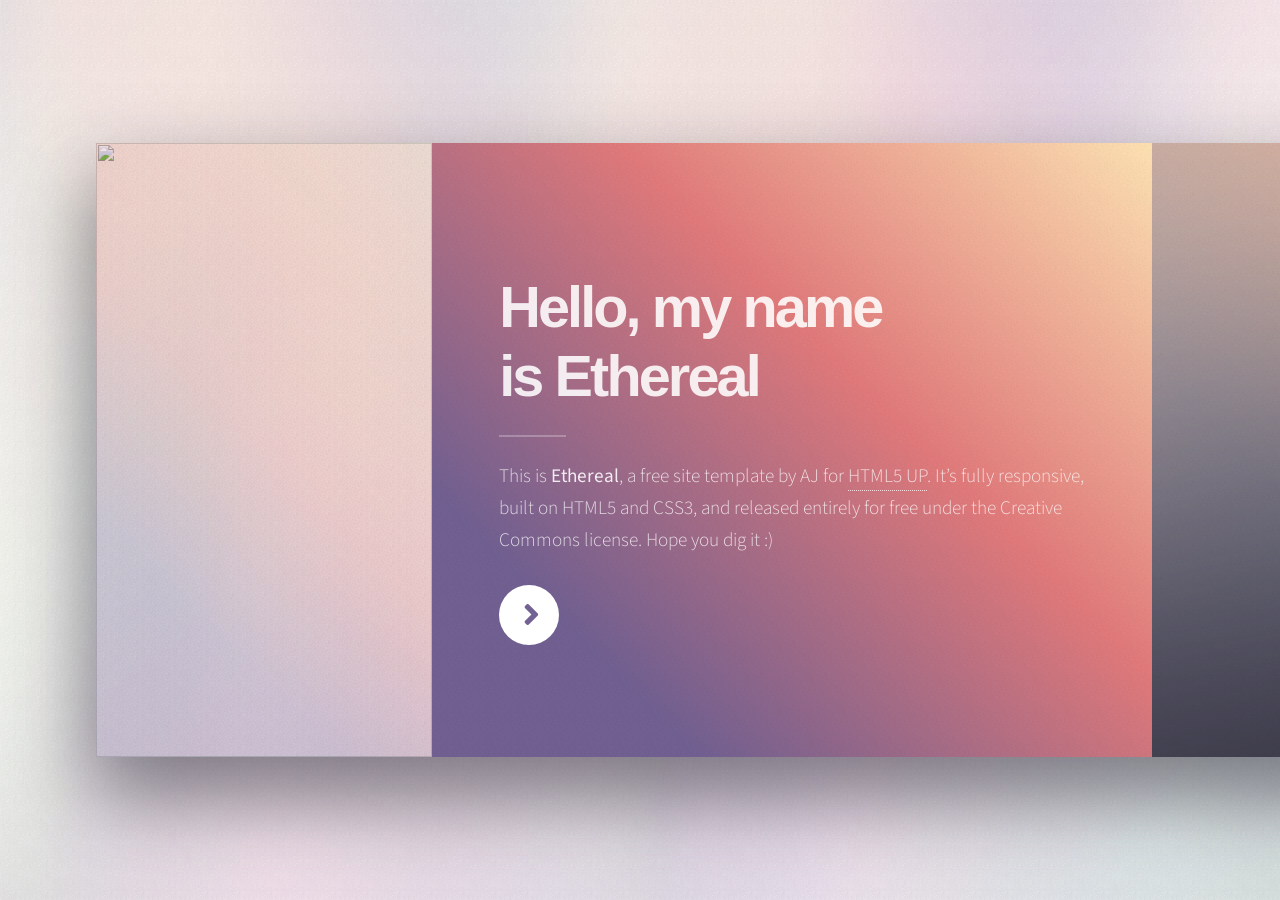
==== index.html @ ff5cb857 "first commit" ====
<!DOCTYPE HTML>
<!--
	Ethereal by HTML5 UP
	html5up.net | @ajlkn
	Free for personal and commercial use under the CCA 3.0 license (html5up.net/license)
-->
<html>
	<head>
		<title>Ethereal by HTML5 UP</title>
		<meta charset="utf-8" />
		<meta name="viewport" content="width=device-width, initial-scale=1, user-scalable=no" />
		<link rel="stylesheet" href="assets/css/main.css" />
		<noscript><link rel="stylesheet" href="assets/css/noscript.css" /></noscript>
	</head>
	<body class="is-preload">

		<!-- Page Wrapper -->
			<div id="page-wrapper">

				<!-- Wrapper -->
					<div id="wrapper">

						<!-- Panel (Banner) -->
							<section class="panel banner right">
								<div class="content color0 span-3-75">
									<h1 class="major">Hello, my name<br />
									is Ethereal</h1>
									<p>This is <strong>Ethereal</strong>, a free site template by AJ for <a href="https://html5up.net">HTML5 UP</a>. It’s fully responsive, built on HTML5 and CSS3, and released entirely for free under the Creative Commons license. Hope you dig it :)</p>
									<ul class="actions">
										<li><a href="#first" class="button primary color1 circle icon solid fa-angle-right">Next</a></li>
									</ul>
								</div>
								<div class="image filtered span-1-75" data-position="25% 25%">
									<img src="images/pic01.jpg" alt="" />
								</div>
							</section>

						<!-- Panel (Spotlight) -->
							<section class="panel spotlight medium right" id="first">
								<div class="content span-7">
									<h2 class="major">Sed etiam aenean</h2>
									<p>Mauris et ligula arcu. Proin dapibus convallis accumsan. Lorem maximus hendrerit orci, sit amet elementum massa hendrerit sed. Donec et ullamcorper ligula. Suspendisse amet potenti. Ut pretium libero eleifend euismod sed tristique. Quisque dictum magna risus, id ultricies justo sagittis vitae. Sed id odio tempor, porttitor elit amet, gravida hendrerit fringilla lorem ipsum dolor.</p>
								</div>
								<div class="image filtered tinted" data-position="top left">
									<img src="images/pic02.jpg" alt="" />
								</div>
							</section>

						<!-- Panel -->
							<section class="panel color1">
								<div class="intro joined">
									<h2 class="major">Amet lorem</h2>
									<p>Sed vel nibh libero. Mauris et lorem pharetra massa lorem turpis congue pulvinar. Vivamus sed feugiat finibus. Duis amet bibendum amet sed. Duis mauris ex, dapibus sed ligula tempus volutpat magna etiam.</p>
								</div>
								<div class="inner">
									<ul class="grid-icons three connected">
										<li><span class="icon fa-gem"><span class="label">Lorem</span></span></li>
										<li><span class="icon solid fa-camera-retro"><span class="label">Ipsum</span></span></li>
										<li><span class="icon solid fa-cog"><span class="label">Dolor</span></span></li>
										<li><span class="icon solid fa-paper-plane"><span class="label">Sit</span></span></li>
										<li><span class="icon solid fa-chart-bar"><span class="label">Amet</span></span></li>
										<li><span class="icon solid fa-code"><span class="label">Nullam</span></span></li>
									</ul>
								</div>
							</section>

						<!-- Panel (Spotlight) -->
							<section class="panel spotlight large left">
								<div class="content span-5">
									<h2 class="major">Magna amet tempus</h2>
									<p>Mauris a cursus velit. Nunc lacinia sollicitudin egestas bibendum, magna dui bibendum ex, sagittis commodo enim risus sed magna nulla. Vestibulum ut consequat velit. Curabitur vitae libero lorem. Quisque iaculis porttitor blandit. Nullam quis sagittis maximus. Sed vel nibh libero. Mauris et lorem pharetra massa lorem turpis congue pulvinar.</p>
								</div>
								<div class="image filtered tinted" data-position="top right">
									<img src="images/pic03.jpg" alt="" />
								</div>
							</section>

						<!-- Panel -->
							<section class="panel">
								<div class="intro color2">
									<h2 class="major">Elit integer</h2>
									<p>Sed vel nibh libero. Mauris et lorem pharetra massa lorem turpis congue pulvinar. Vivamus sed feugiat finibus. Duis amet bibendum amet sed. Duis mauris ex, dapibus sed ligula tempus volutpat magna etiam.</p>
								</div>
								<div class="gallery">
									<div class="group span-3">
										<a href="images/gallery/fulls/01.jpg" class="image filtered span-3" data-position="bottom"><img src="images/gallery/thumbs/01.jpg" alt="" /></a>
										<a href="images/gallery/fulls/02.jpg" class="image filtered span-1-5" data-position="center"><img src="images/gallery/thumbs/02.jpg" alt="" /></a>
										<a href="images/gallery/fulls/03.jpg" class="image filtered span-1-5" data-position="bottom"><img src="images/gallery/thumbs/03.jpg" alt="" /></a>
									</div>
									<a href="images/gallery/fulls/04.jpg" class="image filtered span-2-5" data-position="top"><img src="images/gallery/thumbs/04.jpg" alt="" /></a>
									<div class="group span-4-5">
										<a href="images/gallery/fulls/05.jpg" class="image filtered span-3" data-position="top"><img src="images/gallery/thumbs/05.jpg" alt="" /></a>
										<a href="images/gallery/fulls/06.jpg" class="image filtered span-1-5" data-position="center"><img src="images/gallery/thumbs/06.jpg" alt="" /></a>
										<a href="images/gallery/fulls/07.jpg" class="image filtered span-1-5" data-position="bottom"><img src="images/gallery/thumbs/07.jpg" alt="" /></a>
										<a href="images/gallery/fulls/08.jpg" class="image filtered span-3" data-position="top"><img src="images/gallery/thumbs/08.jpg" alt="" /></a>
									</div>
									<a href="images/gallery/fulls/09.jpg" class="image filtered span-2-5" data-position="right"><img src="images/gallery/thumbs/09.jpg" alt="" /></a>
								</div>
							</section>

						<!-- Panel -->
							<section class="panel color4-alt">
								<div class="intro color4">
									<h2 class="major">Contact</h2>
									<p>Sed vel nibh libero. Mauris et lorem pharetra massa lorem turpis congue pulvinar. Vivamus sed feugiat finibus. Duis amet bibendum amet sed. Duis mauris ex, dapibus sed ligula tempus volutpat magna etiam.</p>
								</div>
								<div class="inner columns divided">
									<div class="span-3-25">
										<form method="post" action="#">
											<div class="fields">
												<div class="field half">
													<label for="name">Name</label>
													<input type="text" name="name" id="name" />
												</div>
												<div class="field half">
													<label for="email">Email</label>
													<input type="email" name="email" id="email" />
												</div>
												<div class="field">
													<label for="message">Message</label>
													<textarea name="message" id="message" rows="4"></textarea>
												</div>
											</div>
											<ul class="actions">
												<li><input type="submit" value="Send Message" class="button primary" /></li>
											</ul>
										</form>
									</div>
									<div class="span-1-5">
										<ul class="contact-icons color1">
											<li class="icon brands fa-twitter"><a href="#">@untitled-tld</a></li>
											<li class="icon brands fa-facebook-f"><a href="#">facebook.com/untitled</a></li>
											<li class="icon brands fa-snapchat-ghost"><a href="#">@untitled-tld</a></li>
											<li class="icon brands fa-instagram"><a href="#">@untitled-tld</a></li>
											<li class="icon brands fa-medium-m"><a href="#">medium.com/untitled</a></li>
										</ul>
									</div>
								</div>
							</section>

						<!-- Panel -->
							<section class="panel color2-alt">
								<div class="intro color2">
									<h2 class="major">Elements</h2>
									<p>Sed vel nibh libero. Mauris et lorem pharetra massa lorem turpis congue pulvinar. Vivamus sed feugiat finibus. Duis amet bibendum amet sed. Duis mauris ex, dapibus sed ligula tempus volutpat magna etiam. </p>
								</div>
								<div class="inner columns aligned">
									<div class="span-2-75">

										<h3 class="major">Text</h3>
										<p>This is <b>bold</b> and this is <strong>strong</strong>. This is <i>italic</i> and this is <em>emphasized</em>.
										This is <sup>superscript</sup> text and this is <sub>subscript</sub> text.
										This is <u>underlined</u> and this is code: <code>for (;;) { ... }</code>. Finally, <a href="#">this is a link</a>.</p>

										<h1>Heading Level 1</h1>
										<h2>Heading Level 2</h2>
										<h3>Heading Level 3</h3>
										<h4>Heading Level 4</h4>
										<h5>Heading Level 5</h5>
										<h6>Heading Level 6</h6>

									</div>
									<div class="span-3">

										<h4>Blockquote</h4>
										<blockquote>Lorem ipsum dolor sit amet. Felis sagittis eget tempus euismod. Vestibulum ante ipsum primis in vestibulum. Blandit adipiscing eu iaculis volutpat ac adipiscing volutpat ac adipiscing faucibus.</blockquote>

										<h4>Preformatted</h4>
										<pre><code>i = 0;

while (!deck.isInOrder()) {
    print 'Iteration ' + (i++);
    deck.shuffle();
}

print 'It took ' + i + ' iterations to sort the deck.';</code></pre>

									</div>
									<div class="span-1-25">

										<h3 class="major">Lists</h3>

										<h4>Unordered</h4>
										<ul>
											<li>Lorem ipsum dolor sit.</li>
											<li>Dolor pulvinar etiam.</li>
											<li>Etiam vel felis viverra.</li>
										</ul>

										<h4>Alternate</h4>
										<ul class="alt">
											<li>Lorem ipsum dolor sit.</li>
											<li>Dolor pulvinar etiam.</li>
											<li>Etiam vel felis viverra.</li>
											<li>Felis enim feugiat.</li>
										</ul>

									</div>
									<div class="span-1-5">

										<h4>Ordered</h4>
										<ol>
											<li>Lorem ipsum dolor sit.</li>
											<li>Dolor pulvinar etiam.</li>
											<li>Etiam vel felis viverra.</li>
											<li>Felis enim feugiat.</li>
											<li>Etiam vel felis lorem.</li>
										</ol>

										<h4>Actions</h4>
										<ul class="actions">
											<li><a href="#" class="button primary color2">Default</a></li>
											<li><a href="#" class="button">Default</a></li>
										</ul>
										<ul class="actions stacked">
											<li><a href="#" class="button primary color2">Default</a></li>
											<li><a href="#" class="button">Default</a></li>
										</ul>

									</div>
									<div class="span-1-25">

										<h4>Icons</h4>
										<ul class="icons">
											<li><a href="#" class="icon brands fa-twitter"><span class="label">Twitter</span></a></li>
											<li><a href="#" class="icon brands fa-facebook-f"><span class="label">Facebook</span></a></li>
											<li><a href="#" class="icon brands fa-instagram"><span class="label">Instagram</span></a></li>
											<li><a href="#" class="icon brands fa-github"><span class="label">GitHub</span></a></li>
											<li><a href="#" class="icon brands fa-medium-m"><span class="label">Medium</span></a></li>
										</ul>

										<h4>Contact Icons</h4>
										<ul class="contact-icons color2">
											<li class="icon brands fa-twitter"><a href="#">Twitter</a></li>
											<li class="icon brands fa-facebook-f"><a href="#">Facebook</a></li>
											<li class="icon brands fa-instagram"><a href="#">Instagram</a></li>
											<li class="icon brands fa-github"><a href="#">GitHub</a></li>
											<li class="icon brands fa-medium-m"><a href="#">Medium</a></li>
										</ul>

									</div>
									<div class="span-3">
										<h3 class="major">Table</h3>
										<h4>Default</h4>
										<div class="table-wrapper">
											<table>
												<thead>
													<tr>
														<th>Name</th>
														<th>Description</th>
														<th>Price</th>
													</tr>
												</thead>
												<tbody>
													<tr>
														<td>Item One</td>
														<td>Ante turpis integer aliquet porttitor.</td>
														<td>29.99</td>
													</tr>
													<tr>
														<td>Item Two</td>
														<td>Vis ac commodo adipiscing arcu aliquet.</td>
														<td>19.99</td>
													</tr>
													<tr>
														<td>Item Three</td>
														<td> Morbi faucibus arcu accumsan lorem.</td>
														<td>29.99</td>
													</tr>
													<tr>
														<td>Item Four</td>
														<td>Vitae integer tempus condimentum.</td>
														<td>19.99</td>
													</tr>
												</tbody>
												<tfoot>
													<tr>
														<td colspan="2"></td>
														<td>100.00</td>
													</tr>
												</tfoot>
											</table>
										</div>
									</div>
									<div class="span-3">
										<h4>Alternate</h4>
										<div class="table-wrapper">
											<table class="alt">
												<thead>
													<tr>
														<th>Name</th>
														<th>Description</th>
														<th>Price</th>
													</tr>
												</thead>
												<tbody>
													<tr>
														<td>Item One</td>
														<td>Ante turpis integer aliquet porttitor.</td>
														<td>29.99</td>
													</tr>
													<tr>
														<td>Item Two</td>
														<td>Vis ac commodo adipiscing arcu aliquet.</td>
														<td>19.99</td>
													</tr>
													<tr>
														<td>Item Three</td>
														<td> Morbi faucibus arcu accumsan lorem.</td>
														<td>29.99</td>
													</tr>
													<tr>
														<td>Item Four</td>
														<td>Vitae integer tempus condimentum.</td>
														<td>19.99</td>
													</tr>
													<tr>
														<td>Item Five</td>
														<td>Ante turpis integer aliquet porttitor.</td>
														<td>29.99</td>
													</tr>
												</tbody>
												<tfoot>
													<tr>
														<td colspan="2"></td>
														<td>100.00</td>
													</tr>
												</tfoot>
											</table>
										</div>
									</div>
									<div class="span-2-25">
										<h3 class="major">Buttons</h3>
										<ul class="actions">
											<li><a href="#" class="button primary color2">Primary</a></li>
											<li><a href="#" class="button">Default</a></li>
										</ul>
										<ul class="actions">
											<li><a href="#" class="button">Default</a></li>
											<li><a href="#" class="button large">Large</a></li>
											<li><a href="#" class="button small">Small</a></li>
										</ul>
										<ul class="actions">
											<li><a href="#" class="button primary color2 icon solid fa-cog">Icon</a></li>
											<li><a href="#" class="button icon fa-gem">Icon</a></li>
										</ul>
										<ul class="actions">
											<li><span class="button primary color2 disabled">Disabled</span></li>
											<li><span class="button disabled">Disabled</span></li>
										</ul>
										<ul class="actions">
											<li><a href="#" class="button primary color2 circle icon solid fa-cog">Icon</a></li>
											<li><a href="#" class="button circle icon fa-gem">Icon</a></li>
										</ul>
									</div>
									<div class="span-4-5">
										<h3 class="major">Form</h3>
										<form method="post" action="#">
											<div class="fields">
												<div class="field third">
													<label for="demo-name">Name</label>
													<input type="text" name="demo-name" id="demo-name" value="" placeholder="Jane Doe" />
												</div>
												<div class="field third">
													<label for="demo-email">Email</label>
													<input type="email" name="demo-email" id="demo-email" value="" placeholder="jane@untitled.tld" />
												</div>
												<div class="field third">
													<label for="demo-category">Category</label>
													<div class="select-wrapper">
														<select name="demo-category" id="demo-category">
															<option value="">-</option>
															<option value="1">Manufacturing</option>
															<option value="1">Shipping</option>
															<option value="1">Administration</option>
															<option value="1">Human Resources</option>
														</select>
													</div>
												</div>
												<div class="field quarter">
													<input type="radio" id="demo-priority-low" name="demo-priority" class="color2" checked />
													<label for="demo-priority-low">Low Priority</label>
												</div>
												<div class="field quarter">
													<input type="radio" id="demo-priority-high" name="demo-priority" class="color2" />
													<label for="demo-priority-high">High Priority</label>
												</div>
												<div class="field quarter">
													<input type="checkbox" id="demo-copy" name="demo-copy" class="color2" />
													<label for="demo-copy">Email a copy</label>
												</div>
												<div class="field quarter">
													<input type="checkbox" id="demo-human" name="demo-human" class="color2" checked />
													<label for="demo-human">Not a robot</label>
												</div>
												<div class="field">
													<label for="demo-message">Message</label>
													<textarea name="demo-message" id="demo-message" placeholder="Enter your message" rows="2"></textarea>
												</div>
											</div>
											<ul class="actions">
												<li><input type="submit" value="Send Message" class="primary color2" /></li>
												<li><input type="reset" value="Reset" /></li>
											</ul>
										</form>
									</div>
								</div>
							</section>

						<!-- Copyright -->
							<div class="copyright">&copy; Untitled. Design: <a href="https://html5up.net">HTML5 UP</a>.</div>

					</div>

			</div>

		<!-- Scripts -->
			<script src="assets/js/jquery.min.js"></script>
			<script src="assets/js/browser.min.js"></script>
			<script src="assets/js/breakpoints.min.js"></script>
			<script src="assets/js/main.js"></script>

	</body>
</html>
---- assets/css/main.css ----
@import url(fontawesome-all.min.css);
@import url("https://fonts.googleapis.com/css?family=Source+Sans+Pro:300,400,300i,400i");

/*
	Ethereal by HTML5 UP
	html5up.net | @ajlkn
	Free for personal and commercial use under the CCA 3.0 license (html5up.net/license)
*/

html, body, div, span, applet, object,
iframe, h1, h2, h3, h4, h5, h6, p, blockquote,
pre, a, abbr, acronym, address, big, cite,
code, del, dfn, em, img, ins, kbd, q, s, samp,
small, strike, strong, sub, sup, tt, var, b,
u, i, center, dl, dt, dd, ol, ul, li, fieldset,
form, label, legend, table, caption, tbody,
tfoot, thead, tr, th, td, article, aside,
canvas, details, embed, figure, figcaption,
footer, header, hgroup, menu, nav, output, ruby,
section, summary, time, mark, audio, video {
	margin: 0;
	padding: 0;
	border: 0;
	font-size: 100%;
	font: inherit;
	vertical-align: baseline;}

article, aside, details, figcaption, figure,
footer, header, hgroup, menu, nav, section {
	display: block;}

body {
	line-height: 1;
}

ol, ul {
	list-style: none;
}

blockquote, q {
	quotes: none;
}

	blockquote:before, blockquote:after, q:before, q:after {
		content: '';
		content: none;
	}

table {
	border-collapse: collapse;
	border-spacing: 0;
}

body {
	-webkit-text-size-adjust: none;
}

mark {
	background-color: transparent;
	color: inherit;
}

input::-moz-focus-inner {
	border: 0;
	padding: 0;
}

input, select, textarea {
	-moz-appearance: none;
	-webkit-appearance: none;
	-ms-appearance: none;
	appearance: none;
}

/* Page */

	@-moz-keyframes load-spinner {
		0% {
			-moz-transform: rotate(0deg);
			-webkit-transform: rotate(0deg);
			-ms-transform: rotate(0deg);
			transform: rotate(0deg);
		}

		100% {
			-moz-transform: rotate(360deg);
			-webkit-transform: rotate(360deg);
			-ms-transform: rotate(360deg);
			transform: rotate(360deg);
		}
	}

	@-webkit-keyframes load-spinner {
		0% {
			-moz-transform: rotate(0deg);
			-webkit-transform: rotate(0deg);
			-ms-transform: rotate(0deg);
			transform: rotate(0deg);
		}

		100% {
			-moz-transform: rotate(360deg);
			-webkit-transform: rotate(360deg);
			-ms-transform: rotate(360deg);
			transform: rotate(360deg);
		}
	}

	@-ms-keyframes load-spinner {
		0% {
			-moz-transform: rotate(0deg);
			-webkit-transform: rotate(0deg);
			-ms-transform: rotate(0deg);
			transform: rotate(0deg);
		}

		100% {
			-moz-transform: rotate(360deg);
			-webkit-transform: rotate(360deg);
			-ms-transform: rotate(360deg);
			transform: rotate(360deg);
		}
	}

	@keyframes load-spinner {
		0% {
			-moz-transform: rotate(0deg);
			-webkit-transform: rotate(0deg);
			-ms-transform: rotate(0deg);
			transform: rotate(0deg);
		}

		100% {
			-moz-transform: rotate(360deg);
			-webkit-transform: rotate(360deg);
			-ms-transform: rotate(360deg);
			transform: rotate(360deg);
		}
	}

	@-ms-viewport {
		width: device-width;
	}

	html {
		width: 100%;
		height: 100%;
	}

	html {
		box-sizing: border-box;
	}

	*, *:before, *:after {
		box-sizing: inherit;
	}

	body {
		display: -moz-flex;
		display: -webkit-flex;
		display: -ms-flex;
		display: flex;
		-moz-align-items: center;
		-webkit-align-items: center;
		-ms-align-items: center;
		align-items: center;
		-moz-justify-content: -moz-flex-start;
		-webkit-justify-content: -webkit-flex-start;
		-ms-justify-content: -ms-flex-start;
		justify-content: flex-start;
		-ms-overflow-style: scrollbar;
		width: 100%;
		height: 100%;
		min-height: 30rem;
		overflow: hidden;
	}

		body:before {
			-moz-animation: load-spinner 1s infinite linear;
			-webkit-animation: load-spinner 1s infinite linear;
			-ms-animation: load-spinner 1s infinite linear;
			animation: load-spinner 1s infinite linear;
			-moz-transition: opacity 0.25s ease;
			-webkit-transition: opacity 0.25s ease;
			-ms-transition: opacity 0.25s ease;
			transition: opacity 0.25s ease;
			-moz-transition-delay: 0s;
			-webkit-transition-delay: 0s;
			-ms-transition-delay: 0s;
			transition-delay: 0s;
			pointer-events: none;
			content: '';
			display: block;
			position: absolute;
			top: 50%;
			left: 50%;
			width: 4rem;
			height: 4rem;
			margin: -2rem 0 0 -2rem;
			background-image: url("data:image/svg+xml;charset=utf8,%3Csvg xmlns='http://www.w3.org/2000/svg' xmlns:xlink='http://www.w3.org/1999/xlink' width='96px' height='96px' viewBox='0 0 96 96' zoomAndPan='disable'%3E%3Cstyle%3Ecircle %7Bfill: transparent%3B stroke: %232e2b37%3B stroke-width: 1.5px%3B %7D%3C/style%3E%3Cdefs%3E%3CclipPath id='corner'%3E%3Cpolygon points='0,0 48,0 48,48 96,48 96,96 0,96' /%3E%3C/clipPath%3E%3C/defs%3E%3Cg clip-path='url(%23corner)'%3E%3Ccircle cx='48' cy='48' r='32'/%3E%3C/g%3E%3C/svg%3E");
			background-position: center;
			background-repeat: no-repeat;
			background-size: 4rem;
			opacity: 0;
		}

		body:after {
			pointer-events: none;
			content: '';
			display: block;
			position: fixed;
			top: 0;
			left: 0;
			width: 100%;
			height: 100%;
			z-index: -1;
			background-attachment: fixed;
			background-color: #e1e6e1;
			background-image: url("../../images/overlay.png"), url("../../images/bg.jpg");
			background-repeat: repeat, repeat-x;
			background-size: 128px 128px, cover;
		}

		body.is-preload *, body.is-preload *:before, body.is-preload *:after {
			-moz-animation: none !important;
			-webkit-animation: none !important;
			-ms-animation: none !important;
			animation: none !important;
			-moz-transition: none !important;
			-webkit-transition: none !important;
			-ms-transition: none !important;
			transition: none !important;
		}

		body.is-preload:before {
			-moz-transition: opacity 1s ease;
			-webkit-transition: opacity 1s ease;
			-ms-transition: opacity 1s ease;
			transition: opacity 1s ease;
			-moz-transition-delay: 0.75s;
			-webkit-transition-delay: 0.75s;
			-ms-transition-delay: 0.75s;
			transition-delay: 0.75s;
			opacity: 0.25;
		}

	@media screen and (max-width: 736px) {

		html {
			height: auto;
		}

		body {
			height: auto;
			overflow-x: hidden;
			overflow-y: auto;
		}

	}

	@media screen and (max-width: 480px) {

		html, body {
			min-width: 320px;
		}

	}

/* Typography */

	html {
		font-size: 18pt;
		font-size: 1vmax;
	}

		@media screen and (max-width: 1680px) {

			html {
				font-size: 12pt;
				font-size: 1.1vmax;
			}

		}

		@media screen and (max-width: 1280px) {

			html {
				font-size: 11pt;
				font-size: 1.5vmax;
			}

		}

	body, input, select, textarea {
		color: rgba(255, 255, 255, 0.75);
		font-family: "Source Sans Pro", Helvetica, sans-serif;
		font-size: 1rem;
		font-weight: 300;
		line-height: 1.65;
	}

	a {
		-moz-transition: color 0.2s ease-in-out, border-bottom-color 0.2s ease-in-out;
		-webkit-transition: color 0.2s ease-in-out, border-bottom-color 0.2s ease-in-out;
		-ms-transition: color 0.2s ease-in-out, border-bottom-color 0.2s ease-in-out;
		transition: color 0.2s ease-in-out, border-bottom-color 0.2s ease-in-out;
		color: inherit;
		border-bottom: dotted 1px;
		text-decoration: none;
	}

		a:hover {
			border-bottom-color: transparent;
			color: #ffe4b4;
		}

	strong, b {
		color: rgba(255, 255, 255, 0.875);
		font-weight: 400;
	}

	em, i {
		font-style: italic;
	}

	p {
		margin: 0 0 1.5rem 0;
	}

		body.is-ie p {
			width: 100%;
		}

	h1, h2, h3, h4, h5, h6 {
		color: rgba(255, 255, 255, 0.875);
		font-family: Arial, Helvetica, sans-serif;
		font-weight: 700;
		line-height: 1.3;
		margin: 0 0 0.75rem 0;
		letter-spacing: -0.05em;
	}

		h1 a, h2 a, h3 a, h4 a, h5 a, h6 a {
			color: inherit;
			text-decoration: none;
		}

	h1.major, h2.major, h3.major {
		position: relative;
	}

		h1.major:after, h2.major:after, h3.major:after {
			content: '';
			position: absolute;
			left: 0;
			width: 3.5rem;
			height: 0.1rem;
			background-color: rgba(255, 255, 255, 0.25);
		}

	h1 {
		font-size: 3rem;
		line-height: 1.2;
	}

		h1.major {
			margin: 0 0 2.625rem 0;
		}

			h1.major:after {
				bottom: -1.325rem;
			}

	h2 {
		font-size: 1.75rem;
		line-height: 1.2;
	}

		h2.major {
			margin: 0 0 1.9875rem 0;
		}

			h2.major:after {
				bottom: -1.2rem;
			}

	h3 {
		font-size: 1.325rem;
	}

		h3.major {
			margin: 0 0 1.875rem 0;
		}

			h3.major:after {
				bottom: -0.75rem;
			}

	h4 {
		font-size: 1rem;
	}

	h5 {
		font-size: 0.9rem;
	}

	h6 {
		font-size: 0.7rem;
	}

	sub {
		font-size: 0.8rem;
		position: relative;
		top: 0.5rem;
	}

	sup {
		font-size: 0.8rem;
		position: relative;
		top: -0.5rem;
	}

	blockquote {
		border-left: solid 0.25rem rgba(255, 255, 255, 0.25);
		font-style: italic;
		margin: 0 0 1.5rem 0;
		padding: 0.375rem 0 0.375rem 1.5rem;
	}

	code {
		background: rgba(255, 255, 255, 0.075);
		border-radius: 0.25rem;
		font-family: "Courier New", monospace;
		font-size: 0.8rem;
		margin: 0 0.25rem;
		padding: 0.25rem 0.65rem;
	}

	pre {
		-webkit-overflow-scrolling: touch;
		font-family: "Courier New", monospace;
		font-size: 0.8rem;
		margin: 0 0 1.5rem 0;
		white-space: pre-wrap;
	}

		pre code {
			display: block;
			line-height: 1.625;
			padding: 1rem 1.5rem;
			overflow-x: auto;
			margin: 0;
		}

	hr {
		border: 0;
		border-bottom: solid 2px rgba(255, 255, 255, 0.25);
		margin: 1.875rem 0;
	}

	.align-left {
		text-align: left;
	}

	.align-center {
		text-align: center;
	}

	.align-right {
		text-align: right;
	}

	@media screen and (max-width: 736px) {

		html {
			font-size: 12pt;
		}

		h1 {
			font-size: 2.25rem;
			line-height: 1.2;
		}

			h1.major {
				margin: 0 0 2.625rem 0;
			}

				h1.major:after {
					bottom: -1.325rem;
				}

		h2 {
			font-size: 1.5rem;
			line-height: 1.2;
		}

			h2.major {
				margin: 0 0 1.9875rem 0;
			}

				h2.major:after {
					bottom: -1.2rem;
				}

		h3 {
			font-size: 1rem;
		}

			h3.major {
				margin: 0 0 1.875rem 0;
			}

				h3.major:after {
					bottom: -0.75rem;
				}

		h4 {
			font-size: 1rem;
		}

		h5 {
			font-size: 0.9rem;
		}

		h6 {
			font-size: 0.7rem;
		}

		h1 br, h2 br, h3 br, h4 br, h5 br, h6 br {
			display: none;
		}

	}

	@media screen and (max-width: 360px) {

		html {
			font-size: 11pt;
		}

	}

/* Form */

	form {
		margin: 0 0 1.5rem 0;
	}

		form > :last-child {
			margin-bottom: 0;
		}

		form > .fields {
			display: -moz-flex;
			display: -webkit-flex;
			display: -ms-flex;
			display: flex;
			-moz-flex-wrap: wrap;
			-webkit-flex-wrap: wrap;
			-ms-flex-wrap: wrap;
			flex-wrap: wrap;
			width: calc(100% + 3rem);
			margin: -1.5rem 0 1.5rem -1.5rem;
		}

			form > .fields > .field {
				-moz-flex-grow: 0;
				-webkit-flex-grow: 0;
				-ms-flex-grow: 0;
				flex-grow: 0;
				-moz-flex-shrink: 0;
				-webkit-flex-shrink: 0;
				-ms-flex-shrink: 0;
				flex-shrink: 0;
				padding: 1.5rem 0 0 1.5rem;
				width: calc(100% - 1.5rem);
			}

				form > .fields > .field.half {
					width: calc(50% - 0.75rem);
				}

				form > .fields > .field.third {
					width: calc(100%/3 - 0.5rem);
				}

				form > .fields > .field.quarter {
					width: calc(25% - 0.375rem);
				}

		@media screen and (max-width: 736px) {

			form > .fields {
				width: calc(100% + 2.25rem);
				margin: -1.125rem 0 1.5rem -1.125rem;
			}

				form > .fields > .field {
					padding: 1.125rem 0 0 1.125rem;
					width: calc(100% - 1.125rem);
				}

					form > .fields > .field.half {
						width: calc(100% - 1.125rem);
					}

					form > .fields > .field.third {
						width: calc(100% - 1.125rem);
					}

					form > .fields > .field.quarter {
						width: calc(100% - 1.125rem);
					}

		}

	label {
		color: rgba(255, 255, 255, 0.875);
		display: block;
		font-family: Arial, Helvetica, sans-serif;
		font-size: 0.8rem;
		font-weight: 700;
		margin: 0 0 0.4875rem 0;
	}

	input[type="text"],
	input[type="password"],
	input[type="email"],
	input[type="tel"],
	select,
	textarea {
		-moz-appearance: none;
		-webkit-appearance: none;
		-ms-appearance: none;
		appearance: none;
		background: transparent;
		border: solid 2px rgba(255, 255, 255, 0.25);
		border-radius: 0.25rem;
		color: inherit;
		display: block;
		outline: 0;
		padding: 0 0.75rem;
		text-decoration: none;
		width: 100%;
	}

		input[type="text"]:invalid,
		input[type="password"]:invalid,
		input[type="email"]:invalid,
		input[type="tel"]:invalid,
		select:invalid,
		textarea:invalid {
			box-shadow: none;
		}

		input[type="text"]:focus,
		input[type="password"]:focus,
		input[type="email"]:focus,
		input[type="tel"]:focus,
		select:focus,
		textarea:focus {
			border-color: #ffe4b4;
		}

	option {
		background-color: rgba(255, 255, 255, 0.875);
		color: #2e2b37;
	}

	select {
		background-image: url("data:image/svg+xml;charset=utf8,%3Csvg xmlns='http://www.w3.org/2000/svg' width='40' height='40' preserveAspectRatio='none' viewBox='0 0 40 40'%3E%3Cpath d='M9.4,12.3l10.4,10.4l10.4-10.4c0.2-0.2,0.5-0.4,0.9-0.4c0.3,0,0.6,0.1,0.9,0.4l3.3,3.3c0.2,0.2,0.4,0.5,0.4,0.9 c0,0.4-0.1,0.6-0.4,0.9L20.7,31.9c-0.2,0.2-0.5,0.4-0.9,0.4c-0.3,0-0.6-0.1-0.9-0.4L4.3,17.3c-0.2-0.2-0.4-0.5-0.4-0.9 c0-0.4,0.1-0.6,0.4-0.9l3.3-3.3c0.2-0.2,0.5-0.4,0.9-0.4S9.1,12.1,9.4,12.3z' fill='rgba(255, 255, 255, 0.25)' /%3E%3C/svg%3E");
		background-size: 1.25rem;
		background-repeat: no-repeat;
		background-position: calc(100% - 1rem) center;
		height: 2.5rem;
		padding-right: 2.5rem;
		text-overflow: ellipsis;
	}

		select option {
			color: rgba(255, 255, 255, 0.875);
			background: #2e2b37;
		}

		select:focus::-ms-value {
			background-color: transparent;
		}

		select::-ms-expand {
			display: none;
		}

	input[type="text"],
	input[type="password"],
	input[type="email"],
	select {
		height: 2.5rem;
	}

	textarea {
		padding: 0.75rem 1rem;
	}

	input[type="checkbox"],
	input[type="radio"] {
		-moz-appearance: none;
		-webkit-appearance: none;
		-ms-appearance: none;
		appearance: none;
		display: block;
		float: left;
		margin-right: -2rem;
		opacity: 0;
		width: 1rem;
		z-index: -1;
	}

		input[type="checkbox"] + label,
		input[type="radio"] + label {
			text-decoration: none;
			position: relative;
			color: rgba(255, 255, 255, 0.75);
			cursor: pointer;
			display: inline-block;
			font-size: 1rem;
			font-weight: 300;
			margin-bottom: 0;
			padding-left: 2.5rem;
			padding-right: 1rem;
		}

			input[type="checkbox"] + label:before,
			input[type="radio"] + label:before {
				-moz-osx-font-smoothing: grayscale;
				-webkit-font-smoothing: antialiased;
				display: inline-block;
				font-style: normal;
				font-variant: normal;
				text-rendering: auto;
				line-height: 1;
				text-transform: none !important;
				font-family: 'Font Awesome 5 Free';
				font-weight: 900;
			}

			input[type="checkbox"] + label:before,
			input[type="radio"] + label:before {
				content: '';
				display: inline-block;
				font-size: 0.8rem;
				position: absolute;
				top: 0;
				left: 0;
				width: 1.6875rem;
				height: 1.6875rem;
				line-height: 1.6875rem;
				background: rgba(255, 255, 255, 0.075);
				border: solid 1px rgba(255, 255, 255, 0.25);
				border-radius: 0.25rem;
				color: #2e2b37;
				text-align: center;
			}

				body.is-ie input[type="checkbox"] + label:before, body.is-ie
				input[type="radio"] + label:before {
					line-height: 1.5;
				}

		input[type="checkbox"]:checked + label:before,
		input[type="radio"]:checked + label:before {
			content: '\f00c';
			background: rgba(255, 255, 255, 0.875);
			border-color: rgba(255, 255, 255, 0.875);
		}

		input[type="checkbox"]:focus + label:before,
		input[type="radio"]:focus + label:before {
			border-color: #ffe4b4;
			box-shadow: 0 0 0 1px #ffe4b4;
		}

		input[type="checkbox"]:focus:checked + label:before,
		input[type="radio"]:focus:checked + label:before {
			background: #ffe4b4;
		}

		input[type="checkbox"].color1 + label:before,
		input[type="radio"].color1 + label:before {
			color: #726193;
		}

		input[type="checkbox"].color2 + label:before,
		input[type="radio"].color2 + label:before {
			color: #e37b7c;
		}

		input[type="checkbox"].color3 + label:before,
		input[type="radio"].color3 + label:before {
			color: #ffe4b4;
		}

		input[type="checkbox"].color4 + label:before,
		input[type="radio"].color4 + label:before {
			color: #353865;
		}

	input[type="checkbox"] + label:before {
		border-radius: 0.25rem;
	}

	input[type="radio"] + label:before {
		border-radius: 100%;
	}

	::-webkit-input-placeholder {
		color: rgba(255, 255, 255, 0.5) !important;
		opacity: 1.0;
	}

	:-moz-placeholder {
		color: rgba(255, 255, 255, 0.5) !important;
		opacity: 1.0;
	}

	::-moz-placeholder {
		color: rgba(255, 255, 255, 0.5) !important;
		opacity: 1.0;
	}

	:-ms-input-placeholder {
		color: rgba(255, 255, 255, 0.5) !important;
		opacity: 1.0;
	}

/* Icon */

	.icon {
		text-decoration: none;
		position: relative;
		border-bottom: none;
	}

		.icon:before {
			-moz-osx-font-smoothing: grayscale;
			-webkit-font-smoothing: antialiased;
			display: inline-block;
			font-style: normal;
			font-variant: normal;
			text-rendering: auto;
			line-height: 1;
			text-transform: none !important;
			font-family: 'Font Awesome 5 Free';
			font-weight: 400;
		}

		.icon > .label {
			display: none;
		}

		.icon:before {
			line-height: inherit;
		}

		.icon.solid:before {
			font-weight: 900;
		}

		.icon.brands:before {
			font-family: 'Font Awesome 5 Brands';
		}

/* Image */

	.image {
		display: inline-block;
		position: relative;
		border: 0;
	}

		.image.filtered:after {
			background-image: url("../../images/overlay.png"), linear-gradient(45deg, rgba(114, 97, 147, 0.25) 25%, rgba(227, 123, 124, 0.25) 50%, rgba(255, 228, 180, 0.25));
			background-size: 128px 128px, auto;
			pointer-events: none;
			content: '';
			position: absolute;
			top: 0;
			left: 0;
			width: 100%;
			height: 100%;
			opacity: 1;
			z-index: 1;
		}

		.image.filtered.tinted:after {
			background-image: url("../../images/overlay.png"), linear-gradient(45deg, rgba(114, 97, 147, 0.25) 25%, rgba(227, 123, 124, 0.25) 50%, rgba(255, 228, 180, 0.25)), linear-gradient(0deg, rgba(0, 0, 0, 0.125), rgba(0, 0, 0, 0.125));
			background-size: 128px 128px, auto, auto;
		}

		.image[data-position] img {
			-moz-object-fit: cover;
			-webkit-object-fit: cover;
			-ms-object-fit: cover;
			object-fit: cover;
			display: block;
			position: absolute;
			top: 0;
			left: 0;
			width: 100%;
			height: 100%;
		}

		.image[data-position="top left"] img {
			-moz-object-position: top left;
			-webkit-object-position: top left;
			-ms-object-position: top left;
			object-position: top left;
		}

		.image[data-position="top"] img {
			-moz-object-position: top;
			-webkit-object-position: top;
			-ms-object-position: top;
			object-position: top;
		}

		.image[data-position="top right"] img {
			-moz-object-position: top right;
			-webkit-object-position: top right;
			-ms-object-position: top right;
			object-position: top right;
		}

		.image[data-position="right"] img {
			-moz-object-position: right;
			-webkit-object-position: right;
			-ms-object-position: right;
			object-position: right;
		}

		.image[data-position="bottom right"] img {
			-moz-object-position: bottom right;
			-webkit-object-position: bottom right;
			-ms-object-position: bottom right;
			object-position: bottom right;
		}

		.image[data-position="bottom"] img {
			-moz-object-position: bottom;
			-webkit-object-position: bottom;
			-ms-object-position: bottom;
			object-position: bottom;
		}

		.image[data-position="bottom left"] img {
			-moz-object-position: bottom left;
			-webkit-object-position: bottom left;
			-ms-object-position: bottom left;
			object-position: bottom left;
		}

		.image[data-position="left"] img {
			-moz-object-position: left;
			-webkit-object-position: left;
			-ms-object-position: left;
			object-position: left;
		}

		.image[data-position="center"] img {
			-moz-object-position: center;
			-webkit-object-position: center;
			-ms-object-position: center;
			object-position: center;
		}

		.image[data-position="25% 25%"] img {
			-moz-object-position: 25% 25%;
			-webkit-object-position: 25% 25%;
			-ms-object-position: 25% 25%;
			object-position: 25% 25%;
		}

		.image[data-position="75% 25%"] img {
			-moz-object-position: 75% 25%;
			-webkit-object-position: 75% 25%;
			-ms-object-position: 75% 25%;
			object-position: 75% 25%;
		}

		.image[data-position="75% 75%"] img {
			-moz-object-position: 75% 75%;
			-webkit-object-position: 75% 75%;
			-ms-object-position: 75% 75%;
			object-position: 75% 75%;
		}

		.image[data-position="25% 75%"] img {
			-moz-object-position: 25% 75%;
			-webkit-object-position: 25% 75%;
			-ms-object-position: 25% 75%;
			object-position: 25% 75%;
		}

		.image img {
			display: block;
		}

		.image.left, .image.right {
			max-width: 40%;
		}

			.image.left img, .image.right img {
				width: 100%;
			}

		.image.left {
			float: left;
			padding: 0 1.5rem 1rem 0;
			top: 0.25rem;
		}

		.image.right {
			float: right;
			padding: 0 0 1rem 1.5rem;
			top: 0.25rem;
		}

		.image.fit {
			display: block;
			margin: 0 0 1.5rem 0;
			width: 100%;
		}

			.image.fit img {
				width: 100%;
			}

		.image.main {
			display: block;
			margin: 0 0 2.25rem 0;
			width: 100%;
		}

			.image.main img {
				width: 100%;
			}

/* List */

	ol {
		list-style: decimal;
		margin: 0 0 1.5rem 0;
		padding-left: 1.25rem;
	}

		ol li {
			padding-left: 0.25rem;
		}

	ul {
		list-style: disc;
		margin: 0 0 1.5rem 0;
		padding-left: 1rem;
	}

		ul li {
			padding-left: 0.5rem;
		}

		ul.alt {
			list-style: none;
			padding-left: 0;
		}

			ul.alt li {
				border-top: solid 1px rgba(255, 255, 255, 0.25);
				padding: 0.5rem 0;
			}

				ul.alt li:first-child {
					border-top: 0;
					padding-top: 0;
				}

	dl {
		margin: 0 0 1.5rem 0;
	}

		dl dt {
			display: block;
			font-weight: 400;
			margin: 0 0 0.75rem 0;
		}

		dl dd {
			margin-left: 1.5rem;
		}

/* Actions */

	ul.actions {
		display: -moz-flex;
		display: -webkit-flex;
		display: -ms-flex;
		display: flex;
		cursor: default;
		list-style: none;
		margin-left: -0.75rem;
		padding-left: 0;
	}

		ul.actions li {
			padding: 0 0 0 0.75rem;
			vertical-align: middle;
		}

		ul.actions.special {
			-moz-justify-content: center;
			-webkit-justify-content: center;
			-ms-justify-content: center;
			justify-content: center;
			width: 100%;
			margin-left: 0;
		}

			ul.actions.special li:first-child {
				padding-left: 0;
			}

		ul.actions.stacked {
			-moz-flex-direction: column;
			-webkit-flex-direction: column;
			-ms-flex-direction: column;
			flex-direction: column;
			margin-left: 0;
		}

			ul.actions.stacked li {
				padding: 0.975rem 0 0 0;
			}

				ul.actions.stacked li:first-child {
					padding-top: 0;
				}

		ul.actions.fit {
			width: calc(100% + 0.75rem);
		}

			ul.actions.fit li {
				-moz-flex-grow: 1;
				-webkit-flex-grow: 1;
				-ms-flex-grow: 1;
				flex-grow: 1;
				-moz-flex-shrink: 1;
				-webkit-flex-shrink: 1;
				-ms-flex-shrink: 1;
				flex-shrink: 1;
				width: 100%;
			}

				ul.actions.fit li > * {
					width: 100%;
				}

			ul.actions.fit.stacked {
				width: 100%;
			}

/* Icons */

	ul.icons {
		cursor: default;
		list-style: none;
		padding-left: 0;
	}

		ul.icons li {
			display: inline-block;
			padding: 0 1rem 0 0;
		}

			ul.icons li:last-child {
				padding-right: 0;
			}

			ul.icons li .icon:before {
				font-size: 1.25em;
			}

/* Grid Icons */

	ul.grid-icons {
		display: -moz-flex;
		display: -webkit-flex;
		display: -ms-flex;
		display: flex;
		-moz-flex-wrap: wrap;
		-webkit-flex-wrap: wrap;
		-ms-flex-wrap: wrap;
		flex-wrap: wrap;
		-moz-justify-content: center;
		-webkit-justify-content: center;
		-ms-justify-content: center;
		justify-content: center;
		list-style: none;
		margin: 0 0 1.5rem 0;
		padding-left: 0;
	}

		ul.grid-icons .icon {
			display: block;
			position: relative;
			width: 100%;
			text-align: center;
		}

			ul.grid-icons .icon:before {
				display: block;
				width: 6rem;
				height: 6rem;
				line-height: 6rem;
				border-radius: 6rem;
				box-shadow: inset 0 0 0 2px rgba(255, 255, 255, 0.25);
				font-size: 2.5rem;
				margin: 0 auto;
				text-align: center;
			}

				body.is-ie ul.grid-icons .icon:before {
					line-height: 2.375;
				}

		ul.grid-icons > li {
			-moz-flex-grow: 0;
			-webkit-flex-grow: 0;
			-ms-flex-grow: 0;
			flex-grow: 0;
			-moz-flex-shrink: 0;
			-webkit-flex-shrink: 0;
			-ms-flex-shrink: 0;
			flex-shrink: 0;
			position: relative;
			margin: 1.5rem 0 0 1.5rem;
			padding-left: 0;
		}

		ul.grid-icons.connected > li:before {
			content: '';
			display: block;
			position: absolute;
			width: 1.5rem;
			height: 2px;
			top: 50%;
			left: -1.5rem;
			background-color: rgba(255, 255, 255, 0.25);
		}

		ul.grid-icons.connected > li:after {
			content: '';
			display: block;
			position: absolute;
			width: 2px;
			height: 1.5rem;
			top: -1.5rem;
			left: 50%;
			background-color: rgba(255, 255, 255, 0.25);
		}

		ul.grid-icons.two {
			width: 14rem;
		}

			ul.grid-icons.two > li:nth-child(-n + 2) {
				margin-top: 0;
			}

				ul.grid-icons.two > li:nth-child(-n + 2):after {
					display: none;
				}

			ul.grid-icons.two > li:nth-child(2n - 1) {
				margin-left: 0;
			}

				ul.grid-icons.two > li:nth-child(2n - 1):before {
					display: none;
				}

		ul.grid-icons.three {
			width: 21.5rem;
		}

			ul.grid-icons.three > li:nth-child(-n + 3) {
				margin-top: 0;
			}

				ul.grid-icons.three > li:nth-child(-n + 3):after {
					display: none;
				}

			ul.grid-icons.three > li:nth-child(3n - 2) {
				margin-left: 0;
			}

				ul.grid-icons.three > li:nth-child(3n - 2):before {
					display: none;
				}

		ul.grid-icons.four {
			width: 29rem;
		}

			ul.grid-icons.four > li:nth-child(-n + 4) {
				margin-top: 0;
			}

				ul.grid-icons.four > li:nth-child(-n + 4):after {
					display: none;
				}

			ul.grid-icons.four > li:nth-child(4n - 3) {
				margin-left: 0;
			}

				ul.grid-icons.four > li:nth-child(4n - 3):before {
					display: none;
				}

		@media screen and (max-width: 736px) {

			ul.grid-icons {
				-moz-justify-content: -moz-flex-start;
				-webkit-justify-content: -webkit-flex-start;
				-ms-justify-content: -ms-flex-start;
				justify-content: flex-start;
				width: 100% !important;
				margin: -1rem 0 1.5rem -1rem;
			}

				ul.grid-icons .icon:before {
					width: 4.5rem;
					height: 4.5rem;
					line-height: 4.5rem;
					font-size: 1.75rem;
				}

				ul.grid-icons > li {
					margin: 1rem 0 0 1rem !important;
				}

					ul.grid-icons > li:before {
						display: none !important;
					}

					ul.grid-icons > li:after {
						display: none !important;
					}

		}

/* Contact Icons */

	ul.contact-icons {
		list-style: none;
		padding-left: 0;
	}

		ul.contact-icons > li {
			margin: 1.25rem 0 0 0;
			padding-left: 0;
		}

			ul.contact-icons > li:before {
				display: inline-block;
				width: 2.25rem;
				height: 2.25rem;
				line-height: 2.25rem;
				border-radius: 2.25rem;
				background-color: white;
				color: #2e2b37;
				cursor: default;
				font-size: 1.125rem;
				margin-right: 1rem;
				text-align: center;
				vertical-align: middle;
			}

				body.is-ie ul.contact-icons > li:before {
					line-height: 2.125;
				}

			ul.contact-icons > li a {
				border-bottom: 0;
			}

		ul.contact-icons.color1 > li:before {
			color: #726193;
		}

		ul.contact-icons.color2 > li:before {
			color: #e37b7c;
		}

		ul.contact-icons.color3 > li:before {
			color: #ffe4b4;
		}

		ul.contact-icons.color4 > li:before {
			color: #353865;
		}

/* Table */

	.table-wrapper {
		-webkit-overflow-scrolling: touch;
		overflow-x: auto;
	}

	table {
		margin: 0 0 1.5rem 0;
		width: 100%;
	}

		table tbody tr {
			border: solid 1px rgba(255, 255, 255, 0.25);
			border-left: 0;
			border-right: 0;
		}

			table tbody tr:nth-child(2n + 1) {
				background-color: rgba(255, 255, 255, 0.075);
			}

		table td {
			padding: 0.75rem 0.75rem;
		}

		table th {
			color: rgba(255, 255, 255, 0.875);
			font-size: 0.9rem;
			font-weight: 400;
			padding: 0 0.75rem 0.75rem 0.75rem;
			text-align: left;
		}

		table thead {
			border-bottom: solid 2px rgba(255, 255, 255, 0.25);
		}

		table tfoot {
			border-top: solid 2px rgba(255, 255, 255, 0.25);
		}

		table.alt {
			border-collapse: separate;
		}

			table.alt tbody tr td {
				border: solid 1px rgba(255, 255, 255, 0.25);
				border-left-width: 0;
				border-top-width: 0;
			}

				table.alt tbody tr td:first-child {
					border-left-width: 1px;
				}

			table.alt tbody tr:first-child td {
				border-top-width: 1px;
			}

			table.alt thead {
				border-bottom: 0;
			}

			table.alt tfoot {
				border-top: 0;
			}

/* Button */

	input[type="submit"],
	input[type="reset"],
	input[type="button"],
	button,
	.button {
		-moz-appearance: none;
		-webkit-appearance: none;
		-ms-appearance: none;
		appearance: none;
		-moz-transition: background-color 0.2s ease-in-out, box-shadow 0.2s ease-in-out, color 0.2s ease-in-out;
		-webkit-transition: background-color 0.2s ease-in-out, box-shadow 0.2s ease-in-out, color 0.2s ease-in-out;
		-ms-transition: background-color 0.2s ease-in-out, box-shadow 0.2s ease-in-out, color 0.2s ease-in-out;
		transition: background-color 0.2s ease-in-out, box-shadow 0.2s ease-in-out, color 0.2s ease-in-out;
		background-color: transparent;
		border: 0;
		border-radius: 0.25rem;
		box-shadow: inset 0 0 0 2px rgba(255, 255, 255, 0.25);
		color: rgba(255, 255, 255, 0.875) !important;
		cursor: pointer;
		display: inline-block;
		font-family: Arial, Helvetica, sans-serif;
		font-size: 0.6rem;
		font-weight: 700;
		height: 2.75rem;
		letter-spacing: 0.15rem;
		line-height: 2.75rem;
		padding: 0 1.5rem 0 1.65rem;
		text-align: center;
		text-decoration: none;
		text-transform: uppercase;
		white-space: nowrap;
	}

		input[type="submit"]:hover,
		input[type="reset"]:hover,
		input[type="button"]:hover,
		button:hover,
		.button:hover {
			box-shadow: inset 0 0 0 2px #ffe4b4;
			color: #ffe4b4 !important;
		}

		input[type="submit"]:active,
		input[type="reset"]:active,
		input[type="button"]:active,
		button:active,
		.button:active {
			background-color: rgba(255, 228, 180, 0.125);
		}

		input[type="submit"].icon:before,
		input[type="reset"].icon:before,
		input[type="button"].icon:before,
		button.icon:before,
		.button.icon:before {
			display: inline-block;
			position: relative;
			top: -0.075rem;
			vertical-align: middle;
			font-size: 0.8rem;
			margin: 0 0.375rem 0 -0.325rem;
		}

		input[type="submit"].icon.circle,
		input[type="reset"].icon.circle,
		input[type="button"].icon.circle,
		button.icon.circle,
		.button.icon.circle {
			position: relative;
			width: 3.125rem;
			height: 3.125rem;
			line-height: 3.125rem;
			text-indent: 3.125rem;
			border-radius: 100%;
			overflow: hidden;
			padding: 0;
			letter-spacing: 0;
		}

			input[type="submit"].icon.circle:before,
			input[type="reset"].icon.circle:before,
			input[type="button"].icon.circle:before,
			button.icon.circle:before,
			.button.icon.circle:before {
				display: block;
				position: absolute;
				top: 0;
				left: 0;
				width: inherit;
				height: inherit;
				font-size: 1.25rem;
				line-height: inherit;
				margin: 0;
				text-indent: 0;
			}

			input[type="submit"].icon.circle.fa-angle-left:before,
			input[type="reset"].icon.circle.fa-angle-left:before,
			input[type="button"].icon.circle.fa-angle-left:before,
			button.icon.circle.fa-angle-left:before,
			.button.icon.circle.fa-angle-left:before {
				position: relative;
				left: -0.1rem;
				font-size: 1.75rem;
			}

			input[type="submit"].icon.circle.fa-angle-right:before,
			input[type="reset"].icon.circle.fa-angle-right:before,
			input[type="button"].icon.circle.fa-angle-right:before,
			button.icon.circle.fa-angle-right:before,
			.button.icon.circle.fa-angle-right:before {
				position: relative;
				left: 0.1rem;
				font-size: 1.75rem;
			}

		input[type="submit"].fit,
		input[type="reset"].fit,
		input[type="button"].fit,
		button.fit,
		.button.fit {
			width: 100%;
		}

		input[type="submit"].small,
		input[type="reset"].small,
		input[type="button"].small,
		button.small,
		.button.small {
			font-size: 0.4rem;
			height: 1.875rem;
			line-height: 1.875rem;
			padding: 0 1.25rem 0 1.4rem;
		}

		input[type="submit"].large,
		input[type="reset"].large,
		input[type="button"].large,
		button.large,
		.button.large {
			font-size: 0.8rem;
			height: 3.3125rem;
			line-height: 3.3125rem;
			padding: 0 2rem 0 2.15rem;
		}

		input[type="submit"].primary,
		input[type="reset"].primary,
		input[type="button"].primary,
		button.primary,
		.button.primary {
			background-color: white;
			box-shadow: none;
			color: #2e2b37 !important;
		}

			input[type="submit"].primary.color1,
			input[type="reset"].primary.color1,
			input[type="button"].primary.color1,
			button.primary.color1,
			.button.primary.color1 {
				color: #726193 !important;
			}

			input[type="submit"].primary.color2,
			input[type="reset"].primary.color2,
			input[type="button"].primary.color2,
			button.primary.color2,
			.button.primary.color2 {
				color: #e37b7c !important;
			}

			input[type="submit"].primary.color3,
			input[type="reset"].primary.color3,
			input[type="button"].primary.color3,
			button.primary.color3,
			.button.primary.color3 {
				color: #ffe4b4 !important;
			}

			input[type="submit"].primary.color4,
			input[type="reset"].primary.color4,
			input[type="button"].primary.color4,
			button.primary.color4,
			.button.primary.color4 {
				color: #353865 !important;
			}

			input[type="submit"].primary:hover,
			input[type="reset"].primary:hover,
			input[type="button"].primary:hover,
			button.primary:hover,
			.button.primary:hover {
				background-color: #ffe4b4;
			}

			input[type="submit"].primary:active,
			input[type="reset"].primary:active,
			input[type="button"].primary:active,
			button.primary:active,
			.button.primary:active {
				background-color: #fdd997;
			}

		input[type="submit"].disabled, input[type="submit"]:disabled,
		input[type="reset"].disabled,
		input[type="reset"]:disabled,
		input[type="button"].disabled,
		input[type="button"]:disabled,
		button.disabled,
		button:disabled,
		.button.disabled,
		.button:disabled {
			pointer-events: none;
			cursor: default;
			opacity: 0.5;
		}

/* Gallery */

	@-moz-keyframes gallery-modal-spinner {
		0% {
			-moz-transform: rotate(0deg);
			-webkit-transform: rotate(0deg);
			-ms-transform: rotate(0deg);
			transform: rotate(0deg);
		}

		100% {
			-moz-transform: rotate(360deg);
			-webkit-transform: rotate(360deg);
			-ms-transform: rotate(360deg);
			transform: rotate(360deg);
		}
	}

	@-webkit-keyframes gallery-modal-spinner {
		0% {
			-moz-transform: rotate(0deg);
			-webkit-transform: rotate(0deg);
			-ms-transform: rotate(0deg);
			transform: rotate(0deg);
		}

		100% {
			-moz-transform: rotate(360deg);
			-webkit-transform: rotate(360deg);
			-ms-transform: rotate(360deg);
			transform: rotate(360deg);
		}
	}

	@-ms-keyframes gallery-modal-spinner {
		0% {
			-moz-transform: rotate(0deg);
			-webkit-transform: rotate(0deg);
			-ms-transform: rotate(0deg);
			transform: rotate(0deg);
		}

		100% {
			-moz-transform: rotate(360deg);
			-webkit-transform: rotate(360deg);
			-ms-transform: rotate(360deg);
			transform: rotate(360deg);
		}
	}

	@keyframes gallery-modal-spinner {
		0% {
			-moz-transform: rotate(0deg);
			-webkit-transform: rotate(0deg);
			-ms-transform: rotate(0deg);
			transform: rotate(0deg);
		}

		100% {
			-moz-transform: rotate(360deg);
			-webkit-transform: rotate(360deg);
			-ms-transform: rotate(360deg);
			transform: rotate(360deg);
		}
	}

	.gallery {
		-moz-align-items: -moz-stretch;
		-webkit-align-items: -webkit-stretch;
		-ms-align-items: -ms-stretch;
		align-items: stretch;
		display: -moz-flex;
		display: -webkit-flex;
		display: -ms-flex;
		display: flex;
		height: 100%;
	}

		.gallery > * {
			width: 20rem;
			height: 100%;
		}

		.gallery .image {
			display: block;
			position: relative;
			border-bottom: 0;
			overflow: hidden;
		}

			.gallery .image img {
				-moz-transition: -moz-transform 0.2s ease-in-out;
				-webkit-transition: -webkit-transform 0.2s ease-in-out;
				-ms-transition: -ms-transform 0.2s ease-in-out;
				transition: transform 0.2s ease-in-out;
			}

			.gallery .image:after {
				-moz-transition: opacity 0.2s ease-in-out;
				-webkit-transition: opacity 0.2s ease-in-out;
				-ms-transition: opacity 0.2s ease-in-out;
				transition: opacity 0.2s ease-in-out;
			}

			.gallery .image:hover img {
				-moz-transform: scale(1.025);
				-webkit-transform: scale(1.025);
				-ms-transform: scale(1.025);
				transform: scale(1.025);
			}

			.gallery .image:hover:after {
				opacity: 0;
			}

		.gallery .group {
			display: -moz-flex;
			display: -webkit-flex;
			display: -ms-flex;
			display: flex;
			-moz-flex-wrap: wrap;
			-webkit-flex-wrap: wrap;
			-ms-flex-wrap: wrap;
			flex-wrap: wrap;
		}

			.gallery .group > * {
				height: 50%;
			}

		.gallery .modal {
			display: -moz-flex;
			display: -webkit-flex;
			display: -ms-flex;
			display: flex;
			-moz-align-items: center;
			-webkit-align-items: center;
			-ms-align-items: center;
			align-items: center;
			-moz-justify-content: center;
			-webkit-justify-content: center;
			-ms-justify-content: center;
			justify-content: center;
			pointer-events: none;
			-moz-user-select: none;
			-webkit-user-select: none;
			-ms-user-select: none;
			user-select: none;
			-moz-transition: opacity 0.5s ease, visibility 0.5s, z-index 0.5s;
			-webkit-transition: opacity 0.5s ease, visibility 0.5s, z-index 0.5s;
			-ms-transition: opacity 0.5s ease, visibility 0.5s, z-index 0.5s;
			transition: opacity 0.5s ease, visibility 0.5s, z-index 0.5s;
			-webkit-tap-highlight-color: rgba(0, 0, 0, 0);
			position: fixed;
			top: 0;
			left: 0;
			width: 100%;
			height: 100%;
			background-color: rgba(46, 43, 55, 0.875);
			opacity: 0;
			outline: 0;
			visibility: none;
			z-index: 0;
		}

			.gallery .modal:before {
				-moz-animation: gallery-modal-spinner 1s infinite linear;
				-webkit-animation: gallery-modal-spinner 1s infinite linear;
				-ms-animation: gallery-modal-spinner 1s infinite linear;
				animation: gallery-modal-spinner 1s infinite linear;
				-moz-transition: opacity 0.25s ease;
				-webkit-transition: opacity 0.25s ease;
				-ms-transition: opacity 0.25s ease;
				transition: opacity 0.25s ease;
				-moz-transition-delay: 0.5s;
				-webkit-transition-delay: 0.5s;
				-ms-transition-delay: 0.5s;
				transition-delay: 0.5s;
				content: '';
				display: block;
				position: absolute;
				top: 50%;
				left: 50%;
				width: 4rem;
				height: 4rem;
				margin: -2rem 0 0 -2rem;
				background-image: url("data:image/svg+xml;charset=utf8,%3Csvg xmlns='http://www.w3.org/2000/svg' xmlns:xlink='http://www.w3.org/1999/xlink' width='96px' height='96px' viewBox='0 0 96 96' zoomAndPan='disable'%3E%3Cstyle%3Ecircle %7Bfill: transparent%3B stroke: rgba(255, 255, 255, 0.875)%3B stroke-width: 1.5px%3B %7D%3C/style%3E%3Cdefs%3E%3CclipPath id='corner'%3E%3Cpolygon points='0,0 48,0 48,48 96,48 96,96 0,96' /%3E%3C/clipPath%3E%3C/defs%3E%3Cg clip-path='url(%23corner)'%3E%3Ccircle cx='48' cy='48' r='32'/%3E%3C/g%3E%3C/svg%3E");
				background-position: center;
				background-repeat: no-repeat;
				background-size: 4rem;
				opacity: 0;
			}

			.gallery .modal:after {
				content: '';
				display: block;
				position: absolute;
				top: 0.5rem;
				right: 0.5rem;
				width: 4rem;
				height: 4rem;
				background-image: url("data:image/svg+xml;charset=utf8,%3Csvg xmlns='http://www.w3.org/2000/svg' xmlns:xlink='http://www.w3.org/1999/xlink' width='64px' height='64px' viewBox='0 0 64 64' zoomAndPan='disable'%3E%3Cstyle%3Eline %7Bstroke: rgba(255, 255, 255, 0.875)%3Bstroke-width: 1.5px%3B%7D%3C/style%3E%3Cline x1='20' y1='20' x2='44' y2='44' /%3E%3Cline x1='20' y1='44' x2='44' y2='20' /%3E%3C/svg%3E");
				background-position: center;
				background-repeat: no-repeat;
				background-size: 3rem;
				cursor: pointer;
			}

			.gallery .modal .inner {
				-moz-transform: translateY(0.75rem);
				-webkit-transform: translateY(0.75rem);
				-ms-transform: translateY(0.75rem);
				transform: translateY(0.75rem);
				-moz-transition: opacity 0.25s ease, -moz-transform 0.25s ease;
				-webkit-transition: opacity 0.25s ease, -webkit-transform 0.25s ease;
				-ms-transition: opacity 0.25s ease, -ms-transform 0.25s ease;
				transition: opacity 0.25s ease, transform 0.25s ease;
				opacity: 0;
			}

				.gallery .modal .inner img {
					display: block;
					max-width: 90vw;
					max-height: 85vh;
					box-shadow: 0 1rem 3rem 0 rgba(0, 0, 0, 0.35);
				}

			.gallery .modal.visible {
				pointer-events: auto;
				opacity: 1;
				visibility: visible;
				z-index: 11000;
			}

				.gallery .modal.visible:before {
					opacity: 1;
				}

			.gallery .modal.loaded .inner {
				-moz-transform: translateY(0);
				-webkit-transform: translateY(0);
				-ms-transform: translateY(0);
				transform: translateY(0);
				-moz-transition: opacity 0.5s ease, -moz-transform 0.5s ease;
				-webkit-transition: opacity 0.5s ease, -webkit-transform 0.5s ease;
				-ms-transition: opacity 0.5s ease, -ms-transform 0.5s ease;
				transition: opacity 0.5s ease, transform 0.5s ease;
				opacity: 1;
			}

			.gallery .modal.loaded:before {
				-moz-transition-delay: 0s;
				-webkit-transition-delay: 0s;
				-ms-transition-delay: 0s;
				transition-delay: 0s;
				opacity: 0;
			}

	@media screen and (max-width: 980px) {

		.gallery .modal .inner img {
			max-width: 100vw;
		}

	}

	@media screen and (max-width: 736px) {

		.gallery {
			-moz-flex-direction: column;
			-webkit-flex-direction: column;
			-ms-flex-direction: column;
			flex-direction: column;
			height: auto;
		}

			.gallery > * {
				height: auto;
				width: 100%;
			}

			.gallery .image {
				width: 100%;
				height: 40rem;
			}

			.gallery .group .span-0-25 {
				width: 8.33333%;
			}

			.gallery .group .span-0-5 {
				width: 16.66666%;
			}

			.gallery .group .span-0-75 {
				width: 25.0%;
			}

			.gallery .group .span-1 {
				width: 33.33333%;
			}

			.gallery .group .span-1-25 {
				width: 41.66666%;
			}

			.gallery .group .span-1-5 {
				width: 49.99999%;
			}

			.gallery .group .span-1-75 {
				width: 58.33333%;
			}

			.gallery .group .span-2 {
				width: 66.66666%;
			}

			.gallery .group .span-2-25 {
				width: 74.99999%;
			}

			.gallery .group .span-2-5 {
				width: 83.33332%;
			}

			.gallery .group .span-2-75 {
				width: 91.66666%;
			}

			.gallery .group .span-3 {
				width: 99.99999%;
			}

			.gallery .group .span-3-25 {
				width: 108.33332%;
			}

			.gallery .group .span-3-5 {
				width: 116.66665%;
			}

			.gallery .group .span-3-75 {
				width: 124.99999%;
			}

			.gallery .group .span-4 {
				width: 133.33332%;
			}

			.gallery .group .span-4-25 {
				width: 141.66665%;
			}

			.gallery .group .span-4-5 {
				width: 149.99998%;
			}

			.gallery .group .span-4-75 {
				width: 158.33332%;
			}

			.gallery .group .span-5 {
				width: 166.66665%;
			}

			.gallery .group .span-5-25 {
				width: 174.99998%;
			}

			.gallery .group .span-5-5 {
				width: 183.33331%;
			}

			.gallery .group .span-5-75 {
				width: 191.66665%;
			}

			.gallery .group .span-6 {
				width: 199.99998%;
			}

			.gallery .group .span-6-25 {
				width: 208.33331%;
			}

			.gallery .group .span-6-5 {
				width: 216.66664%;
			}

			.gallery .group .span-6-75 {
				width: 224.99998%;
			}

			.gallery .group .span-7 {
				width: 233.33331%;
			}

			.gallery .group .span-7-25 {
				width: 241.66664%;
			}

			.gallery .group .span-7-5 {
				width: 249.99997%;
			}

			.gallery .group .span-7-75 {
				width: 258.33331%;
			}

			.gallery .group .span-8 {
				width: 266.66664%;
			}

			.gallery .group .span-8-25 {
				width: 274.99997%;
			}

			.gallery .group .span-8-5 {
				width: 283.3333%;
			}

			.gallery .group .span-8-75 {
				width: 291.66664%;
			}

			.gallery .group .span-9 {
				width: 299.99997%;
			}

			.gallery .group .span-9-25 {
				width: 308.3333%;
			}

			.gallery .group .span-9-5 {
				width: 316.66663%;
			}

			.gallery .group .span-9-75 {
				width: 324.99997%;
			}

			.gallery .group .span-10 {
				width: 333.3333%;
			}

			.gallery .group .image {
				height: 20rem;
			}

	}

	@media screen and (max-width: 480px) {

		.gallery .image {
			height: 30rem;
		}

		.gallery .group .image {
			height: 12.5rem;
		}

	}

/* Panel */

	.panel {
		display: -moz-flex;
		display: -webkit-flex;
		display: -ms-flex;
		display: flex;
		-moz-flex-grow: 0;
		-webkit-flex-grow: 0;
		-ms-flex-grow: 0;
		flex-grow: 0;
		-moz-flex-shrink: 0;
		-webkit-flex-shrink: 0;
		-ms-flex-shrink: 0;
		flex-shrink: 0;
		-moz-justify-content: center;
		-webkit-justify-content: center;
		-ms-justify-content: center;
		justify-content: center;
		-moz-align-items: -moz-stretch;
		-webkit-align-items: -webkit-stretch;
		-ms-align-items: -ms-stretch;
		align-items: stretch;
		height: 100%;
		overflow-x: hidden;
		overflow-y: auto;
	}

		.panel > * {
			position: relative;
			min-width: 10rem;
		}

			.panel > *.color0 {
				background-image: url("../../images/overlay.png"), linear-gradient(45deg, #726193 20%, #e37b7c 60%, #ffe4b4);
				background-size: 128px 128px, auto;
			}

			.panel > *.color1 {
				background-image: url("../../images/overlay.png"), linear-gradient(45deg, rgba(114, 97, 147, 0.25) 25%, rgba(227, 123, 124, 0.25) 50%, rgba(255, 228, 180, 0.25));
				background-size: 128px 128px, auto;
				background-color: #726193;
			}

			.panel > *.color2 {
				background-image: url("../../images/overlay.png"), linear-gradient(45deg, rgba(114, 97, 147, 0.25) 25%, rgba(227, 123, 124, 0.25) 50%, rgba(255, 228, 180, 0.25));
				background-size: 128px 128px, auto;
				background-color: #e37b7c;
			}

			.panel > *.color3 {
				background-image: url("../../images/overlay.png"), linear-gradient(45deg, rgba(114, 97, 147, 0.25) 25%, rgba(227, 123, 124, 0.25) 50%, rgba(255, 228, 180, 0.25));
				background-size: 128px 128px, auto;
				background-color: #ffe4b4;
			}

			.panel > *.color4 {
				background-image: url("../../images/overlay.png"), linear-gradient(45deg, rgba(114, 97, 147, 0.25) 25%, rgba(227, 123, 124, 0.25) 50%, rgba(255, 228, 180, 0.25));
				background-size: 128px 128px, auto;
				background-color: #353865;
			}

			.panel > *.color1-alt {
				background-image: url("../../images/overlay.png"), linear-gradient(45deg, rgba(114, 97, 147, 0.175) 25%, rgba(227, 123, 124, 0.175) 50%, rgba(255, 228, 180, 0.175));
				background-size: 128px 128px, auto;
				background-color: #6c5e86;
			}

			.panel > *.color2-alt {
				background-image: url("../../images/overlay.png"), linear-gradient(45deg, rgba(114, 97, 147, 0.175) 25%, rgba(227, 123, 124, 0.175) 50%, rgba(255, 228, 180, 0.175));
				background-size: 128px 128px, auto;
				background-color: #de7172;
			}

			.panel > *.color3-alt {
				background-image: url("../../images/overlay.png"), linear-gradient(45deg, rgba(114, 97, 147, 0.175) 25%, rgba(227, 123, 124, 0.175) 50%, rgba(255, 228, 180, 0.175));
				background-size: 128px 128px, auto;
				background-color: #fedea6;
			}

			.panel > *.color4-alt {
				background-image: url("../../images/overlay.png"), linear-gradient(45deg, rgba(114, 97, 147, 0.175) 25%, rgba(227, 123, 124, 0.175) 50%, rgba(255, 228, 180, 0.175));
				background-size: 128px 128px, auto;
				background-color: #323459;
			}

		.panel > .intro {
			padding: 3.5rem 3.5rem 2rem 3.5rem ;
			display: -moz-flex;
			display: -webkit-flex;
			display: -ms-flex;
			display: flex;
			-moz-flex-grow: 0;
			-webkit-flex-grow: 0;
			-ms-flex-grow: 0;
			flex-grow: 0;
			-moz-flex-shrink: 0;
			-webkit-flex-shrink: 0;
			-ms-flex-shrink: 0;
			flex-shrink: 0;
			-moz-justify-content: center;
			-webkit-justify-content: center;
			-ms-justify-content: center;
			justify-content: center;
			-moz-align-items: -moz-flex-start;
			-webkit-align-items: -webkit-flex-start;
			-ms-align-items: -ms-flex-start;
			align-items: flex-start;
			-moz-flex-direction: column;
			-webkit-flex-direction: column;
			-ms-flex-direction: column;
			flex-direction: column;
			width: 22rem;
		}

			.panel > .intro.joined {
				width: 18.5rem;
				padding-right: 0;
			}

				.panel > .intro.joined + .inner {
					padding-left: 2.625rem;
				}

		.panel > .inner {
			padding: 3.5rem 3.5rem 2rem 3.5rem ;
			display: -moz-flex;
			display: -webkit-flex;
			display: -ms-flex;
			display: flex;
			-moz-flex-grow: 1;
			-webkit-flex-grow: 1;
			-ms-flex-grow: 1;
			flex-grow: 1;
			-moz-flex-shrink: 1;
			-webkit-flex-shrink: 1;
			-ms-flex-shrink: 1;
			flex-shrink: 1;
			-moz-justify-content: center;
			-webkit-justify-content: center;
			-ms-justify-content: center;
			justify-content: center;
			-moz-align-items: -moz-flex-start;
			-webkit-align-items: -webkit-flex-start;
			-ms-align-items: -ms-flex-start;
			align-items: flex-start;
			-moz-flex-direction: column;
			-webkit-flex-direction: column;
			-ms-flex-direction: column;
			flex-direction: column;
			position: relative;
			width: 100%;
		}

			.panel > .inner.columns {
				display: -moz-flex;
				display: -webkit-flex;
				display: -ms-flex;
				display: flex;
				-moz-justify-content: center;
				-webkit-justify-content: center;
				-ms-justify-content: center;
				justify-content: center;
				-moz-align-items: center;
				-webkit-align-items: center;
				-ms-align-items: center;
				align-items: center;
				-moz-flex-direction: row;
				-webkit-flex-direction: row;
				-ms-flex-direction: row;
				flex-direction: row;
			}

				.panel > .inner.columns > * {
					-moz-flex-grow: 0;
					-webkit-flex-grow: 0;
					-ms-flex-grow: 0;
					flex-grow: 0;
					-moz-flex-shrink: 0;
					-webkit-flex-shrink: 0;
					-ms-flex-shrink: 0;
					flex-shrink: 0;
					margin-left: 3.5rem;
				}

				.panel > .inner.columns > :first-child {
					margin-left: 0;
				}

				.panel > .inner.columns.divided > * {
					margin-left: 7rem;
				}

					.panel > .inner.columns.divided > *:before {
						content: '';
						position: absolute;
						top: 3.5rem;
						width: 2px;
						height: calc(100% - 7rem);
						margin-left: -3.5rem;
						background-color: rgba(255, 255, 255, 0.25);
					}

				.panel > .inner.columns.divided > :first-child {
					margin-left: 0;
				}

					.panel > .inner.columns.divided > :first-child:before {
						display: none;
					}

				.panel > .inner.columns.aligned {
					-moz-align-items: -moz-flex-start;
					-webkit-align-items: -webkit-flex-start;
					-ms-align-items: -ms-flex-start;
					align-items: flex-start;
				}

		.panel .span-0-25 {
			width: 2.5rem;
		}

		.panel .span-0-5 {
			width: 5rem;
		}

		.panel .span-0-75 {
			width: 7.5rem;
		}

		.panel .span-1 {
			width: 10rem;
		}

		.panel .span-1-25 {
			width: 12.5rem;
		}

		.panel .span-1-5 {
			width: 15rem;
		}

		.panel .span-1-75 {
			width: 17.5rem;
		}

		.panel .span-2 {
			width: 20rem;
		}

		.panel .span-2-25 {
			width: 22.5rem;
		}

		.panel .span-2-5 {
			width: 25rem;
		}

		.panel .span-2-75 {
			width: 27.5rem;
		}

		.panel .span-3 {
			width: 30rem;
		}

		.panel .span-3-25 {
			width: 32.5rem;
		}

		.panel .span-3-5 {
			width: 35rem;
		}

		.panel .span-3-75 {
			width: 37.5rem;
		}

		.panel .span-4 {
			width: 40rem;
		}

		.panel .span-4-25 {
			width: 42.5rem;
		}

		.panel .span-4-5 {
			width: 45rem;
		}

		.panel .span-4-75 {
			width: 47.5rem;
		}

		.panel .span-5 {
			width: 50rem;
		}

		.panel .span-5-25 {
			width: 52.5rem;
		}

		.panel .span-5-5 {
			width: 55rem;
		}

		.panel .span-5-75 {
			width: 57.5rem;
		}

		.panel .span-6 {
			width: 60rem;
		}

		.panel .span-6-25 {
			width: 62.5rem;
		}

		.panel .span-6-5 {
			width: 65rem;
		}

		.panel .span-6-75 {
			width: 67.5rem;
		}

		.panel .span-7 {
			width: 70rem;
		}

		.panel .span-7-25 {
			width: 72.5rem;
		}

		.panel .span-7-5 {
			width: 75rem;
		}

		.panel .span-7-75 {
			width: 77.5rem;
		}

		.panel .span-8 {
			width: 80rem;
		}

		.panel .span-8-25 {
			width: 82.5rem;
		}

		.panel .span-8-5 {
			width: 85rem;
		}

		.panel .span-8-75 {
			width: 87.5rem;
		}

		.panel .span-9 {
			width: 90rem;
		}

		.panel .span-9-25 {
			width: 92.5rem;
		}

		.panel .span-9-5 {
			width: 95rem;
		}

		.panel .span-9-75 {
			width: 97.5rem;
		}

		.panel .span-10 {
			width: 100rem;
		}

		.panel.small {
			width: 35rem;
		}

		.panel.medium {
			width: 50rem;
		}

		.panel.large {
			width: 65rem;
		}

		.panel.small .span-0-25, .panel.medium .span-0-25, .panel.large .span-0-25 {
			width: 2.5%;
		}

		.panel.small .span-0-5, .panel.medium .span-0-5, .panel.large .span-0-5 {
			width: 5%;
		}

		.panel.small .span-0-75, .panel.medium .span-0-75, .panel.large .span-0-75 {
			width: 7.5%;
		}

		.panel.small .span-1, .panel.medium .span-1, .panel.large .span-1 {
			width: 10%;
		}

		.panel.small .span-1-25, .panel.medium .span-1-25, .panel.large .span-1-25 {
			width: 12.5%;
		}

		.panel.small .span-1-5, .panel.medium .span-1-5, .panel.large .span-1-5 {
			width: 15%;
		}

		.panel.small .span-1-75, .panel.medium .span-1-75, .panel.large .span-1-75 {
			width: 17.5%;
		}

		.panel.small .span-2, .panel.medium .span-2, .panel.large .span-2 {
			width: 20%;
		}

		.panel.small .span-2-25, .panel.medium .span-2-25, .panel.large .span-2-25 {
			width: 22.5%;
		}

		.panel.small .span-2-5, .panel.medium .span-2-5, .panel.large .span-2-5 {
			width: 25%;
		}

		.panel.small .span-2-75, .panel.medium .span-2-75, .panel.large .span-2-75 {
			width: 27.5%;
		}

		.panel.small .span-3, .panel.medium .span-3, .panel.large .span-3 {
			width: 30%;
		}

		.panel.small .span-3-25, .panel.medium .span-3-25, .panel.large .span-3-25 {
			width: 32.5%;
		}

		.panel.small .span-3-5, .panel.medium .span-3-5, .panel.large .span-3-5 {
			width: 35%;
		}

		.panel.small .span-3-75, .panel.medium .span-3-75, .panel.large .span-3-75 {
			width: 37.5%;
		}

		.panel.small .span-4, .panel.medium .span-4, .panel.large .span-4 {
			width: 40%;
		}

		.panel.small .span-4-25, .panel.medium .span-4-25, .panel.large .span-4-25 {
			width: 42.5%;
		}

		.panel.small .span-4-5, .panel.medium .span-4-5, .panel.large .span-4-5 {
			width: 45%;
		}

		.panel.small .span-4-75, .panel.medium .span-4-75, .panel.large .span-4-75 {
			width: 47.5%;
		}

		.panel.small .span-5, .panel.medium .span-5, .panel.large .span-5 {
			width: 50%;
		}

		.panel.small .span-5-25, .panel.medium .span-5-25, .panel.large .span-5-25 {
			width: 52.5%;
		}

		.panel.small .span-5-5, .panel.medium .span-5-5, .panel.large .span-5-5 {
			width: 55%;
		}

		.panel.small .span-5-75, .panel.medium .span-5-75, .panel.large .span-5-75 {
			width: 57.5%;
		}

		.panel.small .span-6, .panel.medium .span-6, .panel.large .span-6 {
			width: 60%;
		}

		.panel.small .span-6-25, .panel.medium .span-6-25, .panel.large .span-6-25 {
			width: 62.5%;
		}

		.panel.small .span-6-5, .panel.medium .span-6-5, .panel.large .span-6-5 {
			width: 65%;
		}

		.panel.small .span-6-75, .panel.medium .span-6-75, .panel.large .span-6-75 {
			width: 67.5%;
		}

		.panel.small .span-7, .panel.medium .span-7, .panel.large .span-7 {
			width: 70%;
		}

		.panel.small .span-7-25, .panel.medium .span-7-25, .panel.large .span-7-25 {
			width: 72.5%;
		}

		.panel.small .span-7-5, .panel.medium .span-7-5, .panel.large .span-7-5 {
			width: 75%;
		}

		.panel.small .span-7-75, .panel.medium .span-7-75, .panel.large .span-7-75 {
			width: 77.5%;
		}

		.panel.small .span-8, .panel.medium .span-8, .panel.large .span-8 {
			width: 80%;
		}

		.panel.small .span-8-25, .panel.medium .span-8-25, .panel.large .span-8-25 {
			width: 82.5%;
		}

		.panel.small .span-8-5, .panel.medium .span-8-5, .panel.large .span-8-5 {
			width: 85%;
		}

		.panel.small .span-8-75, .panel.medium .span-8-75, .panel.large .span-8-75 {
			width: 87.5%;
		}

		.panel.small .span-9, .panel.medium .span-9, .panel.large .span-9 {
			width: 90%;
		}

		.panel.small .span-9-25, .panel.medium .span-9-25, .panel.large .span-9-25 {
			width: 92.5%;
		}

		.panel.small .span-9-5, .panel.medium .span-9-5, .panel.large .span-9-5 {
			width: 95%;
		}

		.panel.small .span-9-75, .panel.medium .span-9-75, .panel.large .span-9-75 {
			width: 97.5%;
		}

		.panel.small .span-10, .panel.medium .span-10, .panel.large .span-10 {
			width: 100%;
		}

		.panel.color0 {
			background-image: url("../../images/overlay.png"), linear-gradient(45deg, #726193 20%, #e37b7c 60%, #ffe4b4);
			background-size: 128px 128px, auto;
		}

		.panel.color1 {
			background-image: url("../../images/overlay.png"), linear-gradient(45deg, rgba(114, 97, 147, 0.25) 25%, rgba(227, 123, 124, 0.25) 50%, rgba(255, 228, 180, 0.25));
			background-size: 128px 128px, auto;
			background-color: #726193;
		}

		.panel.color2 {
			background-image: url("../../images/overlay.png"), linear-gradient(45deg, rgba(114, 97, 147, 0.25) 25%, rgba(227, 123, 124, 0.25) 50%, rgba(255, 228, 180, 0.25));
			background-size: 128px 128px, auto;
			background-color: #e37b7c;
		}

		.panel.color3 {
			background-image: url("../../images/overlay.png"), linear-gradient(45deg, rgba(114, 97, 147, 0.25) 25%, rgba(227, 123, 124, 0.25) 50%, rgba(255, 228, 180, 0.25));
			background-size: 128px 128px, auto;
			background-color: #ffe4b4;
		}

		.panel.color4 {
			background-image: url("../../images/overlay.png"), linear-gradient(45deg, rgba(114, 97, 147, 0.25) 25%, rgba(227, 123, 124, 0.25) 50%, rgba(255, 228, 180, 0.25));
			background-size: 128px 128px, auto;
			background-color: #353865;
		}

		.panel.color1-alt {
			background-image: url("../../images/overlay.png"), linear-gradient(45deg, rgba(114, 97, 147, 0.175) 25%, rgba(227, 123, 124, 0.175) 50%, rgba(255, 228, 180, 0.175));
			background-size: 128px 128px, auto;
			background-color: #6c5e86;
		}

		.panel.color2-alt {
			background-image: url("../../images/overlay.png"), linear-gradient(45deg, rgba(114, 97, 147, 0.175) 25%, rgba(227, 123, 124, 0.175) 50%, rgba(255, 228, 180, 0.175));
			background-size: 128px 128px, auto;
			background-color: #de7172;
		}

		.panel.color3-alt {
			background-image: url("../../images/overlay.png"), linear-gradient(45deg, rgba(114, 97, 147, 0.175) 25%, rgba(227, 123, 124, 0.175) 50%, rgba(255, 228, 180, 0.175));
			background-size: 128px 128px, auto;
			background-color: #fedea6;
		}

		.panel.color4-alt {
			background-image: url("../../images/overlay.png"), linear-gradient(45deg, rgba(114, 97, 147, 0.175) 25%, rgba(227, 123, 124, 0.175) 50%, rgba(255, 228, 180, 0.175));
			background-size: 128px 128px, auto;
			background-color: #323459;
		}

	@media screen and (max-width: 736px) {

		.panel {
			-moz-flex-direction: column;
			-webkit-flex-direction: column;
			-ms-flex-direction: column;
			flex-direction: column;
			height: auto;
		}

			.panel > *.color1 {
				background-image: url("../../images/overlay.png"), linear-gradient(135deg, rgba(114, 97, 147, 0.25) 25%, rgba(227, 123, 124, 0.25) 50%, rgba(255, 228, 180, 0.25));
				background-size: 128px 128px, auto;
				background-color: #726193;
			}

			.panel > *.color2 {
				background-image: url("../../images/overlay.png"), linear-gradient(135deg, rgba(114, 97, 147, 0.25) 25%, rgba(227, 123, 124, 0.25) 50%, rgba(255, 228, 180, 0.25));
				background-size: 128px 128px, auto;
				background-color: #e37b7c;
			}

			.panel > *.color3 {
				background-image: url("../../images/overlay.png"), linear-gradient(135deg, rgba(114, 97, 147, 0.25) 25%, rgba(227, 123, 124, 0.25) 50%, rgba(255, 228, 180, 0.25));
				background-size: 128px 128px, auto;
				background-color: #ffe4b4;
			}

			.panel > *.color4 {
				background-image: url("../../images/overlay.png"), linear-gradient(135deg, rgba(114, 97, 147, 0.25) 25%, rgba(227, 123, 124, 0.25) 50%, rgba(255, 228, 180, 0.25));
				background-size: 128px 128px, auto;
				background-color: #353865;
			}

			.panel > *.color1-alt {
				background-image: url("../../images/overlay.png"), linear-gradient(135deg, rgba(114, 97, 147, 0.175) 25%, rgba(227, 123, 124, 0.175) 50%, rgba(255, 228, 180, 0.175));
				background-size: 128px 128px, auto;
				background-color: #6c5e86;
			}

			.panel > *.color2-alt {
				background-image: url("../../images/overlay.png"), linear-gradient(135deg, rgba(114, 97, 147, 0.175) 25%, rgba(227, 123, 124, 0.175) 50%, rgba(255, 228, 180, 0.175));
				background-size: 128px 128px, auto;
				background-color: #de7172;
			}

			.panel > *.color3-alt {
				background-image: url("../../images/overlay.png"), linear-gradient(135deg, rgba(114, 97, 147, 0.175) 25%, rgba(227, 123, 124, 0.175) 50%, rgba(255, 228, 180, 0.175));
				background-size: 128px 128px, auto;
				background-color: #fedea6;
			}

			.panel > *.color4-alt {
				background-image: url("../../images/overlay.png"), linear-gradient(135deg, rgba(114, 97, 147, 0.175) 25%, rgba(227, 123, 124, 0.175) 50%, rgba(255, 228, 180, 0.175));
				background-size: 128px 128px, auto;
				background-color: #323459;
			}

			.panel > .intro {
				padding: 2.8875rem 1.75rem 1.3875rem 1.75rem ;
				width: 100% !important;
			}

				.panel > .intro.joined {
					padding-bottom: 0;
					padding-right: 1.75rem;
				}

					.panel > .intro.joined + .inner {
						padding-top: 0;
						padding-left: 1.75rem;
					}

			.panel > .inner {
				padding: 2.8875rem 1.75rem 1.3875rem 1.75rem ;
			}

				.panel > .inner.columns {
					-moz-flex-direction: column;
					-webkit-flex-direction: column;
					-ms-flex-direction: column;
					flex-direction: column;
				}

					.panel > .inner.columns > * {
						margin-left: 0;
						margin-top: 0;
					}

					.panel > .inner.columns > :first-child {
						margin-top: 0;
					}

					.panel > .inner.columns.divided > * {
						margin-left: 0;
						margin-top: 3.5rem;
					}

						.panel > .inner.columns.divided > *:before {
							content: '';
							position: absolute;
							top: auto;
							left: 1.75rem;
							width: calc(100% - 3.5rem);
							height: 2px;
							margin-left: 0;
							margin-top: -1.75rem;
						}

					.panel > .inner.columns.divided > :first-child {
						margin-top: 0;
					}

			.panel .span-0-25 {
				width: 100%;
			}

			.panel .span-0-5 {
				width: 100%;
			}

			.panel .span-0-75 {
				width: 100%;
			}

			.panel .span-1 {
				width: 100%;
			}

			.panel .span-1-25 {
				width: 100%;
			}

			.panel .span-1-5 {
				width: 100%;
			}

			.panel .span-1-75 {
				width: 100%;
			}

			.panel .span-2 {
				width: 100%;
			}

			.panel .span-2-25 {
				width: 100%;
			}

			.panel .span-2-5 {
				width: 100%;
			}

			.panel .span-2-75 {
				width: 100%;
			}

			.panel .span-3 {
				width: 100%;
			}

			.panel .span-3-25 {
				width: 100%;
			}

			.panel .span-3-5 {
				width: 100%;
			}

			.panel .span-3-75 {
				width: 100%;
			}

			.panel .span-4 {
				width: 100%;
			}

			.panel .span-4-25 {
				width: 100%;
			}

			.panel .span-4-5 {
				width: 100%;
			}

			.panel .span-4-75 {
				width: 100%;
			}

			.panel .span-5 {
				width: 100%;
			}

			.panel .span-5-25 {
				width: 100%;
			}

			.panel .span-5-5 {
				width: 100%;
			}

			.panel .span-5-75 {
				width: 100%;
			}

			.panel .span-6 {
				width: 100%;
			}

			.panel .span-6-25 {
				width: 100%;
			}

			.panel .span-6-5 {
				width: 100%;
			}

			.panel .span-6-75 {
				width: 100%;
			}

			.panel .span-7 {
				width: 100%;
			}

			.panel .span-7-25 {
				width: 100%;
			}

			.panel .span-7-5 {
				width: 100%;
			}

			.panel .span-7-75 {
				width: 100%;
			}

			.panel .span-8 {
				width: 100%;
			}

			.panel .span-8-25 {
				width: 100%;
			}

			.panel .span-8-5 {
				width: 100%;
			}

			.panel .span-8-75 {
				width: 100%;
			}

			.panel .span-9 {
				width: 100%;
			}

			.panel .span-9-25 {
				width: 100%;
			}

			.panel .span-9-5 {
				width: 100%;
			}

			.panel .span-9-75 {
				width: 100%;
			}

			.panel .span-10 {
				width: 100%;
			}

			.panel.small, .panel.medium, .panel.large {
				width: 100% !important;
			}

				.panel.small .span-0-25, .panel.medium .span-0-25, .panel.large .span-0-25 {
					width: 100%;
				}

				.panel.small .span-0-5, .panel.medium .span-0-5, .panel.large .span-0-5 {
					width: 100%;
				}

				.panel.small .span-0-75, .panel.medium .span-0-75, .panel.large .span-0-75 {
					width: 100%;
				}

				.panel.small .span-1, .panel.medium .span-1, .panel.large .span-1 {
					width: 100%;
				}

				.panel.small .span-1-25, .panel.medium .span-1-25, .panel.large .span-1-25 {
					width: 100%;
				}

				.panel.small .span-1-5, .panel.medium .span-1-5, .panel.large .span-1-5 {
					width: 100%;
				}

				.panel.small .span-1-75, .panel.medium .span-1-75, .panel.large .span-1-75 {
					width: 100%;
				}

				.panel.small .span-2, .panel.medium .span-2, .panel.large .span-2 {
					width: 100%;
				}

				.panel.small .span-2-25, .panel.medium .span-2-25, .panel.large .span-2-25 {
					width: 100%;
				}

				.panel.small .span-2-5, .panel.medium .span-2-5, .panel.large .span-2-5 {
					width: 100%;
				}

				.panel.small .span-2-75, .panel.medium .span-2-75, .panel.large .span-2-75 {
					width: 100%;
				}

				.panel.small .span-3, .panel.medium .span-3, .panel.large .span-3 {
					width: 100%;
				}

				.panel.small .span-3-25, .panel.medium .span-3-25, .panel.large .span-3-25 {
					width: 100%;
				}

				.panel.small .span-3-5, .panel.medium .span-3-5, .panel.large .span-3-5 {
					width: 100%;
				}

				.panel.small .span-3-75, .panel.medium .span-3-75, .panel.large .span-3-75 {
					width: 100%;
				}

				.panel.small .span-4, .panel.medium .span-4, .panel.large .span-4 {
					width: 100%;
				}

				.panel.small .span-4-25, .panel.medium .span-4-25, .panel.large .span-4-25 {
					width: 100%;
				}

				.panel.small .span-4-5, .panel.medium .span-4-5, .panel.large .span-4-5 {
					width: 100%;
				}

				.panel.small .span-4-75, .panel.medium .span-4-75, .panel.large .span-4-75 {
					width: 100%;
				}

				.panel.small .span-5, .panel.medium .span-5, .panel.large .span-5 {
					width: 100%;
				}

				.panel.small .span-5-25, .panel.medium .span-5-25, .panel.large .span-5-25 {
					width: 100%;
				}

				.panel.small .span-5-5, .panel.medium .span-5-5, .panel.large .span-5-5 {
					width: 100%;
				}

				.panel.small .span-5-75, .panel.medium .span-5-75, .panel.large .span-5-75 {
					width: 100%;
				}

				.panel.small .span-6, .panel.medium .span-6, .panel.large .span-6 {
					width: 100%;
				}

				.panel.small .span-6-25, .panel.medium .span-6-25, .panel.large .span-6-25 {
					width: 100%;
				}

				.panel.small .span-6-5, .panel.medium .span-6-5, .panel.large .span-6-5 {
					width: 100%;
				}

				.panel.small .span-6-75, .panel.medium .span-6-75, .panel.large .span-6-75 {
					width: 100%;
				}

				.panel.small .span-7, .panel.medium .span-7, .panel.large .span-7 {
					width: 100%;
				}

				.panel.small .span-7-25, .panel.medium .span-7-25, .panel.large .span-7-25 {
					width: 100%;
				}

				.panel.small .span-7-5, .panel.medium .span-7-5, .panel.large .span-7-5 {
					width: 100%;
				}

				.panel.small .span-7-75, .panel.medium .span-7-75, .panel.large .span-7-75 {
					width: 100%;
				}

				.panel.small .span-8, .panel.medium .span-8, .panel.large .span-8 {
					width: 100%;
				}

				.panel.small .span-8-25, .panel.medium .span-8-25, .panel.large .span-8-25 {
					width: 100%;
				}

				.panel.small .span-8-5, .panel.medium .span-8-5, .panel.large .span-8-5 {
					width: 100%;
				}

				.panel.small .span-8-75, .panel.medium .span-8-75, .panel.large .span-8-75 {
					width: 100%;
				}

				.panel.small .span-9, .panel.medium .span-9, .panel.large .span-9 {
					width: 100%;
				}

				.panel.small .span-9-25, .panel.medium .span-9-25, .panel.large .span-9-25 {
					width: 100%;
				}

				.panel.small .span-9-5, .panel.medium .span-9-5, .panel.large .span-9-5 {
					width: 100%;
				}

				.panel.small .span-9-75, .panel.medium .span-9-75, .panel.large .span-9-75 {
					width: 100%;
				}

				.panel.small .span-10, .panel.medium .span-10, .panel.large .span-10 {
					width: 100%;
				}

			.panel.color1 {
				background-image: url("../../images/overlay.png"), linear-gradient(135deg, rgba(114, 97, 147, 0.25) 25%, rgba(227, 123, 124, 0.25) 50%, rgba(255, 228, 180, 0.25));
				background-size: 128px 128px, auto;
				background-color: #726193;
			}

			.panel.color2 {
				background-image: url("../../images/overlay.png"), linear-gradient(135deg, rgba(114, 97, 147, 0.25) 25%, rgba(227, 123, 124, 0.25) 50%, rgba(255, 228, 180, 0.25));
				background-size: 128px 128px, auto;
				background-color: #e37b7c;
			}

			.panel.color3 {
				background-image: url("../../images/overlay.png"), linear-gradient(135deg, rgba(114, 97, 147, 0.25) 25%, rgba(227, 123, 124, 0.25) 50%, rgba(255, 228, 180, 0.25));
				background-size: 128px 128px, auto;
				background-color: #ffe4b4;
			}

			.panel.color4 {
				background-image: url("../../images/overlay.png"), linear-gradient(135deg, rgba(114, 97, 147, 0.25) 25%, rgba(227, 123, 124, 0.25) 50%, rgba(255, 228, 180, 0.25));
				background-size: 128px 128px, auto;
				background-color: #353865;
			}

			.panel.color1-alt {
				background-image: url("../../images/overlay.png"), linear-gradient(135deg, rgba(114, 97, 147, 0.175) 25%, rgba(227, 123, 124, 0.175) 50%, rgba(255, 228, 180, 0.175));
				background-size: 128px 128px, auto;
				background-color: #6c5e86;
			}

			.panel.color2-alt {
				background-image: url("../../images/overlay.png"), linear-gradient(135deg, rgba(114, 97, 147, 0.175) 25%, rgba(227, 123, 124, 0.175) 50%, rgba(255, 228, 180, 0.175));
				background-size: 128px 128px, auto;
				background-color: #de7172;
			}

			.panel.color3-alt {
				background-image: url("../../images/overlay.png"), linear-gradient(135deg, rgba(114, 97, 147, 0.175) 25%, rgba(227, 123, 124, 0.175) 50%, rgba(255, 228, 180, 0.175));
				background-size: 128px 128px, auto;
				background-color: #fedea6;
			}

			.panel.color4-alt {
				background-image: url("../../images/overlay.png"), linear-gradient(135deg, rgba(114, 97, 147, 0.175) 25%, rgba(227, 123, 124, 0.175) 50%, rgba(255, 228, 180, 0.175));
				background-size: 128px 128px, auto;
				background-color: #323459;
			}

	}

/* Panel (Banner) */

	.panel.banner {
		-moz-align-items: -moz-stretch;
		-webkit-align-items: -webkit-stretch;
		-ms-align-items: -ms-stretch;
		align-items: stretch;
	}

		.panel.banner .content {
			padding: 3.5rem 3.5rem 2rem 3.5rem ;
			display: -moz-flex;
			display: -webkit-flex;
			display: -ms-flex;
			display: flex;
			-moz-flex-direction: column;
			-webkit-flex-direction: column;
			-ms-flex-direction: column;
			flex-direction: column;
			-moz-justify-content: center;
			-webkit-justify-content: center;
			-ms-justify-content: center;
			justify-content: center;
			-moz-flex-grow: 0;
			-webkit-flex-grow: 0;
			-ms-flex-grow: 0;
			flex-grow: 0;
			-moz-flex-shrink: 0;
			-webkit-flex-shrink: 0;
			-ms-flex-shrink: 0;
			flex-shrink: 0;
		}

			.panel.banner .content > .actions:last-child {
				margin-bottom: 0;
			}

		.panel.banner .image {
			-moz-flex-grow: 0;
			-webkit-flex-grow: 0;
			-ms-flex-grow: 0;
			flex-grow: 0;
			-moz-flex-shrink: 0;
			-webkit-flex-shrink: 0;
			-ms-flex-shrink: 0;
			flex-shrink: 0;
			position: relative;
		}

			.panel.banner .image img {
				-moz-object-fit: cover;
				-webkit-object-fit: cover;
				-ms-object-fit: cover;
				object-fit: cover;
				display: block;
				position: absolute;
				top: 0;
				left: 0;
				width: 100%;
				height: 100%;
			}

		.panel.banner.left {
			-moz-flex-direction: row;
			-webkit-flex-direction: row;
			-ms-flex-direction: row;
			flex-direction: row;
		}

		.panel.banner.right {
			-moz-flex-direction: row-reverse;
			-webkit-flex-direction: row-reverse;
			-ms-flex-direction: row-reverse;
			flex-direction: row-reverse;
		}

	@media screen and (max-width: 736px) {

		.panel.banner .content {
			padding: 2.8875rem 1.75rem 1.3875rem 1.75rem ;
			-moz-flex-basis: 60%;
			-webkit-flex-basis: 60%;
			-ms-flex-basis: 60%;
			flex-basis: 60%;
		}

			.panel.banner .content > .actions:last-child {
				margin-bottom: 1.5rem;
			}

		.panel.banner .image {
			-moz-flex-basis: 40%;
			-webkit-flex-basis: 40%;
			-ms-flex-basis: 40%;
			flex-basis: 40%;
		}

	}

	@media screen and (max-width: 736px) and (orientation: portrait) {

		.panel.banner .content {
			-moz-flex-basis: auto;
			-webkit-flex-basis: auto;
			-ms-flex-basis: auto;
			flex-basis: auto;
		}

		.panel.banner .image {
			-moz-flex-basis: auto;
			-webkit-flex-basis: auto;
			-ms-flex-basis: auto;
			flex-basis: auto;
			height: 18rem;
		}

		.panel.banner.left {
			-moz-flex-direction: column;
			-webkit-flex-direction: column;
			-ms-flex-direction: column;
			flex-direction: column;
		}

		.panel.banner.right {
			-moz-flex-direction: column-reverse;
			-webkit-flex-direction: column-reverse;
			-ms-flex-direction: column-reverse;
			flex-direction: column-reverse;
		}

	}

/* Panel (Spotlight) */

	.panel.spotlight {
		-moz-align-items: -moz-stretch;
		-webkit-align-items: -webkit-stretch;
		-ms-align-items: -ms-stretch;
		align-items: stretch;
		position: relative;
	}

		.panel.spotlight > * {
			z-index: 1;
		}

		.panel.spotlight .content {
			display: -moz-flex;
			display: -webkit-flex;
			display: -ms-flex;
			display: flex;
			-moz-flex-direction: column;
			-webkit-flex-direction: column;
			-ms-flex-direction: column;
			flex-direction: column;
			-moz-justify-content: center;
			-webkit-justify-content: center;
			-ms-justify-content: center;
			justify-content: center;
			padding: 3.5rem 3.5rem 2rem 3.5rem ;
		}

		.panel.spotlight .image {
			position: absolute;
			top: 0;
			left: 0;
			width: 100%;
			height: 100%;
			z-index: 0;
		}

			.panel.spotlight .image img {
				-moz-object-fit: cover;
				-webkit-object-fit: cover;
				-ms-object-fit: cover;
				object-fit: cover;
				display: block;
				position: absolute;
				top: 0;
				left: 0;
				width: 100%;
				height: 100%;
			}

		.panel.spotlight.left {
			-moz-justify-content: -moz-flex-start;
			-webkit-justify-content: -webkit-flex-start;
			-ms-justify-content: -ms-flex-start;
			justify-content: flex-start;
		}

			.panel.spotlight.left .content {
				background-image: linear-gradient(-90deg, rgba(0, 0, 0, 0) 0%, rgba(0, 0, 0, 0.125) 30%, rgba(0, 0, 0, 0.175) 50%);
			}

		.panel.spotlight.right {
			-moz-justify-content: -moz-flex-end;
			-webkit-justify-content: -webkit-flex-end;
			-ms-justify-content: -ms-flex-end;
			justify-content: flex-end;
		}

			.panel.spotlight.right .content {
				background-image: linear-gradient(90deg, rgba(0, 0, 0, 0) 0%, rgba(0, 0, 0, 0.125) 30%, rgba(0, 0, 0, 0.175) 50%);
			}

	@media screen and (max-width: 736px) {

		.panel.spotlight .content {
			padding: 2.8875rem 1.75rem 1.3875rem 1.75rem ;
			-moz-flex-direction: column !important;
			-webkit-flex-direction: column !important;
			-ms-flex-direction: column !important;
			flex-direction: column !important;
			background-image: linear-gradient(0deg, rgba(0, 0, 0, 0.25) 70%, rgba(0, 0, 0, 0.175)) !important;
			min-height: 25rem;
		}

	}

	@media screen and (max-width: 480px) {

		.panel.spotlight .content {
			min-height: 30rem;
		}

	}

/* Page Wrapper */

	#page-wrapper {
		display: -moz-flex;
		display: -webkit-flex;
		display: -ms-flex;
		display: flex;
		-moz-align-items: center;
		-webkit-align-items: center;
		-ms-align-items: center;
		align-items: center;
		-moz-justify-content: -moz-flex-start;
		-webkit-justify-content: -webkit-flex-start;
		-ms-justify-content: -ms-flex-start;
		justify-content: flex-start;
		-moz-flex-grow: 1;
		-webkit-flex-grow: 1;
		-ms-flex-grow: 1;
		flex-grow: 1;
		-moz-flex-shrink: 1;
		-webkit-flex-shrink: 1;
		-ms-flex-shrink: 1;
		flex-shrink: 1;
		height: 100%;
		padding: 5rem;
	}

		@media screen and (orientation: portrait) {

			#page-wrapper {
				padding-left: 2rem;
				padding-right: 2rem;
			}

		}

		@media screen and (min-aspect-ratio: 16 / 7) {

			#page-wrapper {
				padding: 6vh;
			}

		}

		@media screen and (min-aspect-ratio: 16 / 6) {

			#page-wrapper {
				padding: 0;
			}

		}

	@media screen and (max-width: 736px) {

		#page-wrapper {
			height: auto;
			padding: 1rem;
		}

	}

	@media screen and (max-width: 480px) {

		#page-wrapper {
			padding: 0;
		}

	}

/* Wrapper */

	#wrapper {
		display: -moz-flex;
		display: -webkit-flex;
		display: -ms-flex;
		display: flex;
		-moz-flex-direction: row;
		-webkit-flex-direction: row;
		-ms-flex-direction: row;
		flex-direction: row;
		-moz-transition: opacity 1s ease-out, -moz-transform 0.75s ease-out;
		-webkit-transition: opacity 1s ease-out, -webkit-transform 0.75s ease-out;
		-ms-transition: opacity 1s ease-out, -ms-transform 0.75s ease-out;
		transition: opacity 1s ease-out, transform 0.75s ease-out;
		-moz-transition-delay: 0.25s;
		-webkit-transition-delay: 0.25s;
		-ms-transition-delay: 0.25s;
		transition-delay: 0.25s;
		cursor: default;
		position: relative;
		height: 32rem;
		box-shadow: 0 2rem 4rem 0.25rem rgba(46, 43, 55, 0.575);
	}

		#wrapper > .scrollZone {
			position: fixed;
			width: 6rem;
			height: inherit;
			cursor: -moz-grab;
			cursor: -webkit-grab;
			cursor: -ms-grab;
			cursor: grab;
			z-index: 10100;
		}

			#wrapper > .scrollZone.left {
				left: 0;
			}

			#wrapper > .scrollZone.right {
				right: 0;
			}

		#wrapper > .copyright {
			position: absolute;
			bottom: -3rem;
			right: 0;
			font-size: 0.8rem;
			color: rgba(46, 43, 55, 0.375);
			margin-bottom: 0;
		}

			#wrapper > .copyright a:hover {
				color: inherit;
			}

		#wrapper.is-dragging {
			-moz-user-select: none;
			-webkit-user-select: none;
			-ms-user-select: none;
			user-select: none;
			cursor: -moz-grab;
			cursor: -webkit-grab;
			cursor: -ms-grab;
			cursor: grab;
		}

			#wrapper.is-dragging * {
				-moz-user-select: none;
				-webkit-user-select: none;
				-ms-user-select: none;
				user-select: none;
			}

			#wrapper.is-dragging * {
				cursor: -moz-grab;
				cursor: -webkit-grab;
				cursor: -ms-grab;
				cursor: grab;
			}

		#wrapper.is-dragged * {
			pointer-events: none;
		}

		body.is-preload #wrapper {
			-moz-transform: translateX(2rem);
			-webkit-transform: translateX(2rem);
			-ms-transform: translateX(2rem);
			transform: translateX(2rem);
			opacity: 0;
		}

	@media screen and (max-width: 736px) {

		#wrapper {
			-moz-flex-direction: column;
			-webkit-flex-direction: column;
			-ms-flex-direction: column;
			flex-direction: column;
			height: auto;
			margin: 0 0 5rem 0;
			box-shadow: 0 0.25rem 1.5rem 0.25rem rgba(46, 43, 55, 0.5);
		}

			#wrapper > .scrollZone {
				display: none;
			}

			#wrapper > .copyright {
				display: block;
				width: 100%;
				text-align: center;
			}

			body.is-preload #wrapper {
				-moz-transform: translateY(1rem);
				-webkit-transform: translateY(1rem);
				-ms-transform: translateY(1rem);
				transform: translateY(1rem);
			}

	}

	@media screen and (max-width: 480px) {

		#wrapper {
			box-shadow: none;
		}

			body.is-preload #wrapper {
				-moz-transform: none;
				-webkit-transform: none;
				-ms-transform: none;
				transform: none;
			}

	}
---- assets/css/noscript.css ----
/*
	Ethereal by HTML5 UP
	html5up.net | @ajlkn
	Free for personal and commercial use under the CCA 3.0 license (html5up.net/license)
*/

/* Page */

	body {
		overflow-x: scroll;
	}

/* Wrapper */

	body.is-preload #wrapper {
		-moz-transform: none;
		-webkit-transform: none;
		-ms-transform: none;
		transform: none;
		opacity: 1;
	}
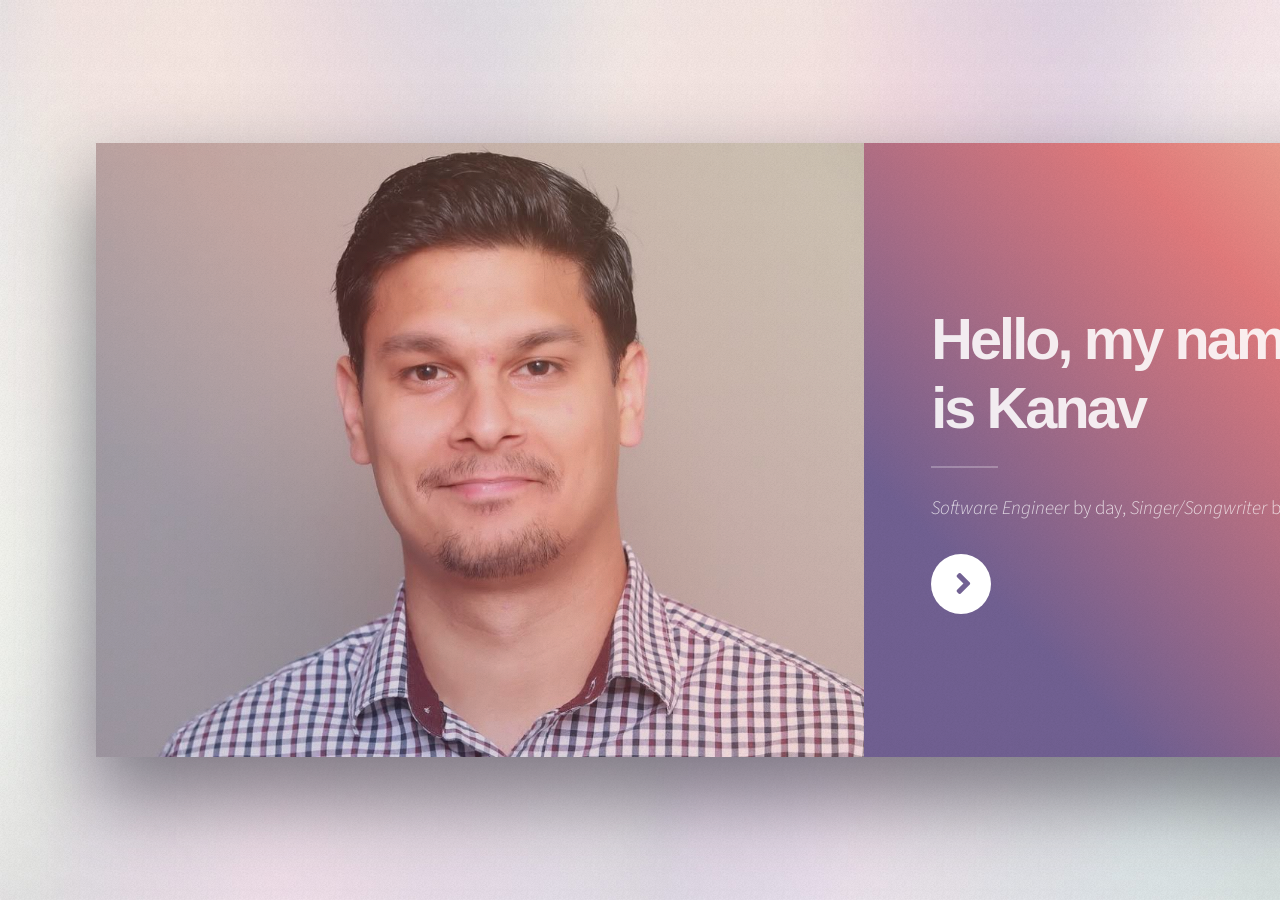
==== commit be4cf018: "adding new index.html file and some images" ====
--- a/index.html
+++ b/index.html
@@ -6,7 +6,7 @@
 -->
 <html>
 	<head>
-		<title>Ethereal by HTML5 UP</title>
+		<title>Kanav Kaul</title>
 		<meta charset="utf-8" />
 		<meta name="viewport" content="width=device-width, initial-scale=1, user-scalable=no" />
 		<link rel="stylesheet" href="assets/css/main.css" />
@@ -21,45 +21,57 @@
 					<div id="wrapper">
 
 						<!-- Panel (Banner) -->
-							<section class="panel banner right">
-								<div class="content color0 span-3-75">
+							<section class="panel banner right" id="home">
+								<div class="content color0 span-4-25">
 									<h1 class="major">Hello, my name<br />
-									is Ethereal</h1>
-									<p>This is <strong>Ethereal</strong>, a free site template by AJ for <a href="https://html5up.net">HTML5 UP</a>. It’s fully responsive, built on HTML5 and CSS3, and released entirely for free under the Creative Commons license. Hope you dig it :)</p>
+									is Kanav</h1>
+									<p><i>Software Engineer</i> by day, <i>Singer/Songwriter</i> by night.</p>
 									<ul class="actions">
-										<li><a href="#first" class="button primary color1 circle icon solid fa-angle-right">Next</a></li>
+										<li><a href="#aboutMe" class="button primary color1 circle icon solid fa-angle-right">Next</a></li>
 									</ul>
 								</div>
-								<div class="image filtered span-1-75" data-position="25% 25%">
-									<img src="images/pic01.jpg" alt="" />
+								<div class="image filtered span-4" data-position="25% 25%">
+									<img src="images/pic01.jpg" alt="Me :)" />
 								</div>
 							</section>
 
 						<!-- Panel (Spotlight) -->
-							<section class="panel spotlight medium right" id="first">
-								<div class="content span-7">
-									<h2 class="major">Sed etiam aenean</h2>
-									<p>Mauris et ligula arcu. Proin dapibus convallis accumsan. Lorem maximus hendrerit orci, sit amet elementum massa hendrerit sed. Donec et ullamcorper ligula. Suspendisse amet potenti. Ut pretium libero eleifend euismod sed tristique. Quisque dictum magna risus, id ultricies justo sagittis vitae. Sed id odio tempor, porttitor elit amet, gravida hendrerit fringilla lorem ipsum dolor.</p>
+							<section class="panel spotlight large left" id="aboutMe">
+								<div class="content span-6 ">
+									<h2 class="major">About Me</h2>
+									<p>I'm an experienced Software Engineer with a demonstrated history of working in multiple industries using Agile methodologies.<br /> Skilled in Application, API development and Cloud Technologies.<br/></p>
+
+                                    <div class="span-2" style="align:right">
+                                        <ul class="actions">
+                                            <li><a href="#home" class="button primary color1 circle icon solid fa-angle-left">Previous</a></li>
+                                        </ul>
+                                    </div>
+                                    <div class="span-2" >
+                                        <ul class="actions">
+                                            <li><a href="#experience" class="button primary color1 circle icon solid fa-angle-right">Next</a></li>
+                                        </ul>
+                                    </div>
+
 								</div>
 								<div class="image filtered tinted" data-position="top left">
-									<img src="images/pic02.jpg" alt="" />
+									<img src="images/pic002.jpg" alt="" />
 								</div>
 							</section>
 
 						<!-- Panel -->
-							<section class="panel color1">
+							<section class="panel color1" id="experience">
 								<div class="intro joined">
-									<h2 class="major">Amet lorem</h2>
-									<p>Sed vel nibh libero. Mauris et lorem pharetra massa lorem turpis congue pulvinar. Vivamus sed feugiat finibus. Duis amet bibendum amet sed. Duis mauris ex, dapibus sed ligula tempus volutpat magna etiam.</p>
+									<h2 class="major">Experience</h2>
+									<p></p>
 								</div>
 								<div class="inner">
 									<ul class="grid-icons three connected">
-										<li><span class="icon fa-gem"><span class="label">Lorem</span></span></li>
-										<li><span class="icon solid fa-camera-retro"><span class="label">Ipsum</span></span></li>
-										<li><span class="icon solid fa-cog"><span class="label">Dolor</span></span></li>
-										<li><span class="icon solid fa-paper-plane"><span class="label">Sit</span></span></li>
-										<li><span class="icon solid fa-chart-bar"><span class="label">Amet</span></span></li>
-										<li><span class="icon solid fa-code"><span class="label">Nullam</span></span></li>
+										<li><span class="icon fa-gem"><span class="label">One</span></span></li>
+										<li><span class="icon solid fa-camera-retro"><span class="label">Two</span></span></li>
+										<li><span class="icon solid fa-cog"><span class="label">Three</span></span></li>
+										<li><span class="icon solid fa-paper-plane"><span class="label">Four</span></span></li>
+										<li><span class="icon solid fa-chart-bar"><span class="label">Five</span></span></li>
+										<li><span class="icon solid fa-code"><span class="label">Six</span></span></li>
 									</ul>
 								</div>
 							</section>
@@ -67,8 +79,8 @@
 						<!-- Panel (Spotlight) -->
 							<section class="panel spotlight large left">
 								<div class="content span-5">
-									<h2 class="major">Magna amet tempus</h2>
-									<p>Mauris a cursus velit. Nunc lacinia sollicitudin egestas bibendum, magna dui bibendum ex, sagittis commodo enim risus sed magna nulla. Vestibulum ut consequat velit. Curabitur vitae libero lorem. Quisque iaculis porttitor blandit. Nullam quis sagittis maximus. Sed vel nibh libero. Mauris et lorem pharetra massa lorem turpis congue pulvinar.</p>
+									<h2 class="major">Temporary</h2>
+									<p>Coming Soon!</p>
 								</div>
 								<div class="image filtered tinted" data-position="top right">
 									<img src="images/pic03.jpg" alt="" />
@@ -78,8 +90,8 @@
 						<!-- Panel -->
 							<section class="panel">
 								<div class="intro color2">
-									<h2 class="major">Elit integer</h2>
-									<p>Sed vel nibh libero. Mauris et lorem pharetra massa lorem turpis congue pulvinar. Vivamus sed feugiat finibus. Duis amet bibendum amet sed. Duis mauris ex, dapibus sed ligula tempus volutpat magna etiam.</p>
+									<h2 class="major">Temporary</h2>
+									<p>Coming Soon!</p>
 								</div>
 								<div class="gallery">
 									<div class="group span-3">
@@ -102,7 +114,7 @@
 							<section class="panel color4-alt">
 								<div class="intro color4">
 									<h2 class="major">Contact</h2>
-									<p>Sed vel nibh libero. Mauris et lorem pharetra massa lorem turpis congue pulvinar. Vivamus sed feugiat finibus. Duis amet bibendum amet sed. Duis mauris ex, dapibus sed ligula tempus volutpat magna etiam.</p>
+									<p>Contact Information.</p>
 								</div>
 								<div class="inner columns divided">
 									<div class="span-3-25">
@@ -254,7 +266,7 @@
 												<tbody>
 													<tr>
 														<td>Item One</td>
-														<td>Ante turpis integer aliquet porttitor.</td>
+														<td></td>
 														<td>29.99</td>
 													</tr>
 													<tr>
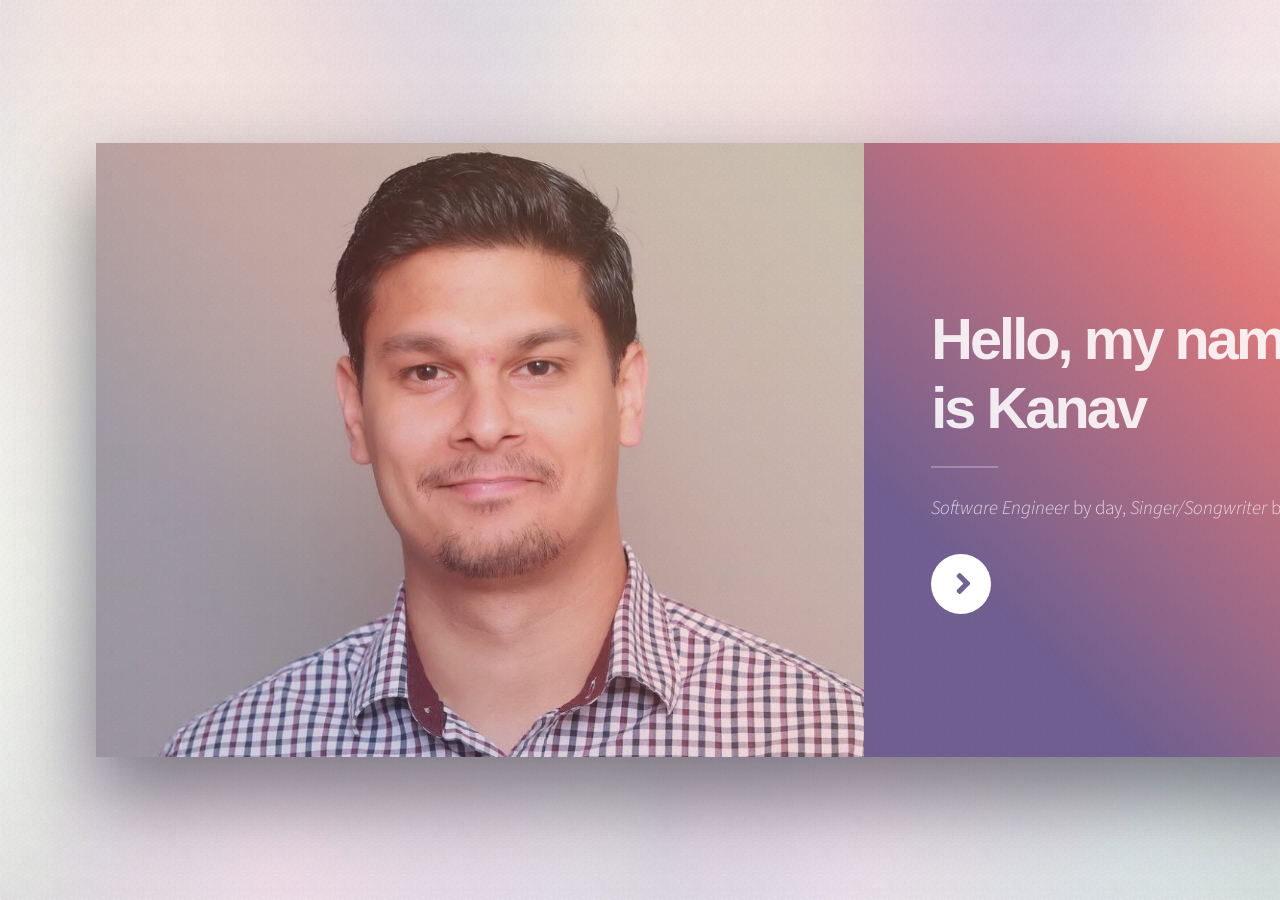
==== commit 1494b673: "boiler plate code for webpage" ====
--- a/index.html
+++ b/index.html
@@ -20,7 +20,7 @@
 				<!-- Wrapper -->
 					<div id="wrapper">
 
-						<!-- Panel (Banner) -->
+						<!-- Panel (Banner) Home Page -->
 							<section class="panel banner right" id="home">
 								<div class="content color0 span-4-25">
 									<h1 class="major">Hello, my name<br />
@@ -31,11 +31,11 @@
 									</ul>
 								</div>
 								<div class="image filtered span-4" data-position="25% 25%">
-									<img src="images/pic01.jpg" alt="Me :)" />
+									<img src="images/headshot.jpg" alt="Me :)" />
 								</div>
 							</section>
 
-						<!-- Panel (Spotlight) -->
+						<!-- Panel (Spotlight) About Me Page-->
 							<section class="panel spotlight large left" id="aboutMe">
 								<div class="content span-6 ">
 									<h2 class="major">About Me</h2>
@@ -58,7 +58,7 @@
 								</div>
 							</section>
 
-						<!-- Panel -->
+						<!-- Panel Experience Page-->
 							<section class="panel color1" id="experience">
 								<div class="intro joined">
 									<h2 class="major">Experience</h2>
@@ -76,351 +76,49 @@
 								</div>
 							</section>
 
-						<!-- Panel (Spotlight) -->
-							<section class="panel spotlight large left">
-								<div class="content span-5">
-									<h2 class="major">Temporary</h2>
-									<p>Coming Soon!</p>
+						<!-- Panel Contact Me Page-->
+							<section class="panel color4-alt">
+							<div class="intro color4">
+								<h2 class="major">Contact</h2>
+								<p>Contact Information.</p>
+							</div>
+							<div class="inner columns divided">
+								<div class="span-3-25">
+									<form method="post" action="#">
+										<div class="fields">
+											<div class="field half">
+												<label for="name">Name</label>
+												<input type="text" name="name" id="name" />
+											</div>
+											<div class="field half">
+												<label for="email">Email</label>
+												<input type="email" name="email" id="email" />
+											</div>
+											<div class="field">
+												<label for="message">Message</label>
+												<textarea name="message" id="message" rows="4"></textarea>
+											</div>
+										</div>
+										<ul class="actions">
+											<li><input type="submit" value="Send Message" class="button primary" /></li>
+										</ul>
+									</form>
 								</div>
-								<div class="image filtered tinted" data-position="top right">
-									<img src="images/pic03.jpg" alt="" />
+								<div class="span-1-5">
+									<ul class="contact-icons color1">
+										<li class="icon brands fa-twitter"><a href="#">@untitled-tld</a></li>
+										<li class="icon brands fa-facebook-f"><a href="#">facebook.com/untitled</a></li>
+										<li class="icon brands fa-snapchat-ghost"><a href="#">@untitled-tld</a></li>
+										<li class="icon brands fa-instagram"><a href="#">@untitled-tld</a></li>
+										<li class="icon brands fa-medium-m"><a href="#">medium.com/untitled</a></li>
+									</ul>
 								</div>
-							</section>
-
-						<!-- Panel -->
-							<section class="panel">
-								<div class="intro color2">
-									<h2 class="major">Temporary</h2>
-									<p>Coming Soon!</p>
-								</div>
-								<div class="gallery">
-									<div class="group span-3">
-										<a href="images/gallery/fulls/01.jpg" class="image filtered span-3" data-position="bottom"><img src="images/gallery/thumbs/01.jpg" alt="" /></a>
-										<a href="images/gallery/fulls/02.jpg" class="image filtered span-1-5" data-position="center"><img src="images/gallery/thumbs/02.jpg" alt="" /></a>
-										<a href="images/gallery/fulls/03.jpg" class="image filtered span-1-5" data-position="bottom"><img src="images/gallery/thumbs/03.jpg" alt="" /></a>
-									</div>
-									<a href="images/gallery/fulls/04.jpg" class="image filtered span-2-5" data-position="top"><img src="images/gallery/thumbs/04.jpg" alt="" /></a>
-									<div class="group span-4-5">
-										<a href="images/gallery/fulls/05.jpg" class="image filtered span-3" data-position="top"><img src="images/gallery/thumbs/05.jpg" alt="" /></a>
-										<a href="images/gallery/fulls/06.jpg" class="image filtered span-1-5" data-position="center"><img src="images/gallery/thumbs/06.jpg" alt="" /></a>
-										<a href="images/gallery/fulls/07.jpg" class="image filtered span-1-5" data-position="bottom"><img src="images/gallery/thumbs/07.jpg" alt="" /></a>
-										<a href="images/gallery/fulls/08.jpg" class="image filtered span-3" data-position="top"><img src="images/gallery/thumbs/08.jpg" alt="" /></a>
-									</div>
-									<a href="images/gallery/fulls/09.jpg" class="image filtered span-2-5" data-position="right"><img src="images/gallery/thumbs/09.jpg" alt="" /></a>
-								</div>
-							</section>
-
-						<!-- Panel -->
-							<section class="panel color4-alt">
-								<div class="intro color4">
-									<h2 class="major">Contact</h2>
-									<p>Contact Information.</p>
-								</div>
-								<div class="inner columns divided">
-									<div class="span-3-25">
-										<form method="post" action="#">
-											<div class="fields">
-												<div class="field half">
-													<label for="name">Name</label>
-													<input type="text" name="name" id="name" />
-												</div>
-												<div class="field half">
-													<label for="email">Email</label>
-													<input type="email" name="email" id="email" />
-												</div>
-												<div class="field">
-													<label for="message">Message</label>
-													<textarea name="message" id="message" rows="4"></textarea>
-												</div>
-											</div>
-											<ul class="actions">
-												<li><input type="submit" value="Send Message" class="button primary" /></li>
-											</ul>
-										</form>
-									</div>
-									<div class="span-1-5">
-										<ul class="contact-icons color1">
-											<li class="icon brands fa-twitter"><a href="#">@untitled-tld</a></li>
-											<li class="icon brands fa-facebook-f"><a href="#">facebook.com/untitled</a></li>
-											<li class="icon brands fa-snapchat-ghost"><a href="#">@untitled-tld</a></li>
-											<li class="icon brands fa-instagram"><a href="#">@untitled-tld</a></li>
-											<li class="icon brands fa-medium-m"><a href="#">medium.com/untitled</a></li>
-										</ul>
-									</div>
-								</div>
-							</section>
-
-						<!-- Panel -->
-							<section class="panel color2-alt">
-								<div class="intro color2">
-									<h2 class="major">Elements</h2>
-									<p>Sed vel nibh libero. Mauris et lorem pharetra massa lorem turpis congue pulvinar. Vivamus sed feugiat finibus. Duis amet bibendum amet sed. Duis mauris ex, dapibus sed ligula tempus volutpat magna etiam. </p>
-								</div>
-								<div class="inner columns aligned">
-									<div class="span-2-75">
-
-										<h3 class="major">Text</h3>
-										<p>This is <b>bold</b> and this is <strong>strong</strong>. This is <i>italic</i> and this is <em>emphasized</em>.
-										This is <sup>superscript</sup> text and this is <sub>subscript</sub> text.
-										This is <u>underlined</u> and this is code: <code>for (;;) { ... }</code>. Finally, <a href="#">this is a link</a>.</p>
-
-										<h1>Heading Level 1</h1>
-										<h2>Heading Level 2</h2>
-										<h3>Heading Level 3</h3>
-										<h4>Heading Level 4</h4>
-										<h5>Heading Level 5</h5>
-										<h6>Heading Level 6</h6>
-
-									</div>
-									<div class="span-3">
-
-										<h4>Blockquote</h4>
-										<blockquote>Lorem ipsum dolor sit amet. Felis sagittis eget tempus euismod. Vestibulum ante ipsum primis in vestibulum. Blandit adipiscing eu iaculis volutpat ac adipiscing volutpat ac adipiscing faucibus.</blockquote>
-
-										<h4>Preformatted</h4>
-										<pre><code>i = 0;
-
-while (!deck.isInOrder()) {
-    print 'Iteration ' + (i++);
-    deck.shuffle();
-}
-
-print 'It took ' + i + ' iterations to sort the deck.';</code></pre>
-
-									</div>
-									<div class="span-1-25">
-
-										<h3 class="major">Lists</h3>
-
-										<h4>Unordered</h4>
-										<ul>
-											<li>Lorem ipsum dolor sit.</li>
-											<li>Dolor pulvinar etiam.</li>
-											<li>Etiam vel felis viverra.</li>
-										</ul>
-
-										<h4>Alternate</h4>
-										<ul class="alt">
-											<li>Lorem ipsum dolor sit.</li>
-											<li>Dolor pulvinar etiam.</li>
-											<li>Etiam vel felis viverra.</li>
-											<li>Felis enim feugiat.</li>
-										</ul>
-
-									</div>
-									<div class="span-1-5">
-
-										<h4>Ordered</h4>
-										<ol>
-											<li>Lorem ipsum dolor sit.</li>
-											<li>Dolor pulvinar etiam.</li>
-											<li>Etiam vel felis viverra.</li>
-											<li>Felis enim feugiat.</li>
-											<li>Etiam vel felis lorem.</li>
-										</ol>
-
-										<h4>Actions</h4>
-										<ul class="actions">
-											<li><a href="#" class="button primary color2">Default</a></li>
-											<li><a href="#" class="button">Default</a></li>
-										</ul>
-										<ul class="actions stacked">
-											<li><a href="#" class="button primary color2">Default</a></li>
-											<li><a href="#" class="button">Default</a></li>
-										</ul>
-
-									</div>
-									<div class="span-1-25">
-
-										<h4>Icons</h4>
-										<ul class="icons">
-											<li><a href="#" class="icon brands fa-twitter"><span class="label">Twitter</span></a></li>
-											<li><a href="#" class="icon brands fa-facebook-f"><span class="label">Facebook</span></a></li>
-											<li><a href="#" class="icon brands fa-instagram"><span class="label">Instagram</span></a></li>
-											<li><a href="#" class="icon brands fa-github"><span class="label">GitHub</span></a></li>
-											<li><a href="#" class="icon brands fa-medium-m"><span class="label">Medium</span></a></li>
-										</ul>
-
-										<h4>Contact Icons</h4>
-										<ul class="contact-icons color2">
-											<li class="icon brands fa-twitter"><a href="#">Twitter</a></li>
-											<li class="icon brands fa-facebook-f"><a href="#">Facebook</a></li>
-											<li class="icon brands fa-instagram"><a href="#">Instagram</a></li>
-											<li class="icon brands fa-github"><a href="#">GitHub</a></li>
-											<li class="icon brands fa-medium-m"><a href="#">Medium</a></li>
-										</ul>
-
-									</div>
-									<div class="span-3">
-										<h3 class="major">Table</h3>
-										<h4>Default</h4>
-										<div class="table-wrapper">
-											<table>
-												<thead>
-													<tr>
-														<th>Name</th>
-														<th>Description</th>
-														<th>Price</th>
-													</tr>
-												</thead>
-												<tbody>
-													<tr>
-														<td>Item One</td>
-														<td></td>
-														<td>29.99</td>
-													</tr>
-													<tr>
-														<td>Item Two</td>
-														<td>Vis ac commodo adipiscing arcu aliquet.</td>
-														<td>19.99</td>
-													</tr>
-													<tr>
-														<td>Item Three</td>
-														<td> Morbi faucibus arcu accumsan lorem.</td>
-														<td>29.99</td>
-													</tr>
-													<tr>
-														<td>Item Four</td>
-														<td>Vitae integer tempus condimentum.</td>
-														<td>19.99</td>
-													</tr>
-												</tbody>
-												<tfoot>
-													<tr>
-														<td colspan="2"></td>
-														<td>100.00</td>
-													</tr>
-												</tfoot>
-											</table>
-										</div>
-									</div>
-									<div class="span-3">
-										<h4>Alternate</h4>
-										<div class="table-wrapper">
-											<table class="alt">
-												<thead>
-													<tr>
-														<th>Name</th>
-														<th>Description</th>
-														<th>Price</th>
-													</tr>
-												</thead>
-												<tbody>
-													<tr>
-														<td>Item One</td>
-														<td>Ante turpis integer aliquet porttitor.</td>
-														<td>29.99</td>
-													</tr>
-													<tr>
-														<td>Item Two</td>
-														<td>Vis ac commodo adipiscing arcu aliquet.</td>
-														<td>19.99</td>
-													</tr>
-													<tr>
-														<td>Item Three</td>
-														<td> Morbi faucibus arcu accumsan lorem.</td>
-														<td>29.99</td>
-													</tr>
-													<tr>
-														<td>Item Four</td>
-														<td>Vitae integer tempus condimentum.</td>
-														<td>19.99</td>
-													</tr>
-													<tr>
-														<td>Item Five</td>
-														<td>Ante turpis integer aliquet porttitor.</td>
-														<td>29.99</td>
-													</tr>
-												</tbody>
-												<tfoot>
-													<tr>
-														<td colspan="2"></td>
-														<td>100.00</td>
-													</tr>
-												</tfoot>
-											</table>
-										</div>
-									</div>
-									<div class="span-2-25">
-										<h3 class="major">Buttons</h3>
-										<ul class="actions">
-											<li><a href="#" class="button primary color2">Primary</a></li>
-											<li><a href="#" class="button">Default</a></li>
-										</ul>
-										<ul class="actions">
-											<li><a href="#" class="button">Default</a></li>
-											<li><a href="#" class="button large">Large</a></li>
-											<li><a href="#" class="button small">Small</a></li>
-										</ul>
-										<ul class="actions">
-											<li><a href="#" class="button primary color2 icon solid fa-cog">Icon</a></li>
-											<li><a href="#" class="button icon fa-gem">Icon</a></li>
-										</ul>
-										<ul class="actions">
-											<li><span class="button primary color2 disabled">Disabled</span></li>
-											<li><span class="button disabled">Disabled</span></li>
-										</ul>
-										<ul class="actions">
-											<li><a href="#" class="button primary color2 circle icon solid fa-cog">Icon</a></li>
-											<li><a href="#" class="button circle icon fa-gem">Icon</a></li>
-										</ul>
-									</div>
-									<div class="span-4-5">
-										<h3 class="major">Form</h3>
-										<form method="post" action="#">
-											<div class="fields">
-												<div class="field third">
-													<label for="demo-name">Name</label>
-													<input type="text" name="demo-name" id="demo-name" value="" placeholder="Jane Doe" />
-												</div>
-												<div class="field third">
-													<label for="demo-email">Email</label>
-													<input type="email" name="demo-email" id="demo-email" value="" placeholder="jane@untitled.tld" />
-												</div>
-												<div class="field third">
-													<label for="demo-category">Category</label>
-													<div class="select-wrapper">
-														<select name="demo-category" id="demo-category">
-															<option value="">-</option>
-															<option value="1">Manufacturing</option>
-															<option value="1">Shipping</option>
-															<option value="1">Administration</option>
-															<option value="1">Human Resources</option>
-														</select>
-													</div>
-												</div>
-												<div class="field quarter">
-													<input type="radio" id="demo-priority-low" name="demo-priority" class="color2" checked />
-													<label for="demo-priority-low">Low Priority</label>
-												</div>
-												<div class="field quarter">
-													<input type="radio" id="demo-priority-high" name="demo-priority" class="color2" />
-													<label for="demo-priority-high">High Priority</label>
-												</div>
-												<div class="field quarter">
-													<input type="checkbox" id="demo-copy" name="demo-copy" class="color2" />
-													<label for="demo-copy">Email a copy</label>
-												</div>
-												<div class="field quarter">
-													<input type="checkbox" id="demo-human" name="demo-human" class="color2" checked />
-													<label for="demo-human">Not a robot</label>
-												</div>
-												<div class="field">
-													<label for="demo-message">Message</label>
-													<textarea name="demo-message" id="demo-message" placeholder="Enter your message" rows="2"></textarea>
-												</div>
-											</div>
-											<ul class="actions">
-												<li><input type="submit" value="Send Message" class="primary color2" /></li>
-												<li><input type="reset" value="Reset" /></li>
-											</ul>
-										</form>
-									</div>
-								</div>
-							</section>
+							</div>
+						</section>
 
 						<!-- Copyright -->
-							<div class="copyright">&copy; Untitled. Design: <a href="https://html5up.net">HTML5 UP</a>.</div>
+							<div class="copyright">&copy;2020 Kanav Kaul <br/>
+								Design: <a href="https://html5up.net">HTML5 UP</a>.</div>
 
 					</div>
 
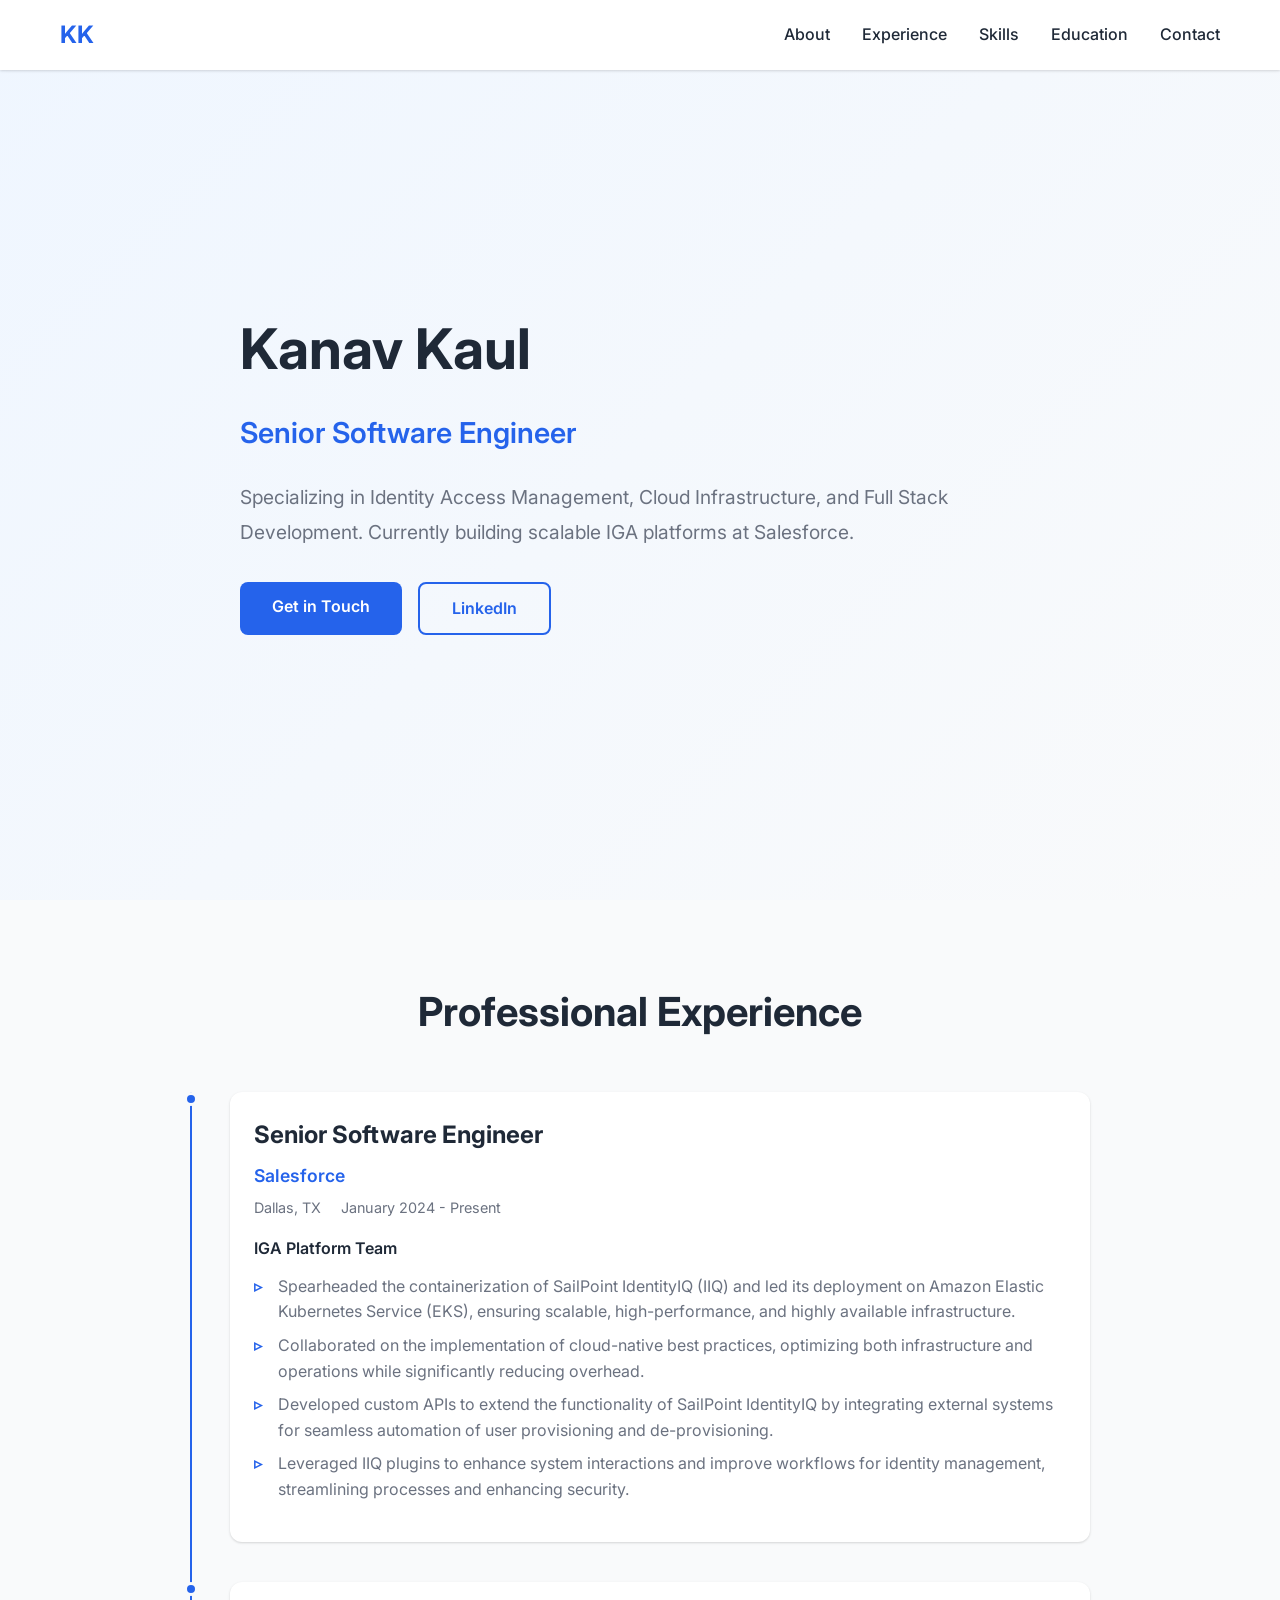
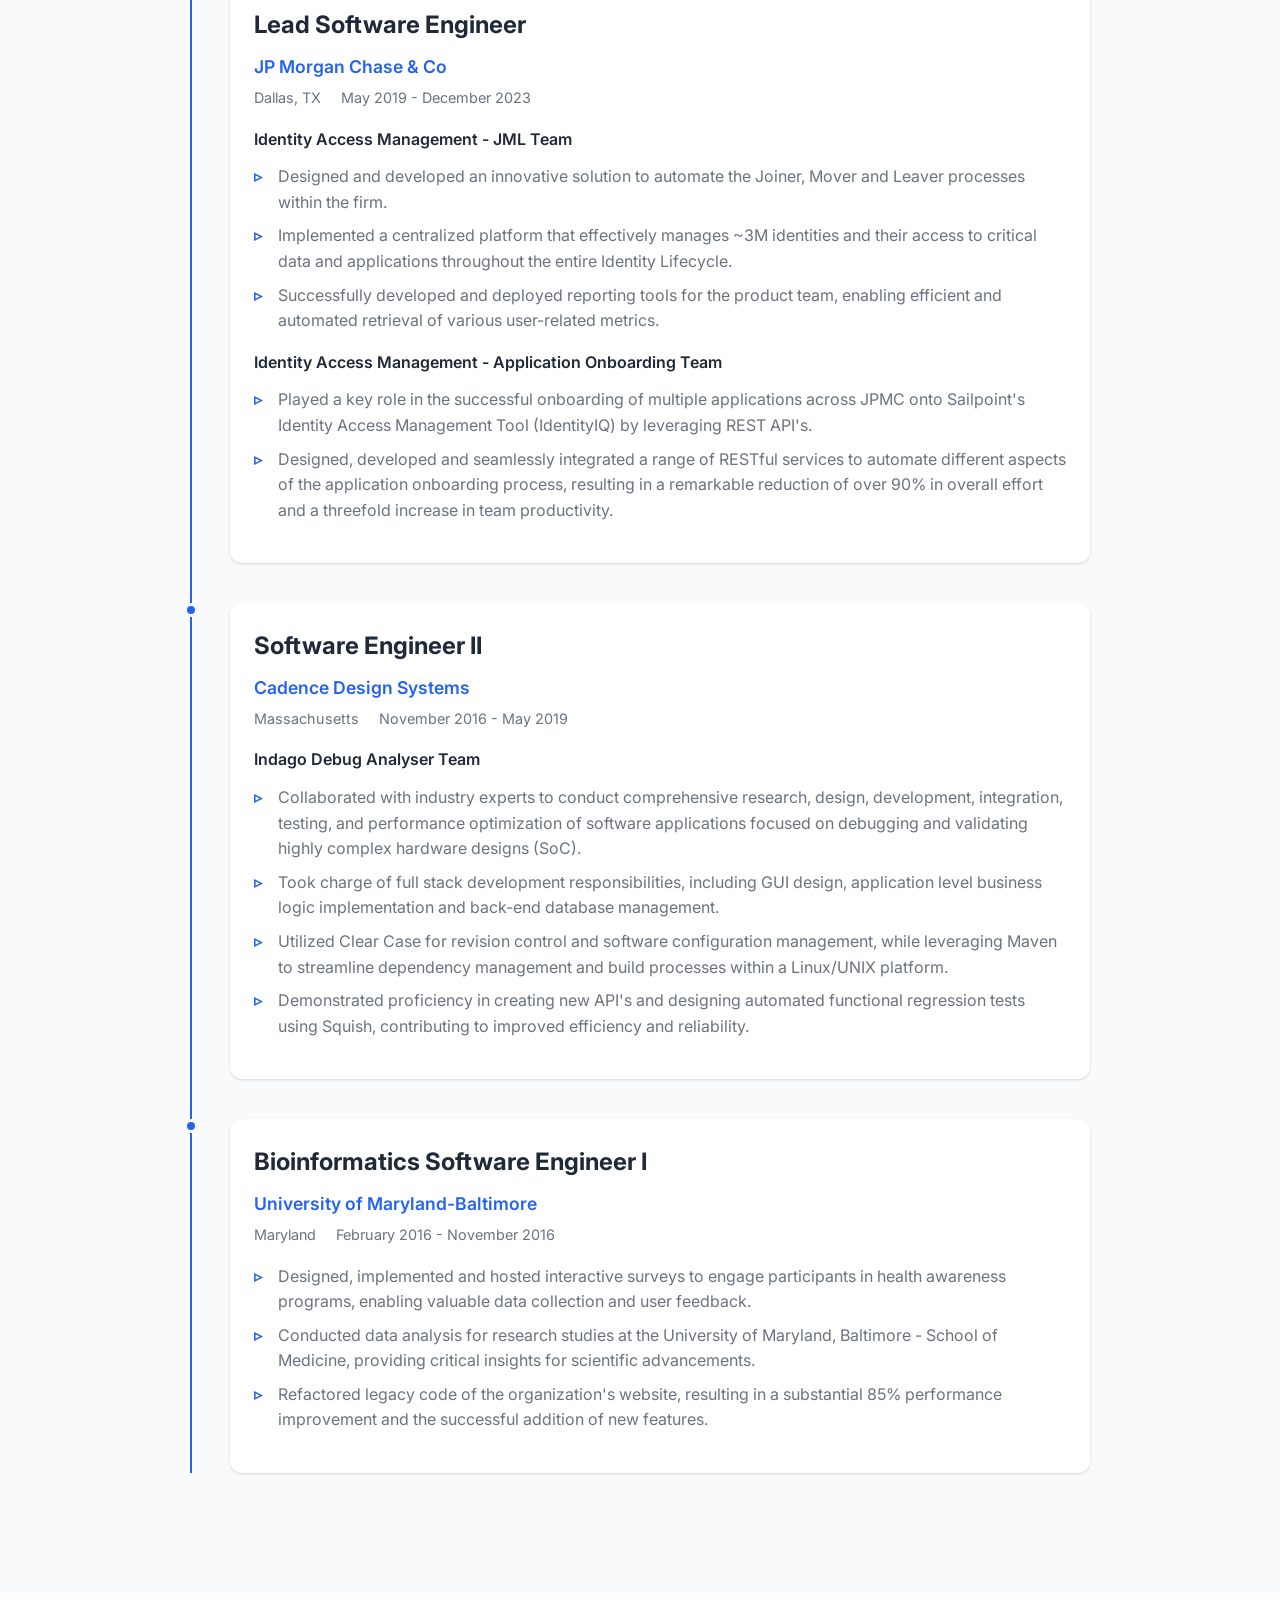
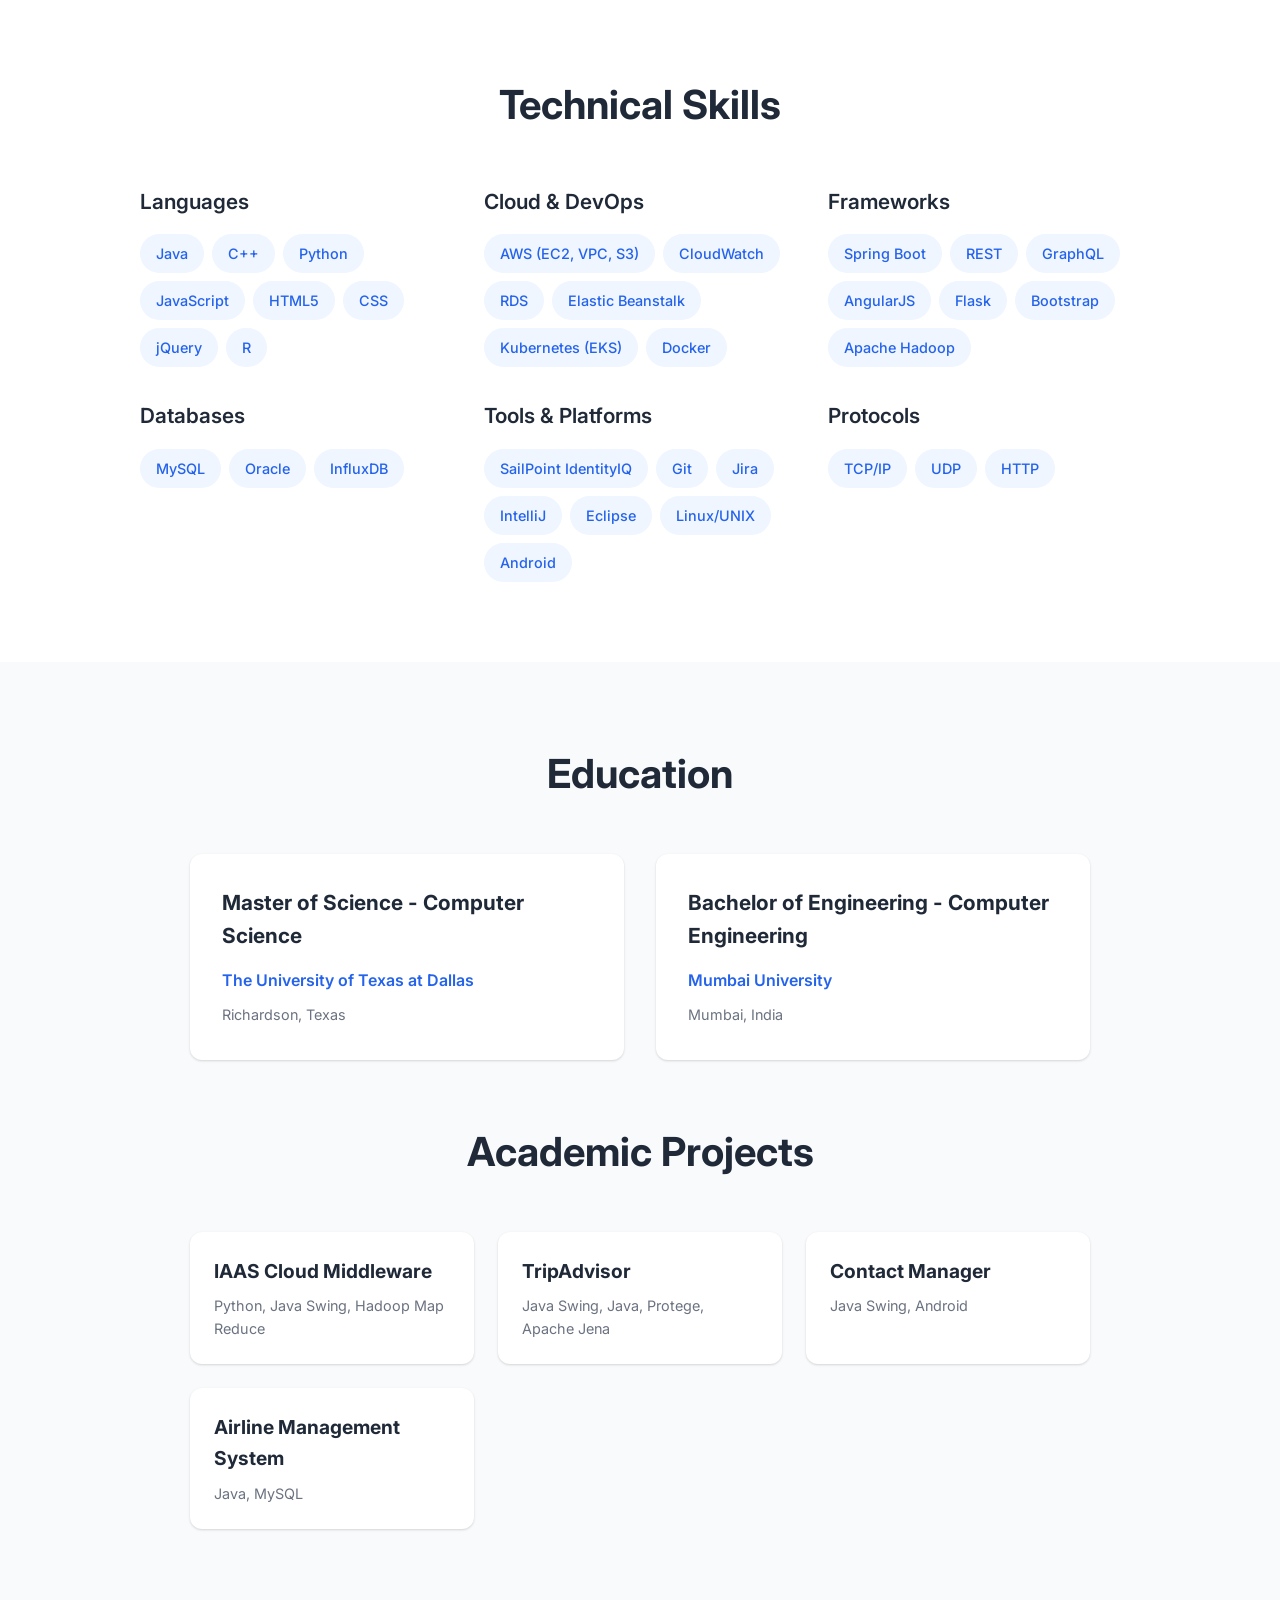
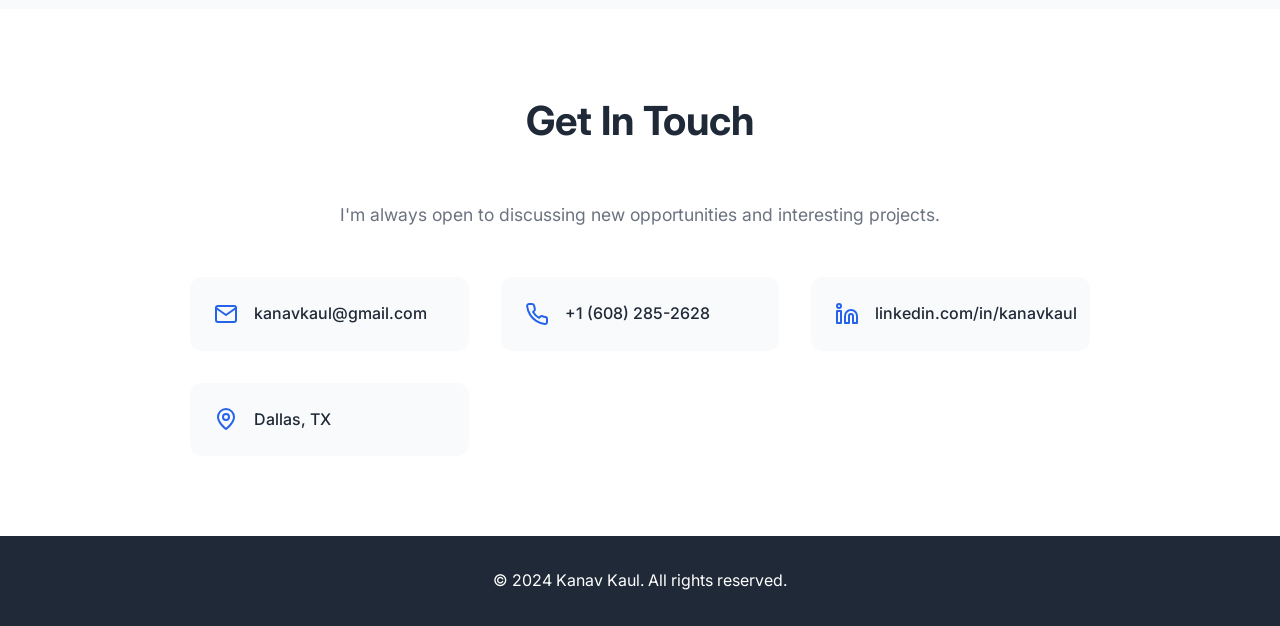
==== commit 69f311e1: "Add files via upload" ====
--- a/index.html
+++ b/index.html
@@ -1,134 +1,312 @@
-<!DOCTYPE HTML>
-<!--
-	Ethereal by HTML5 UP
-	html5up.net | @ajlkn
-	Free for personal and commercial use under the CCA 3.0 license (html5up.net/license)
--->
-<html>
-	<head>
-		<title>Kanav Kaul</title>
-		<meta charset="utf-8" />
-		<meta name="viewport" content="width=device-width, initial-scale=1, user-scalable=no" />
-		<link rel="stylesheet" href="assets/css/main.css" />
-		<noscript><link rel="stylesheet" href="assets/css/noscript.css" /></noscript>
-	</head>
-	<body class="is-preload">
-
-		<!-- Page Wrapper -->
-			<div id="page-wrapper">
-
-				<!-- Wrapper -->
-					<div id="wrapper">
-
-						<!-- Panel (Banner) Home Page -->
-							<section class="panel banner right" id="home">
-								<div class="content color0 span-4-25">
-									<h1 class="major">Hello, my name<br />
-									is Kanav</h1>
-									<p><i>Software Engineer</i> by day, <i>Singer/Songwriter</i> by night.</p>
-									<ul class="actions">
-										<li><a href="#aboutMe" class="button primary color1 circle icon solid fa-angle-right">Next</a></li>
-									</ul>
-								</div>
-								<div class="image filtered span-4" data-position="25% 25%">
-									<img src="images/headshot.jpg" alt="Me :)" />
-								</div>
-							</section>
-
-						<!-- Panel (Spotlight) About Me Page-->
-							<section class="panel spotlight large left" id="aboutMe">
-								<div class="content span-6 ">
-									<h2 class="major">About Me</h2>
-									<p>I'm an experienced Software Engineer with a demonstrated history of working in multiple industries using Agile methodologies.<br /> Skilled in Application, API development and Cloud Technologies.<br/></p>
-
-                                    <div class="span-2" style="align:right">
-                                        <ul class="actions">
-                                            <li><a href="#home" class="button primary color1 circle icon solid fa-angle-left">Previous</a></li>
-                                        </ul>
-                                    </div>
-                                    <div class="span-2" >
-                                        <ul class="actions">
-                                            <li><a href="#experience" class="button primary color1 circle icon solid fa-angle-right">Next</a></li>
-                                        </ul>
-                                    </div>
-
-								</div>
-								<div class="image filtered tinted" data-position="top left">
-									<img src="images/pic002.jpg" alt="" />
-								</div>
-							</section>
-
-						<!-- Panel Experience Page-->
-							<section class="panel color1" id="experience">
-								<div class="intro joined">
-									<h2 class="major">Experience</h2>
-									<p></p>
-								</div>
-								<div class="inner">
-									<ul class="grid-icons three connected">
-										<li><span class="icon fa-gem"><span class="label">One</span></span></li>
-										<li><span class="icon solid fa-camera-retro"><span class="label">Two</span></span></li>
-										<li><span class="icon solid fa-cog"><span class="label">Three</span></span></li>
-										<li><span class="icon solid fa-paper-plane"><span class="label">Four</span></span></li>
-										<li><span class="icon solid fa-chart-bar"><span class="label">Five</span></span></li>
-										<li><span class="icon solid fa-code"><span class="label">Six</span></span></li>
-									</ul>
-								</div>
-							</section>
-
-						<!-- Panel Contact Me Page-->
-							<section class="panel color4-alt">
-							<div class="intro color4">
-								<h2 class="major">Contact</h2>
-								<p>Contact Information.</p>
-							</div>
-							<div class="inner columns divided">
-								<div class="span-3-25">
-									<form method="post" action="#">
-										<div class="fields">
-											<div class="field half">
-												<label for="name">Name</label>
-												<input type="text" name="name" id="name" />
-											</div>
-											<div class="field half">
-												<label for="email">Email</label>
-												<input type="email" name="email" id="email" />
-											</div>
-											<div class="field">
-												<label for="message">Message</label>
-												<textarea name="message" id="message" rows="4"></textarea>
-											</div>
-										</div>
-										<ul class="actions">
-											<li><input type="submit" value="Send Message" class="button primary" /></li>
-										</ul>
-									</form>
-								</div>
-								<div class="span-1-5">
-									<ul class="contact-icons color1">
-										<li class="icon brands fa-twitter"><a href="#">@untitled-tld</a></li>
-										<li class="icon brands fa-facebook-f"><a href="#">facebook.com/untitled</a></li>
-										<li class="icon brands fa-snapchat-ghost"><a href="#">@untitled-tld</a></li>
-										<li class="icon brands fa-instagram"><a href="#">@untitled-tld</a></li>
-										<li class="icon brands fa-medium-m"><a href="#">medium.com/untitled</a></li>
-									</ul>
-								</div>
-							</div>
-						</section>
-
-						<!-- Copyright -->
-							<div class="copyright">&copy;2020 Kanav Kaul <br/>
-								Design: <a href="https://html5up.net">HTML5 UP</a>.</div>
-
-					</div>
-
-			</div>
-
-		<!-- Scripts -->
-			<script src="assets/js/jquery.min.js"></script>
-			<script src="assets/js/browser.min.js"></script>
-			<script src="assets/js/breakpoints.min.js"></script>
-			<script src="assets/js/main.js"></script>
-
-	</body>
-</html>+<!DOCTYPE html>
+<html lang="en">
+<head>
+    <meta charset="UTF-8">
+    <meta name="viewport" content="width=device-width, initial-scale=1.0">
+    <meta name="description" content="Kanav Kaul - Senior Software Engineer specializing in Identity Access Management, Cloud Technologies, and Full Stack Development">
+    <title>Kanav Kaul - Software Engineer</title>
+    <link rel="stylesheet" href="styles.css">
+    <link rel="preconnect" href="https://fonts.googleapis.com">
+    <link rel="preconnect" href="https://fonts.gstatic.com" crossorigin>
+    <link href="https://fonts.googleapis.com/css2?family=Inter:wght@300;400;500;600;700&display=swap" rel="stylesheet">
+</head>
+<body>
+    <!-- Navigation -->
+    <nav class="navbar">
+        <div class="container">
+            <a href="#" class="logo">KK</a>
+            <ul class="nav-links">
+                <li><a href="#about">About</a></li>
+                <li><a href="#experience">Experience</a></li>
+                <li><a href="#skills">Skills</a></li>
+                <li><a href="#education">Education</a></li>
+                <li><a href="#contact">Contact</a></li>
+            </ul>
+        </div>
+    </nav>
+
+    <!-- Hero Section -->
+    <section class="hero" id="about">
+        <div class="container">
+            <div class="hero-content">
+                <h1 class="hero-title">Kanav Kaul</h1>
+                <h2 class="hero-subtitle">Senior Software Engineer</h2>
+                <p class="hero-description">
+                    Specializing in Identity Access Management, Cloud Infrastructure, and Full Stack Development.
+                    Currently building scalable IGA platforms at Salesforce.
+                </p>
+                <div class="hero-buttons">
+                    <a href="#contact" class="btn btn-primary">Get in Touch</a>
+                    <a href="https://www.linkedin.com/in/kanavkaul" target="_blank" class="btn btn-secondary">LinkedIn</a>
+                </div>
+            </div>
+        </div>
+    </section>
+
+    <!-- Experience Section -->
+    <section class="experience" id="experience">
+        <div class="container">
+            <h2 class="section-title">Professional Experience</h2>
+
+            <div class="timeline">
+                <!-- Salesforce -->
+                <div class="timeline-item">
+                    <div class="timeline-marker"></div>
+                    <div class="timeline-content">
+                        <div class="timeline-header">
+                            <h3>Senior Software Engineer</h3>
+                            <span class="company">Salesforce</span>
+                            <span class="location">Dallas, TX</span>
+                            <span class="period">January 2024 - Present</span>
+                        </div>
+                        <p class="team">IGA Platform Team</p>
+                        <ul class="achievements">
+                            <li>Spearheaded the containerization of SailPoint IdentityIQ (IIQ) and led its deployment on Amazon Elastic Kubernetes Service (EKS), ensuring scalable, high-performance, and highly available infrastructure.</li>
+                            <li>Collaborated on the implementation of cloud-native best practices, optimizing both infrastructure and operations while significantly reducing overhead.</li>
+                            <li>Developed custom APIs to extend the functionality of SailPoint IdentityIQ by integrating external systems for seamless automation of user provisioning and de-provisioning.</li>
+                            <li>Leveraged IIQ plugins to enhance system interactions and improve workflows for identity management, streamlining processes and enhancing security.</li>
+                        </ul>
+                    </div>
+                </div>
+
+                <!-- JP Morgan Chase -->
+                <div class="timeline-item">
+                    <div class="timeline-marker"></div>
+                    <div class="timeline-content">
+                        <div class="timeline-header">
+                            <h3>Lead Software Engineer</h3>
+                            <span class="company">JP Morgan Chase & Co</span>
+                            <span class="location">Dallas, TX</span>
+                            <span class="period">May 2019 - December 2023</span>
+                        </div>
+                        <p class="team">Identity Access Management - JML Team</p>
+                        <ul class="achievements">
+                            <li>Designed and developed an innovative solution to automate the Joiner, Mover and Leaver processes within the firm.</li>
+                            <li>Implemented a centralized platform that effectively manages ~3M identities and their access to critical data and applications throughout the entire Identity Lifecycle.</li>
+                            <li>Successfully developed and deployed reporting tools for the product team, enabling efficient and automated retrieval of various user-related metrics.</li>
+                        </ul>
+                        <p class="team">Identity Access Management - Application Onboarding Team</p>
+                        <ul class="achievements">
+                            <li>Played a key role in the successful onboarding of multiple applications across JPMC onto Sailpoint's Identity Access Management Tool (IdentityIQ) by leveraging REST API's.</li>
+                            <li>Designed, developed and seamlessly integrated a range of RESTful services to automate different aspects of the application onboarding process, resulting in a remarkable reduction of over 90% in overall effort and a threefold increase in team productivity.</li>
+                        </ul>
+                    </div>
+                </div>
+
+                <!-- Cadence Design Systems -->
+                <div class="timeline-item">
+                    <div class="timeline-marker"></div>
+                    <div class="timeline-content">
+                        <div class="timeline-header">
+                            <h3>Software Engineer II</h3>
+                            <span class="company">Cadence Design Systems</span>
+                            <span class="location">Massachusetts</span>
+                            <span class="period">November 2016 - May 2019</span>
+                        </div>
+                        <p class="team">Indago Debug Analyser Team</p>
+                        <ul class="achievements">
+                            <li>Collaborated with industry experts to conduct comprehensive research, design, development, integration, testing, and performance optimization of software applications focused on debugging and validating highly complex hardware designs (SoC).</li>
+                            <li>Took charge of full stack development responsibilities, including GUI design, application level business logic implementation and back-end database management.</li>
+                            <li>Utilized Clear Case for revision control and software configuration management, while leveraging Maven to streamline dependency management and build processes within a Linux/UNIX platform.</li>
+                            <li>Demonstrated proficiency in creating new API's and designing automated functional regression tests using Squish, contributing to improved efficiency and reliability.</li>
+                        </ul>
+                    </div>
+                </div>
+
+                <!-- University of Maryland-Baltimore -->
+                <div class="timeline-item">
+                    <div class="timeline-marker"></div>
+                    <div class="timeline-content">
+                        <div class="timeline-header">
+                            <h3>Bioinformatics Software Engineer I</h3>
+                            <span class="company">University of Maryland-Baltimore</span>
+                            <span class="location">Maryland</span>
+                            <span class="period">February 2016 - November 2016</span>
+                        </div>
+                        <ul class="achievements">
+                            <li>Designed, implemented and hosted interactive surveys to engage participants in health awareness programs, enabling valuable data collection and user feedback.</li>
+                            <li>Conducted data analysis for research studies at the University of Maryland, Baltimore - School of Medicine, providing critical insights for scientific advancements.</li>
+                            <li>Refactored legacy code of the organization's website, resulting in a substantial 85% performance improvement and the successful addition of new features.</li>
+                        </ul>
+                    </div>
+                </div>
+            </div>
+        </div>
+    </section>
+
+    <!-- Skills Section -->
+    <section class="skills" id="skills">
+        <div class="container">
+            <h2 class="section-title">Technical Skills</h2>
+
+            <div class="skills-grid">
+                <div class="skill-category">
+                    <h3>Languages</h3>
+                    <div class="skill-tags">
+                        <span class="tag">Java</span>
+                        <span class="tag">C++</span>
+                        <span class="tag">Python</span>
+                        <span class="tag">JavaScript</span>
+                        <span class="tag">HTML5</span>
+                        <span class="tag">CSS</span>
+                        <span class="tag">jQuery</span>
+                        <span class="tag">R</span>
+                    </div>
+                </div>
+
+                <div class="skill-category">
+                    <h3>Cloud & DevOps</h3>
+                    <div class="skill-tags">
+                        <span class="tag">AWS (EC2, VPC, S3)</span>
+                        <span class="tag">CloudWatch</span>
+                        <span class="tag">RDS</span>
+                        <span class="tag">Elastic Beanstalk</span>
+                        <span class="tag">Kubernetes (EKS)</span>
+                        <span class="tag">Docker</span>
+                    </div>
+                </div>
+
+                <div class="skill-category">
+                    <h3>Frameworks</h3>
+                    <div class="skill-tags">
+                        <span class="tag">Spring Boot</span>
+                        <span class="tag">REST</span>
+                        <span class="tag">GraphQL</span>
+                        <span class="tag">AngularJS</span>
+                        <span class="tag">Flask</span>
+                        <span class="tag">Bootstrap</span>
+                        <span class="tag">Apache Hadoop</span>
+                    </div>
+                </div>
+
+                <div class="skill-category">
+                    <h3>Databases</h3>
+                    <div class="skill-tags">
+                        <span class="tag">MySQL</span>
+                        <span class="tag">Oracle</span>
+                        <span class="tag">InfluxDB</span>
+                    </div>
+                </div>
+
+                <div class="skill-category">
+                    <h3>Tools & Platforms</h3>
+                    <div class="skill-tags">
+                        <span class="tag">SailPoint IdentityIQ</span>
+                        <span class="tag">Git</span>
+                        <span class="tag">Jira</span>
+                        <span class="tag">IntelliJ</span>
+                        <span class="tag">Eclipse</span>
+                        <span class="tag">Linux/UNIX</span>
+                        <span class="tag">Android</span>
+                    </div>
+                </div>
+
+                <div class="skill-category">
+                    <h3>Protocols</h3>
+                    <div class="skill-tags">
+                        <span class="tag">TCP/IP</span>
+                        <span class="tag">UDP</span>
+                        <span class="tag">HTTP</span>
+                    </div>
+                </div>
+            </div>
+        </div>
+    </section>
+
+    <!-- Education & Projects Section -->
+    <section class="education" id="education">
+        <div class="container">
+            <h2 class="section-title">Education</h2>
+
+            <div class="education-grid">
+                <div class="education-item">
+                    <h3>Master of Science - Computer Science</h3>
+                    <p class="institution">The University of Texas at Dallas</p>
+                    <p class="location">Richardson, Texas</p>
+                </div>
+
+                <div class="education-item">
+                    <h3>Bachelor of Engineering - Computer Engineering</h3>
+                    <p class="institution">Mumbai University</p>
+                    <p class="location">Mumbai, India</p>
+                </div>
+            </div>
+
+            <h2 class="section-title" style="margin-top: 60px;">Academic Projects</h2>
+
+            <div class="projects-grid">
+                <div class="project-card">
+                    <h3>IAAS Cloud Middleware</h3>
+                    <p class="tech">Python, Java Swing, Hadoop Map Reduce</p>
+                </div>
+
+                <div class="project-card">
+                    <h3>TripAdvisor</h3>
+                    <p class="tech">Java Swing, Java, Protege, Apache Jena</p>
+                </div>
+
+                <div class="project-card">
+                    <h3>Contact Manager</h3>
+                    <p class="tech">Java Swing, Android</p>
+                </div>
+
+                <div class="project-card">
+                    <h3>Airline Management System</h3>
+                    <p class="tech">Java, MySQL</p>
+                </div>
+            </div>
+        </div>
+    </section>
+
+    <!-- Contact Section -->
+    <section class="contact" id="contact">
+        <div class="container">
+            <h2 class="section-title">Get In Touch</h2>
+            <p class="contact-subtitle">I'm always open to discussing new opportunities and interesting projects.</p>
+
+            <div class="contact-info">
+                <div class="contact-item">
+                    <svg xmlns="http://www.w3.org/2000/svg" width="24" height="24" viewBox="0 0 24 24" fill="none" stroke="currentColor" stroke-width="2" stroke-linecap="round" stroke-linejoin="round">
+                        <path d="M4 4h16c1.1 0 2 .9 2 2v12c0 1.1-.9 2-2 2H4c-1.1 0-2-.9-2-2V6c0-1.1.9-2 2-2z"></path>
+                        <polyline points="22,6 12,13 2,6"></polyline>
+                    </svg>
+                    <a href="mailto:kanavkaul@gmail.com">kanavkaul@gmail.com</a>
+                </div>
+
+                <div class="contact-item">
+                    <svg xmlns="http://www.w3.org/2000/svg" width="24" height="24" viewBox="0 0 24 24" fill="none" stroke="currentColor" stroke-width="2" stroke-linecap="round" stroke-linejoin="round">
+                        <path d="M22 16.92v3a2 2 0 0 1-2.18 2 19.79 19.79 0 0 1-8.63-3.07 19.5 19.5 0 0 1-6-6 19.79 19.79 0 0 1-3.07-8.67A2 2 0 0 1 4.11 2h3a2 2 0 0 1 2 1.72 12.84 12.84 0 0 0 .7 2.81 2 2 0 0 1-.45 2.11L8.09 9.91a16 16 0 0 0 6 6l1.27-1.27a2 2 0 0 1 2.11-.45 12.84 12.84 0 0 0 2.81.7A2 2 0 0 1 22 16.92z"></path>
+                    </svg>
+                    <a href="tel:+16082852628">+1 (608) 285-2628</a>
+                </div>
+
+                <div class="contact-item">
+                    <svg xmlns="http://www.w3.org/2000/svg" width="24" height="24" viewBox="0 0 24 24" fill="none" stroke="currentColor" stroke-width="2" stroke-linecap="round" stroke-linejoin="round">
+                        <path d="M16 8a6 6 0 0 1 6 6v7h-4v-7a2 2 0 0 0-2-2 2 2 0 0 0-2 2v7h-4v-7a6 6 0 0 1 6-6z"></path>
+                        <rect x="2" y="9" width="4" height="12"></rect>
+                        <circle cx="4" cy="4" r="2"></circle>
+                    </svg>
+                    <a href="https://www.linkedin.com/in/kanavkaul" target="_blank">linkedin.com/in/kanavkaul</a>
+                </div>
+
+                <div class="contact-item">
+                    <svg xmlns="http://www.w3.org/2000/svg" width="24" height="24" viewBox="0 0 24 24" fill="none" stroke="currentColor" stroke-width="2" stroke-linecap="round" stroke-linejoin="round">
+                        <path d="M20 10c0 6-8 12-8 12s-8-6-8-12a8 8 0 0 1 16 0Z"></path>
+                        <circle cx="12" cy="10" r="3"></circle>
+                    </svg>
+                    <span>Dallas, TX</span>
+                </div>
+            </div>
+        </div>
+    </section>
+
+    <!-- Footer -->
+    <footer class="footer">
+        <div class="container">
+            <p>&copy; 2024 Kanav Kaul. All rights reserved.</p>
+        </div>
+    </footer>
+
+    <script src="script.js"></script>
+</body>
+</html>
--- a/styles.css
+++ b/styles.css
@@ -0,0 +1,495 @@
+:root {
+    --primary-color: #2563eb;
+    --secondary-color: #1e40af;
+    --text-primary: #1f2937;
+    --text-secondary: #6b7280;
+    --bg-primary: #ffffff;
+    --bg-secondary: #f9fafb;
+    --bg-accent: #eff6ff;
+    --border-color: #e5e7eb;
+    --shadow: 0 1px 3px 0 rgba(0, 0, 0, 0.1), 0 1px 2px 0 rgba(0, 0, 0, 0.06);
+    --shadow-lg: 0 10px 15px -3px rgba(0, 0, 0, 0.1), 0 4px 6px -2px rgba(0, 0, 0, 0.05);
+}
+
+* {
+    margin: 0;
+    padding: 0;
+    box-sizing: border-box;
+}
+
+body {
+    font-family: 'Inter', -apple-system, BlinkMacSystemFont, 'Segoe UI', Roboto, Oxygen, Ubuntu, Cantarell, sans-serif;
+    line-height: 1.6;
+    color: var(--text-primary);
+    background-color: var(--bg-primary);
+}
+
+.container {
+    max-width: 1200px;
+    margin: 0 auto;
+    padding: 0 20px;
+}
+
+/* Navigation */
+.navbar {
+    position: fixed;
+    top: 0;
+    left: 0;
+    right: 0;
+    background: rgba(255, 255, 255, 0.95);
+    backdrop-filter: blur(10px);
+    box-shadow: var(--shadow);
+    z-index: 1000;
+    padding: 1rem 0;
+}
+
+.navbar .container {
+    display: flex;
+    justify-content: space-between;
+    align-items: center;
+}
+
+.logo {
+    font-size: 1.5rem;
+    font-weight: 700;
+    color: var(--primary-color);
+    text-decoration: none;
+}
+
+.nav-links {
+    display: flex;
+    list-style: none;
+    gap: 2rem;
+}
+
+.nav-links a {
+    color: var(--text-primary);
+    text-decoration: none;
+    font-weight: 500;
+    transition: color 0.3s ease;
+}
+
+.nav-links a:hover {
+    color: var(--primary-color);
+}
+
+/* Hero Section */
+.hero {
+    padding: 120px 0 80px;
+    background: linear-gradient(135deg, var(--bg-accent) 0%, var(--bg-secondary) 100%);
+    min-height: 100vh;
+    display: flex;
+    align-items: center;
+}
+
+.hero-content {
+    max-width: 800px;
+}
+
+.hero-title {
+    font-size: 3.5rem;
+    font-weight: 700;
+    color: var(--text-primary);
+    margin-bottom: 1rem;
+}
+
+.hero-subtitle {
+    font-size: 1.8rem;
+    color: var(--primary-color);
+    font-weight: 600;
+    margin-bottom: 1.5rem;
+}
+
+.hero-description {
+    font-size: 1.2rem;
+    color: var(--text-secondary);
+    margin-bottom: 2rem;
+    line-height: 1.8;
+}
+
+.hero-buttons {
+    display: flex;
+    gap: 1rem;
+    flex-wrap: wrap;
+}
+
+.btn {
+    padding: 12px 32px;
+    border-radius: 8px;
+    text-decoration: none;
+    font-weight: 600;
+    transition: all 0.3s ease;
+    display: inline-block;
+}
+
+.btn-primary {
+    background-color: var(--primary-color);
+    color: white;
+}
+
+.btn-primary:hover {
+    background-color: var(--secondary-color);
+    transform: translateY(-2px);
+    box-shadow: var(--shadow-lg);
+}
+
+.btn-secondary {
+    background-color: transparent;
+    color: var(--primary-color);
+    border: 2px solid var(--primary-color);
+}
+
+.btn-secondary:hover {
+    background-color: var(--primary-color);
+    color: white;
+    transform: translateY(-2px);
+}
+
+/* Section Styles */
+section {
+    padding: 80px 0;
+}
+
+.section-title {
+    font-size: 2.5rem;
+    font-weight: 700;
+    text-align: center;
+    margin-bottom: 3rem;
+    color: var(--text-primary);
+}
+
+/* Experience Timeline */
+.experience {
+    background-color: var(--bg-secondary);
+}
+
+.timeline {
+    max-width: 900px;
+    margin: 0 auto;
+    position: relative;
+}
+
+.timeline::before {
+    content: '';
+    position: absolute;
+    left: 0;
+    top: 0;
+    bottom: 0;
+    width: 2px;
+    background: var(--primary-color);
+}
+
+.timeline-item {
+    position: relative;
+    padding-left: 40px;
+    margin-bottom: 40px;
+}
+
+.timeline-marker {
+    position: absolute;
+    left: -6px;
+    top: 0;
+    width: 14px;
+    height: 14px;
+    border-radius: 50%;
+    background: var(--primary-color);
+    border: 3px solid var(--bg-secondary);
+}
+
+.timeline-content {
+    background: var(--bg-primary);
+    padding: 24px;
+    border-radius: 12px;
+    box-shadow: var(--shadow);
+}
+
+.timeline-header {
+    margin-bottom: 16px;
+}
+
+.timeline-header h3 {
+    font-size: 1.5rem;
+    color: var(--text-primary);
+    margin-bottom: 8px;
+}
+
+.company {
+    display: block;
+    font-size: 1.1rem;
+    color: var(--primary-color);
+    font-weight: 600;
+    margin-bottom: 4px;
+}
+
+.location, .period {
+    display: inline-block;
+    color: var(--text-secondary);
+    margin-right: 16px;
+    font-size: 0.9rem;
+}
+
+.team {
+    font-weight: 600;
+    color: var(--text-primary);
+    margin-bottom: 12px;
+    font-size: 1rem;
+}
+
+.achievements {
+    list-style: none;
+    margin-bottom: 16px;
+}
+
+.achievements li {
+    padding-left: 24px;
+    margin-bottom: 8px;
+    position: relative;
+    color: var(--text-secondary);
+}
+
+.achievements li::before {
+    content: '▹';
+    position: absolute;
+    left: 0;
+    color: var(--primary-color);
+    font-weight: bold;
+}
+
+/* Skills Section */
+.skills {
+    background-color: var(--bg-primary);
+}
+
+.skills-grid {
+    display: grid;
+    grid-template-columns: repeat(auto-fit, minmax(300px, 1fr));
+    gap: 2rem;
+    max-width: 1000px;
+    margin: 0 auto;
+}
+
+.skill-category h3 {
+    font-size: 1.3rem;
+    color: var(--text-primary);
+    margin-bottom: 1rem;
+    font-weight: 600;
+}
+
+.skill-tags {
+    display: flex;
+    flex-wrap: wrap;
+    gap: 0.5rem;
+}
+
+.tag {
+    background-color: var(--bg-accent);
+    color: var(--primary-color);
+    padding: 8px 16px;
+    border-radius: 20px;
+    font-size: 0.9rem;
+    font-weight: 500;
+    transition: all 0.3s ease;
+}
+
+.tag:hover {
+    background-color: var(--primary-color);
+    color: white;
+    transform: translateY(-2px);
+}
+
+/* Education & Projects */
+.education {
+    background-color: var(--bg-secondary);
+}
+
+.education-grid {
+    display: grid;
+    grid-template-columns: repeat(auto-fit, minmax(300px, 1fr));
+    gap: 2rem;
+    max-width: 900px;
+    margin: 0 auto;
+}
+
+.education-item {
+    background: var(--bg-primary);
+    padding: 2rem;
+    border-radius: 12px;
+    box-shadow: var(--shadow);
+}
+
+.education-item h3 {
+    font-size: 1.3rem;
+    color: var(--text-primary);
+    margin-bottom: 1rem;
+}
+
+.institution {
+    color: var(--primary-color);
+    font-weight: 600;
+    margin-bottom: 0.5rem;
+}
+
+.location {
+    color: var(--text-secondary);
+}
+
+.projects-grid {
+    display: grid;
+    grid-template-columns: repeat(auto-fit, minmax(250px, 1fr));
+    gap: 1.5rem;
+    max-width: 900px;
+    margin: 0 auto;
+}
+
+.project-card {
+    background: var(--bg-primary);
+    padding: 1.5rem;
+    border-radius: 12px;
+    box-shadow: var(--shadow);
+    transition: all 0.3s ease;
+}
+
+.project-card:hover {
+    transform: translateY(-5px);
+    box-shadow: var(--shadow-lg);
+}
+
+.project-card h3 {
+    font-size: 1.2rem;
+    color: var(--text-primary);
+    margin-bottom: 0.5rem;
+}
+
+.project-card .tech {
+    color: var(--text-secondary);
+    font-size: 0.9rem;
+}
+
+/* Contact Section */
+.contact {
+    background-color: var(--bg-primary);
+}
+
+.contact-subtitle {
+    text-align: center;
+    color: var(--text-secondary);
+    font-size: 1.1rem;
+    margin-bottom: 3rem;
+}
+
+.contact-info {
+    display: grid;
+    grid-template-columns: repeat(auto-fit, minmax(250px, 1fr));
+    gap: 2rem;
+    max-width: 900px;
+    margin: 0 auto;
+}
+
+.contact-item {
+    display: flex;
+    align-items: center;
+    gap: 1rem;
+    padding: 1.5rem;
+    background: var(--bg-secondary);
+    border-radius: 12px;
+    transition: all 0.3s ease;
+}
+
+.contact-item:hover {
+    transform: translateY(-2px);
+    box-shadow: var(--shadow);
+}
+
+.contact-item svg {
+    color: var(--primary-color);
+    flex-shrink: 0;
+}
+
+.contact-item a,
+.contact-item span {
+    color: var(--text-primary);
+    text-decoration: none;
+    font-weight: 500;
+}
+
+.contact-item a:hover {
+    color: var(--primary-color);
+}
+
+/* Footer */
+.footer {
+    background-color: var(--text-primary);
+    color: white;
+    text-align: center;
+    padding: 2rem 0;
+}
+
+/* Responsive Design */
+@media (max-width: 768px) {
+    .nav-links {
+        gap: 1rem;
+    }
+
+    .hero-title {
+        font-size: 2.5rem;
+    }
+
+    .hero-subtitle {
+        font-size: 1.5rem;
+    }
+
+    .hero-description {
+        font-size: 1rem;
+    }
+
+    .section-title {
+        font-size: 2rem;
+    }
+
+    .timeline::before {
+        left: 0;
+    }
+
+    .timeline-item {
+        padding-left: 30px;
+    }
+
+    .skills-grid,
+    .education-grid,
+    .projects-grid {
+        grid-template-columns: 1fr;
+    }
+}
+
+@media (max-width: 480px) {
+    .navbar .container {
+        flex-direction: column;
+        gap: 1rem;
+    }
+
+    .nav-links {
+        flex-wrap: wrap;
+        justify-content: center;
+        gap: 0.5rem;
+    }
+
+    .hero {
+        padding: 100px 0 60px;
+    }
+
+    .hero-title {
+        font-size: 2rem;
+    }
+
+    .hero-subtitle {
+        font-size: 1.2rem;
+    }
+
+    .hero-buttons {
+        flex-direction: column;
+    }
+
+    .btn {
+        text-align: center;
+    }
+}
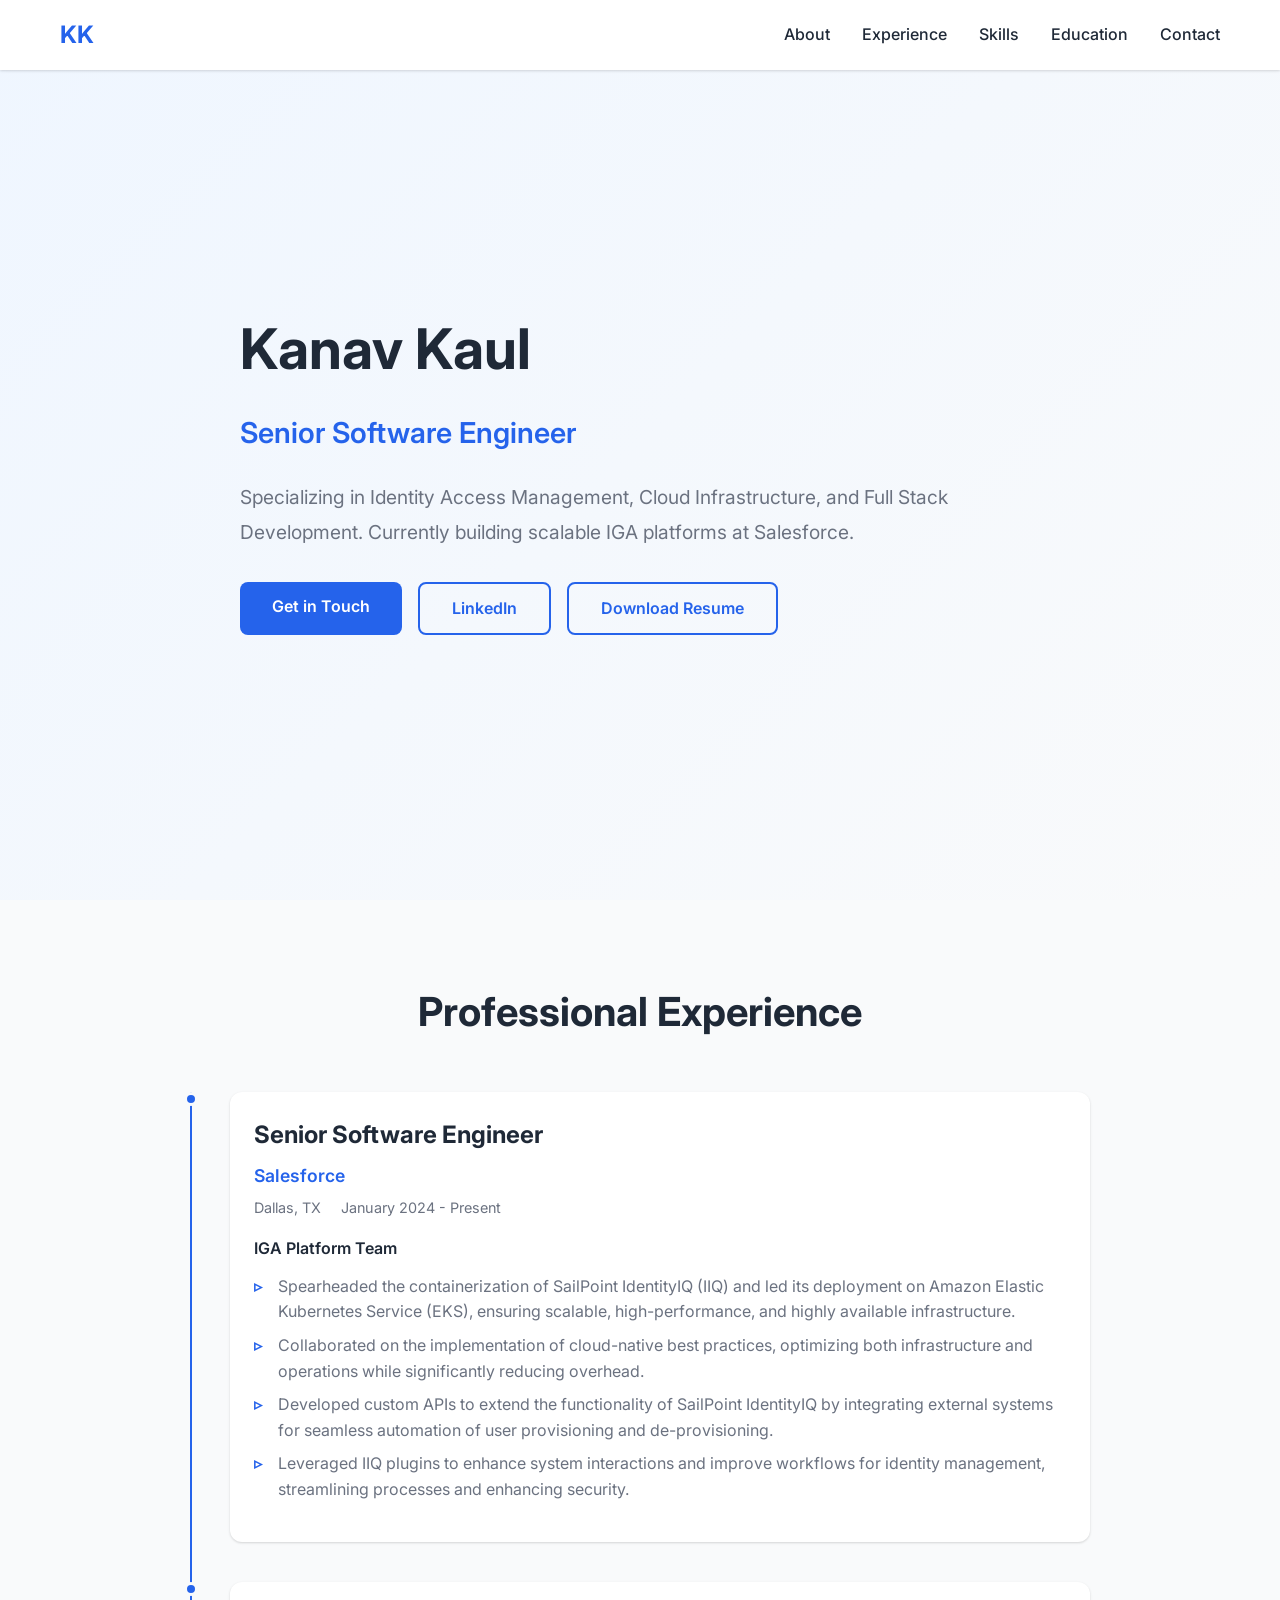
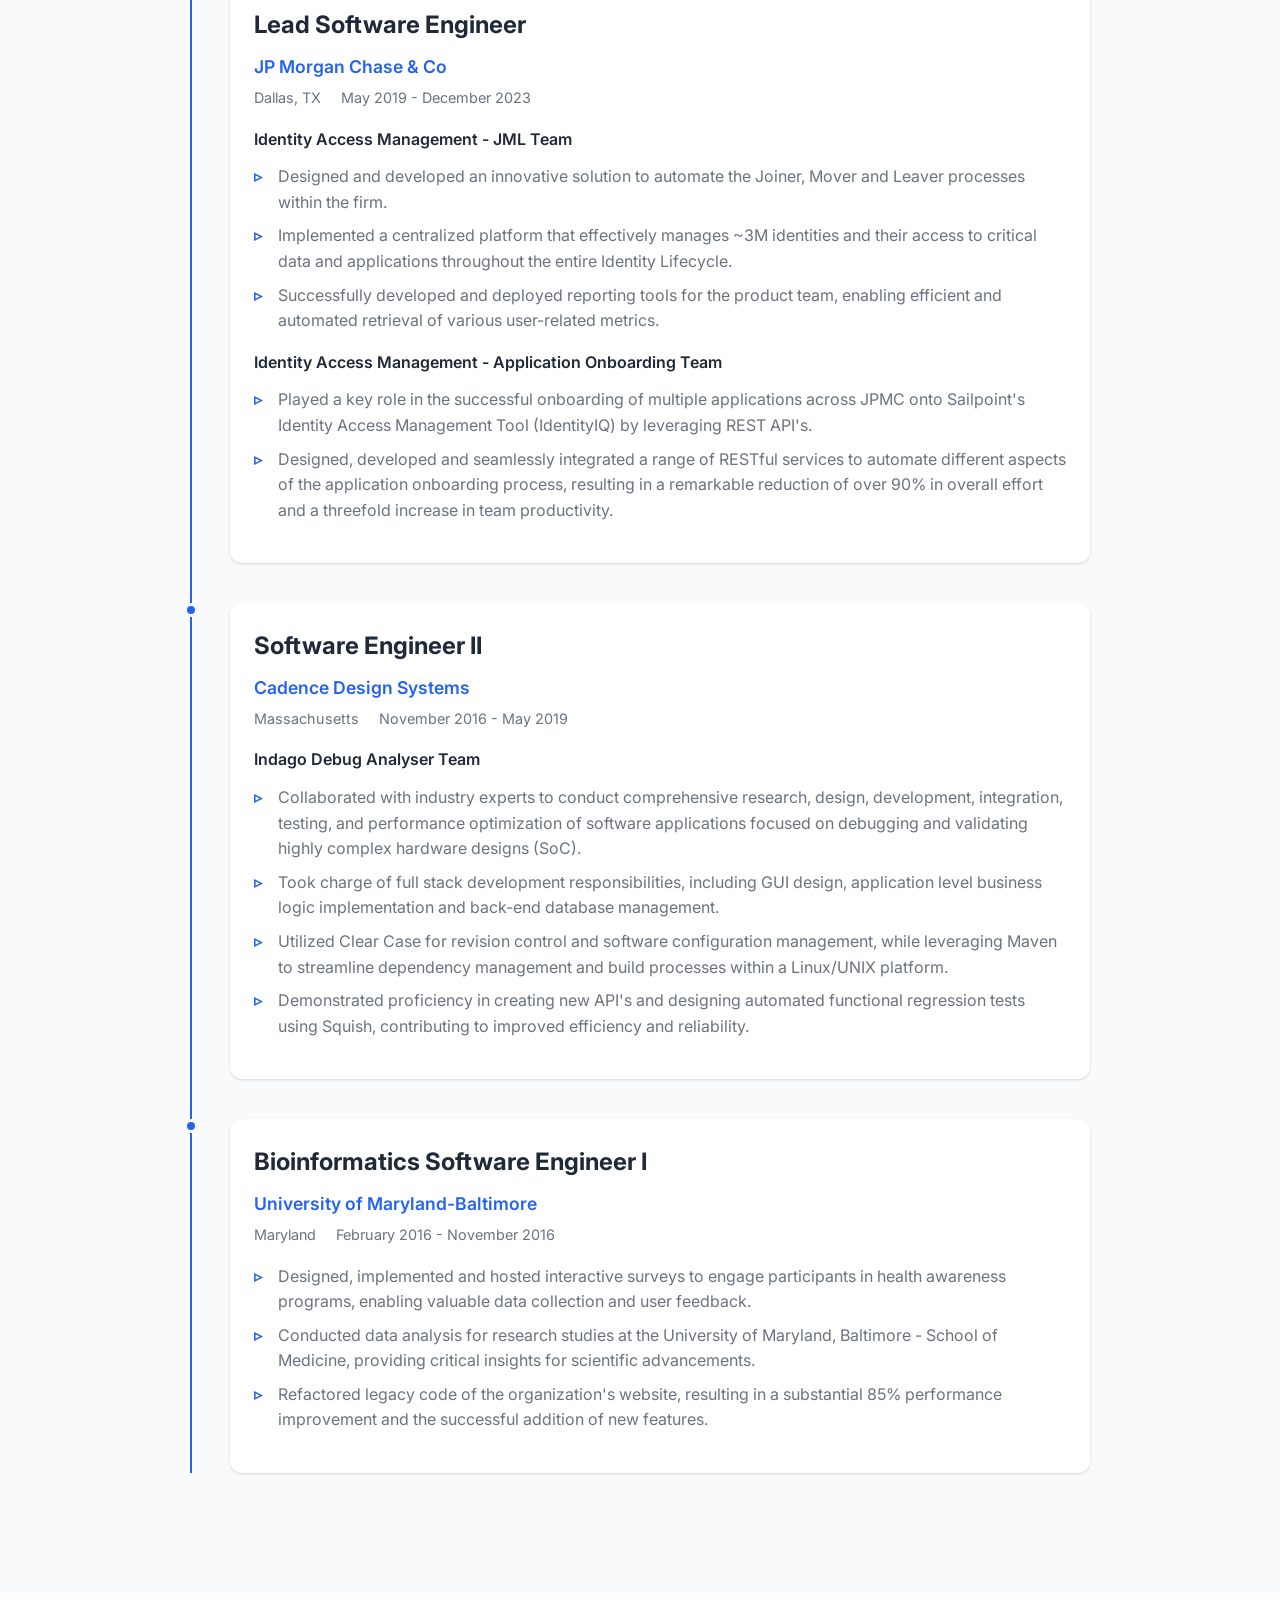
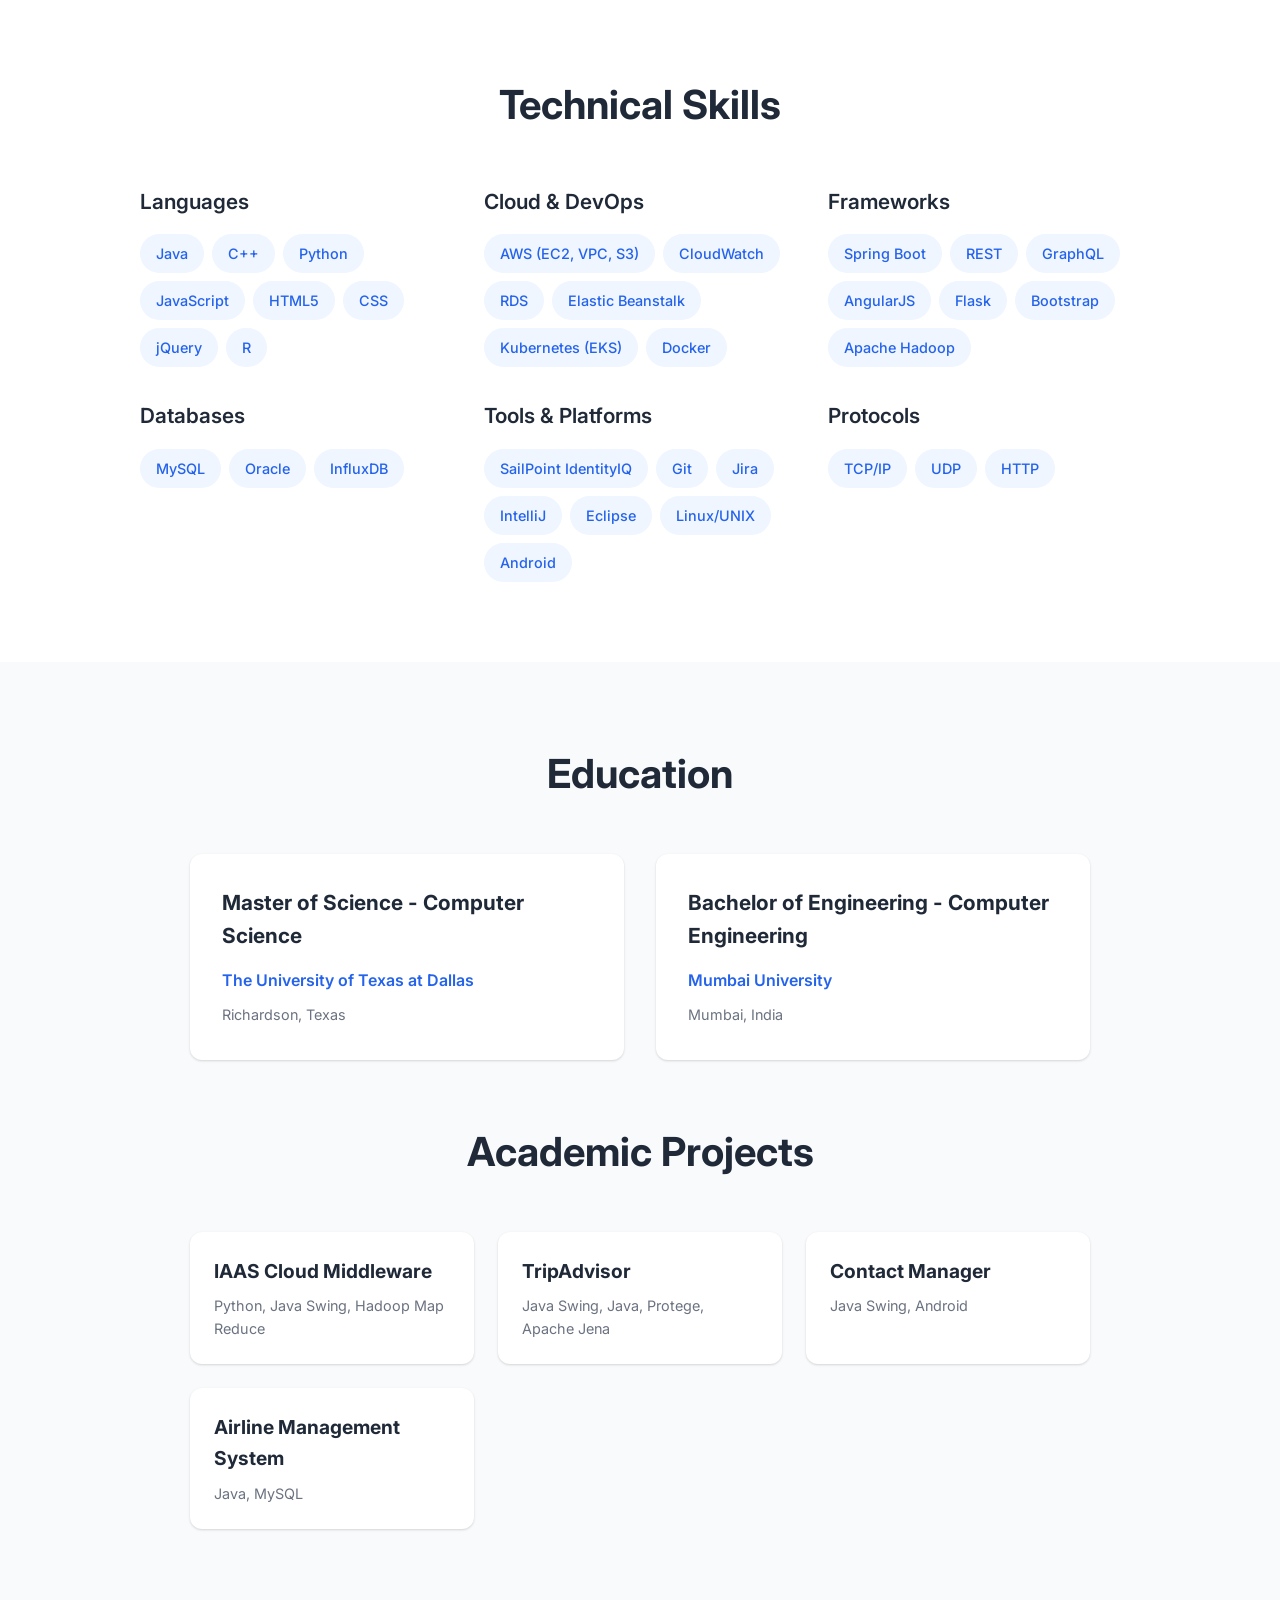
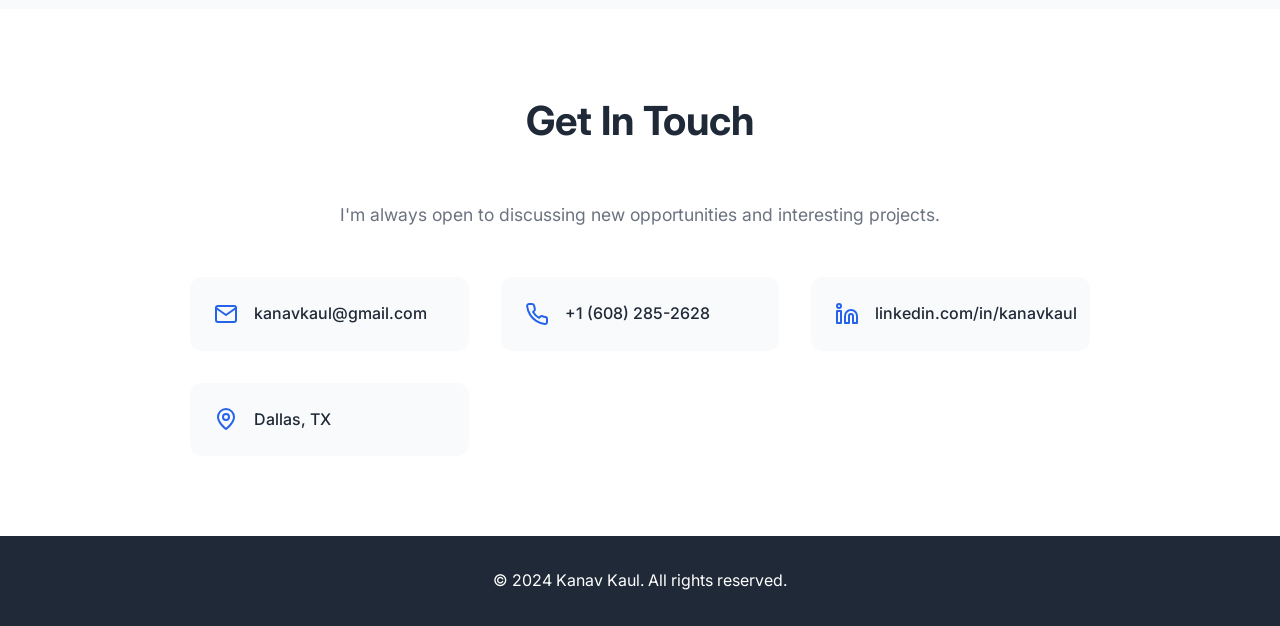
==== commit 130535f3: "Addign support for Resume Download" ====
--- a/index.html
+++ b/index.html
@@ -38,6 +38,7 @@
                 <div class="hero-buttons">
                     <a href="#contact" class="btn btn-primary">Get in Touch</a>
                     <a href="https://www.linkedin.com/in/kanavkaul" target="_blank" class="btn btn-secondary">LinkedIn</a>
+                    <a href="assets/Resume_KanavKaul.pdf" download class="btn btn-secondary">Download Resume</a>
                 </div>
             </div>
         </div>
